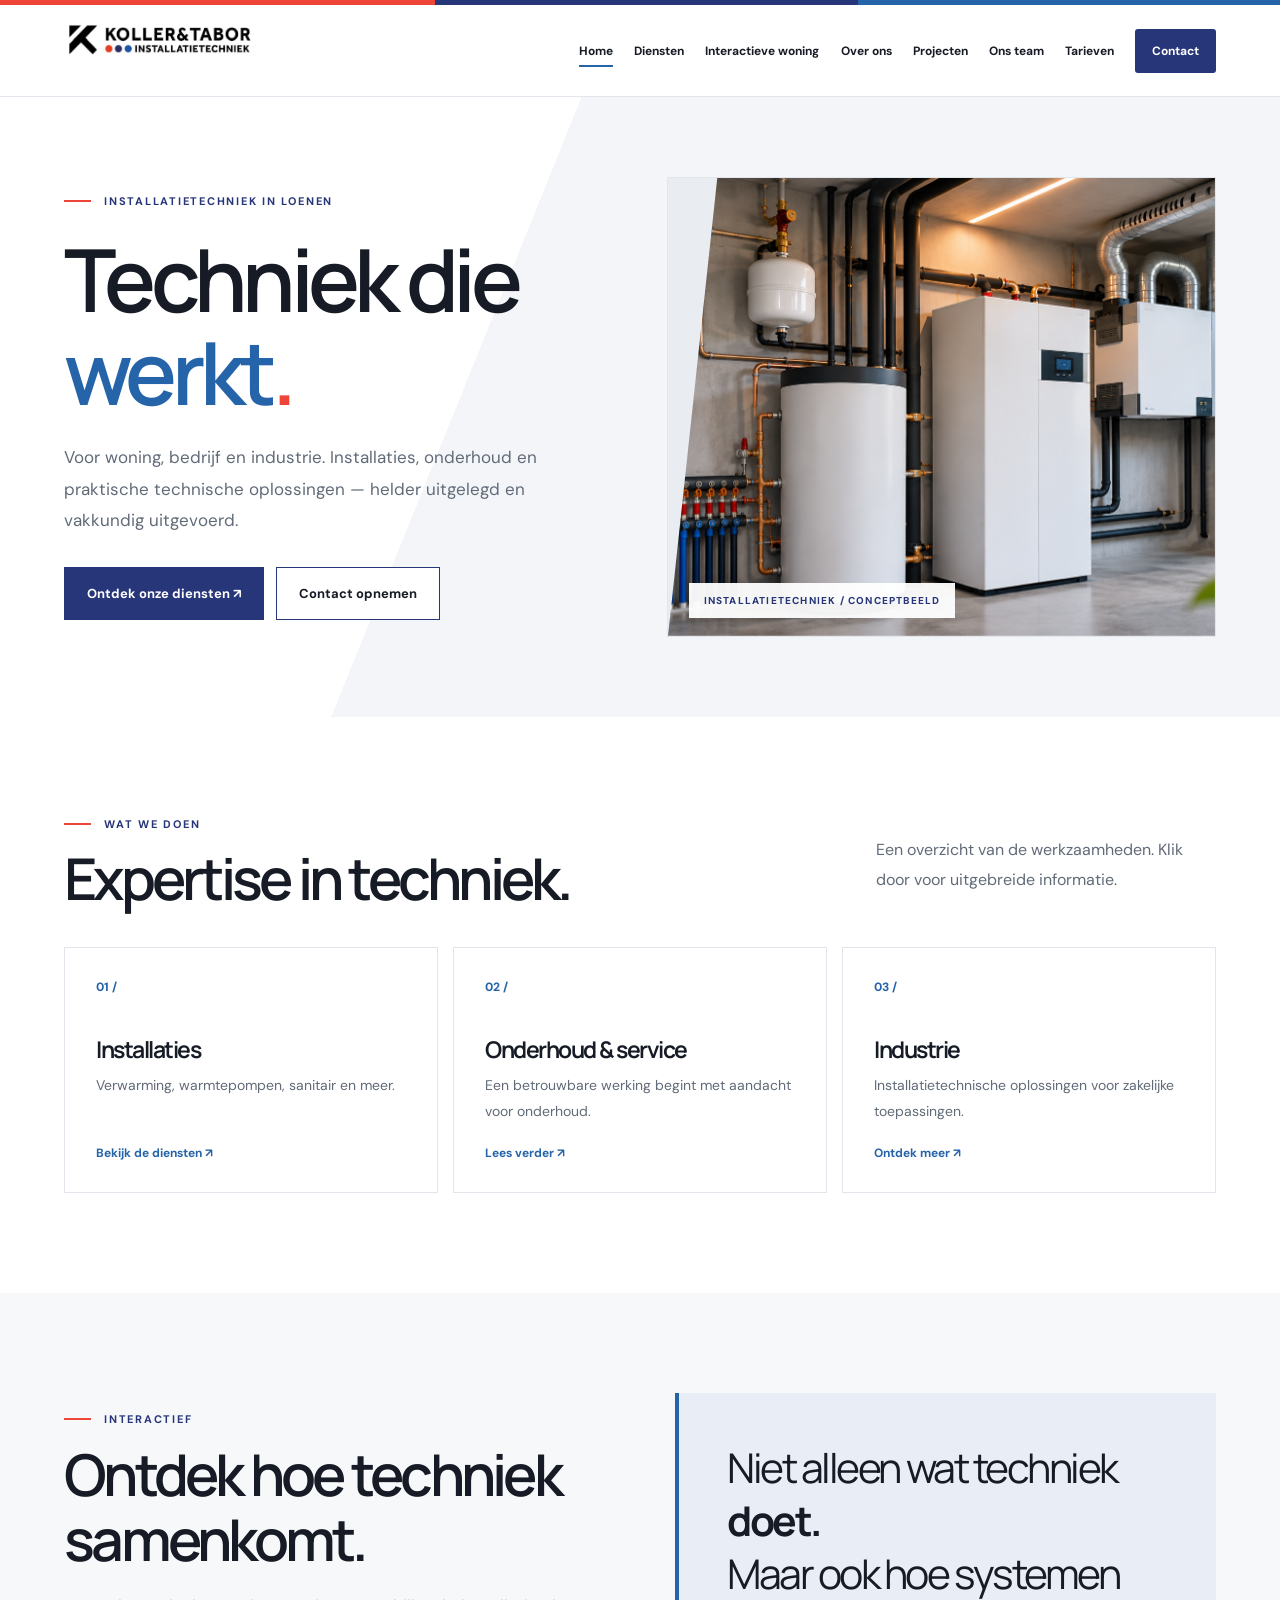
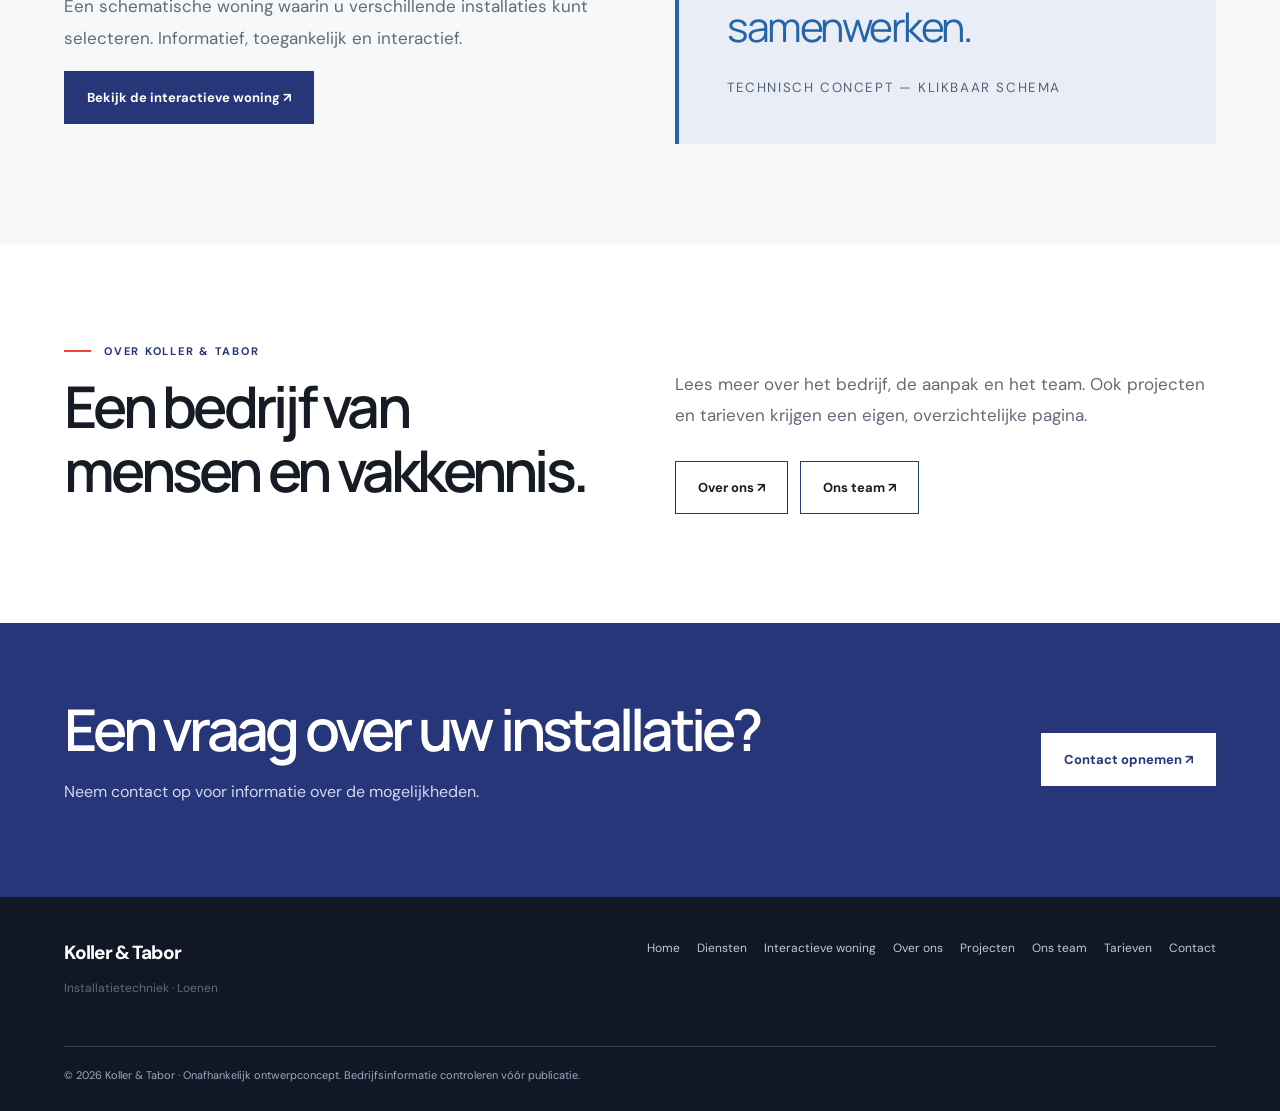
==== index.html @ 2bbe774c "Replace hero image with new PNG format Updated homepage with new PNG photo and adjusted styles." ====
<!doctype html>
<html lang="nl">

<head>

  <meta charset="utf-8">

  <meta
    name="viewport"
    content="width=device-width, initial-scale=1"
  >

  <meta
    name="theme-color"
    content="#ffffff"
  >

  <meta
    name="description"
    content="Installatietechniek en onderhoud bij Koller & Tabor in Loenen."
  >

  <title>Home | Koller &amp; Tabor</title>

  <link
    rel="stylesheet"
    href="style.css"
  >

  <script
    src="script.js"
    defer
  ></script>

  <!-- ======================================
       HOMEPAGE V3

       Nieuwe PNG-foto rechtsboven.
       De overige onderdelen blijven gelijk.
  ====================================== -->

  <style>

    /* ======================================
       HOMEPAGE FOTO
    ====================================== */

    .hero-visual {

      position: relative;

      overflow: hidden;

      background: #e9edf2;

    }

    .hero-tech-photo {

      position: absolute;

      inset: 0;

      display: block;

      width: 100%;

      height: 100%;

      object-fit: cover;

      object-position: 50% center;

      /*
        Subtiele schuine overgang
        aan de linkerkant.
      */

      clip-path: polygon(
        9% 0,
        100% 0,
        100% 100%,
        0 100%
      );

      animation: photoReveal 1s ease-out both;

    }

    .hero-visual .visual-label {

      position: absolute;

      z-index: 2;

    }

    /* ======================================
       FOTO-ANIMATIE
    ====================================== */

    @keyframes photoReveal {

      from {

        opacity: 0;

        transform: scale(1.035);

      }

      to {

        opacity: 1;

        transform: scale(1);

      }

    }

    /* ======================================
       MOBIEL
    ====================================== */

    @media (max-width: 760px) {

      .hero-tech-photo {

        clip-path: none;

      }

    }

    /* ======================================
       MINDER BEWEGING
    ====================================== */

    @media (prefers-reduced-motion: reduce) {

      .hero-tech-photo {

        animation: none;

      }

    }

  </style>

</head>

<body>

  <!-- ======================================
       NAVIGATIE

       Wordt automatisch geladen
       via script.js.
  ====================================== -->

  <div id="site-header"></div>

  <main id="main">

    <!-- ======================================
         HOMEPAGE HERO
    ====================================== -->

    <section class="hero">

      <div class="container hero-grid">

        <!-- ==================================
             LINKERKANT: TITEL EN KNOPPEN
        ================================== -->

        <div class="hero-copy reveal">

          <span class="eyebrow">

            Installatietechniek in Loenen

          </span>

          <h1>

            Techniek die
            <span class="accent">werkt</span><span class="red-dot">.</span>

          </h1>

          <p class="lead">

            Voor woning, bedrijf en industrie.
            Installaties, onderhoud en praktische
            technische oplossingen — helder uitgelegd
            en vakkundig uitgevoerd.

          </p>

          <div class="btn-row">

            <a
              class="btn btn-primary"
              href="diensten.html"
            >

              Ontdek onze diensten ↗

            </a>

            <a
              class="btn btn-outline"
              href="contact.html"
            >

              Contact opnemen

            </a>

          </div>

        </div>

        <!-- ==================================
             RECHTERKANT: NIEUWE PNG-FOTO
        ================================== -->

        <div class="hero-visual">

          <img
            class="hero-tech-photo"
            src="images/hero-installatie.png"
            alt="Conceptbeeld van een moderne technische ruimte met verwarmingsinstallaties"
            fetchpriority="high"
          >

          <span class="visual-label">

            INSTALLATIETECHNIEK / CONCEPTBEELD

          </span>

        </div>

      </div>

    </section>

    <!-- ======================================
         DIENSTEN
    ====================================== -->

    <section class="section">

      <div class="container">

        <div class="section-head reveal">

          <div>

            <span class="eyebrow">

              Wat we doen

            </span>

            <h2>

              Expertise in techniek.

            </h2>

          </div>

          <p>

            Een overzicht van de werkzaamheden.
            Klik door voor uitgebreide informatie.

          </p>

        </div>

        <div class="cards">

          <!-- ==================================
               DIENST 1
          ================================== -->

          <article class="card reveal">

            <span class="num">

              01 /

            </span>

            <h3>

              Installaties

            </h3>

            <p>

              Verwarming, warmtepompen,
              sanitair en meer.

            </p>

            <a
              class="card-link"
              href="diensten.html"
            >

              Bekijk de diensten ↗

            </a>

          </article>

          <!-- ==================================
               DIENST 2
          ================================== -->

          <article class="card reveal">

            <span class="num">

              02 /

            </span>

            <h3>

              Onderhoud &amp; service

            </h3>

            <p>

              Een betrouwbare werking begint
              met aandacht voor onderhoud.

            </p>

            <a
              class="card-link"
              href="diensten.html"
            >

              Lees verder ↗

            </a>

          </article>

          <!-- ==================================
               DIENST 3
          ================================== -->

          <article class="card reveal">

            <span class="num">

              03 /

            </span>

            <h3>

              Industrie

            </h3>

            <p>

              Installatietechnische oplossingen
              voor zakelijke toepassingen.

            </p>

            <a
              class="card-link"
              href="diensten.html"
            >

              Ontdek meer ↗

            </a>

          </article>

        </div>

      </div>

    </section>

    <!-- ======================================
         INTERACTIEVE WONING

         De interactieve woning blijft
         bereikbaar via woning.html.
    ====================================== -->

    <section class="section section-soft">

      <div class="container split">

        <div class="reveal">

          <span class="eyebrow">

            Interactief

          </span>

          <h2>

            Ontdek hoe techniek samenkomt.

          </h2>

          <p class="lead">

            Een schematische woning waarin u
            verschillende installaties kunt selecteren.
            Informatief, toegankelijk en interactief.

          </p>

          <a
            class="btn btn-primary"
            href="woning.html"
          >

            Bekijk de interactieve woning ↗

          </a>

        </div>

        <div class="feature-block reveal">

          <div class="big">

            Niet alleen wat techniek
            <strong>doet.</strong>

            <br>

            Maar ook hoe systemen
            <span class="accent">

              samenwerken.

            </span>

          </div>

          <small>

            Technisch concept — klikbaar schema

          </small>

        </div>

      </div>

    </section>

    <!-- ======================================
         OVER ONS
    ====================================== -->

    <section class="section">

      <div class="container split">

        <div class="reveal">

          <span class="eyebrow">

            Over Koller &amp; Tabor

          </span>

          <h2>

            Een bedrijf van mensen en vakkennis.

          </h2>

        </div>

        <div class="reveal">

          <p class="lead">

            Lees meer over het bedrijf,
            de aanpak en het team.
            Ook projecten en tarieven krijgen
            een eigen, overzichtelijke pagina.

          </p>

          <div class="btn-row">

            <a
              class="btn btn-outline"
              href="waarom.html"
            >

              Over ons ↗

            </a>

            <a
              class="btn btn-outline"
              href="team.html"
            >

              Ons team ↗

            </a>

          </div>

        </div>

      </div>

    </section>

    <!-- ======================================
         CONTACT
    ====================================== -->

    <section class="cta">

      <div class="container">

        <div>

          <h2>

            Een vraag over uw installatie?

          </h2>

          <p>

            Neem contact op voor informatie
            over de mogelijkheden.

          </p>

        </div>

        <a
          class="btn btn-light"
          href="contact.html"
        >

          Contact opnemen ↗

        </a>

      </div>

    </section>

  </main>

  <!-- ======================================
       FOOTER

       Wordt automatisch geladen
       via script.js.
  ====================================== -->

  <div id="site-footer"></div>

</body>

</html>
---- style.css ----
/* ==========================================
   KOLLER & TABOR V2
   GEDEELDE STYLESHEET
========================================== */

@import url('https://fonts.googleapis.com/css2?family=DM+Sans:wght@400;500;600;700&family=Manrope:wght@400;500;600;700;800&display=swap');

/* ==========================================
   HUISSTIJL
========================================== */

:root {
  --ink: #161b25;
  --navy: #273579;
  --blue: #2664a9;
  --red: #ef4438;
  --paper: #f7f8fa;
  --line: #e2e5eb;
  --muted: #616b78;
  --white: #fff;
  --font: Manrope, Arial, sans-serif;
}

/* ==========================================
   BASISINSTELLINGEN
========================================== */

* {
  box-sizing: border-box;
}

html {
  scroll-behavior: smooth;
}

body {
  margin: 0;
  background: white;
  color: var(--ink);
  font-family: 'DM Sans', Arial, sans-serif;
}

a {
  color: inherit;
  text-decoration: none;
}

button {
  font: inherit;
  cursor: pointer;
}

a:focus-visible,
button:focus-visible {
  outline: 3px solid var(--blue);
  outline-offset: 4px;
}

.container {
  width: min(1220px, 90%);
  margin: auto;
}

/* ==========================================
   HEADER
========================================== */

.site-header {
  position: sticky;
  top: 0;
  z-index: 30;

  background: #fffffff5;
  border-bottom: 1px solid var(--line);
  backdrop-filter: blur(14px);
}

.nav {
  display: flex;
  align-items: center;
  gap: 28px;
  justify-content: space-between;
  min-height: 91px;
}

.brand img {
  width: 240px;
  max-width: 100%;
  height: auto;
  display: block;
}

.menu {
  display: flex;
  align-items: center;
  gap: clamp(10px, 1.65vw, 25px);
}

.menu a {
  font-size: 12px;
  font-weight: 700;
  padding: 13px 0;
  white-space: nowrap;
  position: relative;
}

.menu a:not(.nav-cta):after {
  content: '';
  position: absolute;
  left: 0;
  right: 100%;
  bottom: 5px;
  height: 2px;
  background: var(--blue);
  transition: right .25s;
}

.menu a:not(.nav-cta):hover:after,
.menu a.current:not(.nav-cta):after {
  right: 0;
}

.nav-cta {
  background: var(--navy);
  color: white;
  padding: 14px 17px !important;
  border-radius: 3px;
}

.nav-cta:hover {
  background: var(--blue);
}

.menu-toggle {
  display: none;
  border: 1px solid var(--line);
  background: white;
  width: 44px;
  height: 44px;
  font-size: 22px;
}

/* ==========================================
   KLEINE TITELS
========================================== */

.eyebrow {
  display: flex;
  align-items: center;
  gap: 13px;
  text-transform: uppercase;
  letter-spacing: .16em;
  font-weight: 700;
  font-size: 11px;
  color: var(--navy);
}

.eyebrow:before {
  content: '';
  height: 2px;
  width: 27px;
  background: var(--red);
}

/* ==========================================
   TYPOGRAFIE
========================================== */

h1,
h2,
h3 {
  font-family: var(--font);
  margin: 0;
  letter-spacing: -.065em;
}

h1 {
  font-weight: 600;
  font-size: clamp(52px, 6.8vw, 100px);
  line-height: 1.07;
}

h2 {
  font-size: clamp(36px, 4.5vw, 67px);
  font-weight: 600;
  line-height: 1.12;
}

h3 {
  font-weight: 650;
  font-size: 23px;
  line-height: 1.23;
}

p {
  line-height: 1.85;
  color: var(--muted);
}

.lead {
  font-size: 17px;
  max-width: 650px;
}

.accent {
  color: var(--blue);
}

.red-dot {
  color: var(--red);
}

/* ==========================================
   KNOPPEN
========================================== */

.btn {
  display: inline-flex;
  align-items: center;
  justify-content: center;
  gap: 21px;

  min-height: 53px;
  padding: 14px 22px;

  border: 1px solid var(--navy);

  font-size: 13px;
  font-weight: 700;

  transition:
    transform .2s,
    background .2s,
    color .2s;
}

.btn:hover {
  transform: translateY(-2px);
}

.btn-primary {
  background: var(--navy);
  color: white;
}

.btn-primary:hover {
  background: var(--blue);
}

.btn-outline {
  background: white;
}

.btn-outline:hover {
  background: #f1f5fb;
}

.btn-light {
  background: white;
  border-color: white;
  color: var(--navy);
}

.btn-light:hover {
  background: #e8f0fa;
}

.btn-row {
  display: flex;
  gap: 12px;
  flex-wrap: wrap;
  margin-top: 30px;
}

/* ==========================================
   HOMEPAGE HERO
========================================== */

.hero {
  background: linear-gradient(
    112deg,
    #fff 38%,
    #f3f5f9 38%
  );
  overflow: hidden;
}

.hero-grid {
  display: grid;
  grid-template-columns: 1fr 1.02fr;
  gap: clamp(30px, 5vw, 75px);
  align-items: center;
  min-height: 620px;
  padding: 70px 0;
}

.hero-copy h1 {
  margin: 24px 0;
}

.hero-copy p {
  max-width: 490px;
}

/* ==========================================
   ARCHITECTUURILLUSTRATIE
========================================== */

.hero-visual {
  min-height: 460px;
  position: relative;
  overflow: hidden;
  background: #edf0f5;
  border: 1px solid #e1e6ed;
}

.hero-visual svg {
  width: 100%;
  height: 100%;
  position: absolute;
  inset: 0;
}

.hero-visual .visual-label {
  position: absolute;
  bottom: 18px;
  left: 21px;

  background: #fffffff2;
  padding: 11px 15px;

  font-size: 10px;
  letter-spacing: .12em;
  font-weight: 800;
  color: var(--navy);
}

.arch-line {
  stroke: #94a6bd;
  stroke-width: 2;
  fill: none;
}

/* ==========================================
   BEWEGENDE TECHNISCHE LIJNEN
========================================== */

.tech-flow {
  stroke: var(--blue);
  stroke-width: 3;
  stroke-dasharray: 9 13;
  animation: flow 13s linear infinite;
  fill: none;
}

.warm-flow {
  stroke: var(--red);
  stroke-width: 3;
  stroke-dasharray: 9 13;
  animation: flow 11s linear infinite;
  fill: none;
}

@keyframes flow {
  to {
    stroke-dashoffset: -220;
  }
}

/* ==========================================
   ALGEMENE SECTIES
========================================== */

.section {
  padding: 100px 0;
}

.section-soft {
  background: var(--paper);
}

.section-dark {
  background: var(--ink);
  color: white;
}

.section-dark p {
  color: #c5cbd5;
}

.section-head {
  display: flex;
  align-items: end;
  justify-content: space-between;
  gap: 35px;
  margin-bottom: 36px;
}

.section-head h2 {
  margin-top: 15px;
}

.section-head p {
  max-width: 340px;
}

/* ==========================================
   DIENSTENKAARTEN
========================================== */

.cards {
  display: grid;
  grid-template-columns: repeat(3, 1fr);
  gap: 15px;
}

.card {
  padding: 31px;
  min-height: 245px;
  border: 1px solid var(--line);
  background: #fff;

  display: flex;
  flex-direction: column;
  align-items: flex-start;
}

.card .num {
  color: var(--blue);
  font-size: 12px;
  font-weight: 800;
  margin-bottom: 40px;
}

.card h3 {
  margin-bottom: 10px;
}

.card p {
  font-size: 14px;
  margin: 0;
}

.card-link {
  margin-top: auto;
  padding-top: 20px;
  font-weight: 700;
  font-size: 12px;
  color: var(--blue);
}

/* ==========================================
   TWEE KOLOMMEN
========================================== */

.split {
  display: grid;
  grid-template-columns: 1fr 1fr;
  gap: 70px;
  align-items: center;
}

.split h2 {
  margin: 16px 0 20px;
}

/* ==========================================
   FEATUREBLOK
========================================== */

.feature-block {
  padding: 48px;
  background: #e9eef6;
  border-left: 4px solid var(--blue);
}

.feature-block .big {
  font-family: var(--font);
  font-size: clamp(27px, 3.2vw, 45px);
  letter-spacing: -.06em;
  line-height: 1.3;
}

.feature-block small {
  display: block;
  margin-top: 25px;
  letter-spacing: .12em;
  text-transform: uppercase;
  color: #53627a;
}

/* ==========================================
   LOGOKLEUREN BOVENAAN
========================================== */

.strip {
  height: 5px;
  background: linear-gradient(
    to right,
    var(--red) 0 34%,
    var(--navy) 34% 67%,
    var(--blue) 67% 100%
  );
}

/* ==========================================
   PAGINA-OPENING
========================================== */

.page-hero {
  padding: 90px 0 72px;
  background: var(--paper);
  border-bottom: 1px solid var(--line);
}

.page-hero h1 {
  margin: 22px 0;
  max-width: 950px;
  font-size: clamp(51px, 6vw, 85px);
}

.page-hero p {
  max-width: 720px;
}

/* ==========================================
   INFORMATIERIJEN
========================================== */

.divider-list {
  border-top: 1px solid var(--line);
}

.divider-row {
  display: grid;
  grid-template-columns: 70px 1fr 1.4fr;
  gap: 20px;

  padding: 32px 0;
  border-bottom: 1px solid var(--line);
  align-items: start;
}

.divider-row .number {
  font-weight: 700;
  color: var(--blue);
}

.divider-row h3 {
  font-size: 24px;
}

.divider-row p {
  margin: 0;
}

/* ==========================================
   INFORMATIEKADERS
========================================== */

.callout {
  background: #ecf0f7;
  border-left: 4px solid var(--blue);
  padding: 30px 34px;
  margin-top: 45px;
}

.callout p:last-child {
  margin-bottom: 0;
}

.notice {
  font-size: 13px;
  background: #f4f5f6;
  border: 1px solid var(--line);
  padding: 16px 20px;
}

.notice strong {
  color: var(--ink);
}

/* ==========================================
   INTERACTIEVE WONING
========================================== */

.house-layout {
  display: grid;
  grid-template-columns:
    minmax(0, 1.5fr)
    minmax(300px, .7fr);

  gap: 25px;
  align-items: stretch;
  margin-top: 43px;
}

.diagram {
  border: 1px solid #d9e0e9;
  background: linear-gradient(
    160deg,
    #f5f8fb,
    #edf1f7
  );
  padding: 24px;
  position: relative;
}

.diagram svg {
  width: 100%;
  display: block;
}

.diagram-label {
  position: absolute;
  top: 15px;
  left: 18px;

  font-size: 10px;
  text-transform: uppercase;
  letter-spacing: .1em;
  color: #637287;
}

.house-structure {
  stroke: #8294aa;
  stroke-width: 3;
  fill: #ffffffb5;
  stroke-linejoin: round;
}

.detail {
  stroke: #a5b2c2;
  stroke-width: 2;
  fill: none;
}

/* ==========================================
   KLIKBARE WONINGONDERDELEN
========================================== */

.part {
  cursor: pointer;
  opacity: .19;
  transition: opacity .2s;
}

.part.active,
.part:hover,
.part:focus {
  opacity: 1;
}

.part path,
.part circle,
.part rect {
  pointer-events: all;
  cursor: pointer;
}

.part path,
.part rect {
  stroke: var(--blue);
  stroke-width: 6;
  fill: none;
  stroke-linecap: round;
  stroke-linejoin: round;
}

.part circle {
  fill: var(--red);
  stroke: #fff;
  stroke-width: 3;
}

.part.active path {
  stroke-dasharray: 900;
  animation: draw .8s ease-out;
}

@keyframes draw {
  from {
    stroke-dashoffset: 900;
  }

  to {
    stroke-dashoffset: 0;
  }
}

/* ==========================================
   WONINGBEDIENING
========================================== */

.house-panel {
  padding: 31px;
  border: 1px solid var(--line);
  background: white;
}

.house-panel h3 {
  margin-bottom: 19px;
}

.system-btn {
  width: 100%;

  display: flex;
  justify-content: space-between;

  text-align: left;
  background: white;
  border: 0;
  border-top: 1px solid var(--line);

  padding: 19px 3px;

  font-weight: 650;
  font-size: 15px;
  color: #6e7787;
}

.system-btn.active {
  color: var(--navy);
}

.system-btn.active span:last-child {
  color: var(--red);
}

.system-info {
  margin-top: 20px;
  padding: 21px;
  background: var(--paper);
  min-height: 150px;
}

.system-info h4 {
  font-family: var(--font);
  font-size: 20px;
  margin: 0;
}

.system-info p {
  font-size: 13px;
  margin: 9px 0 0;
}

/* ==========================================
   PROJECTEN
========================================== */

.placeholder-grid {
  display: grid;
  grid-template-columns: repeat(3, 1fr);
  gap: 18px;
}

.placeholder {
  border: 1px solid var(--line);
  background: white;
}

.placeholder-art {
  position: relative;
  height: 230px;

  background: linear-gradient(
    142deg,
    #e5eaf1,
    #f8f9fa
  );

  display: grid;
  place-items: center;

  color: #8291a5;
  font-size: 12px;
  text-align: center;
  letter-spacing: .1em;
  text-transform: uppercase;
}

.placeholder-art:before {
  content: '';
  display: block;

  width: 58px;
  height: 58px;

  border: 1px solid #a9b6c9;
  position: absolute;

  transform: rotate(45deg);
  opacity: .5;
}

.placeholder-info {
  padding: 22px;
}

.placeholder-info p {
  font-size: 13px;
}

/* ==========================================
   TEAM
========================================== */

.people-grid {
  display: grid;
  grid-template-columns: repeat(3, 1fr);
  gap: 18px;
}

.person {
  border: 1px solid var(--line);
  padding: 25px;
  background: var(--paper);
}

.person-photo {
  height: 255px;
  background: #e4e7ed;

  display: grid;
  place-items: center;

  color: #8695a7;
  font-size: 12px;
  letter-spacing: .1em;
}

.person h3 {
  margin-top: 18px;
}

.person p {
  font-size: 13px;
}

/* ==========================================
   CONTACTBALK
========================================== */

.cta {
  background: var(--navy);
  color: white;
  padding: 74px 0;
}

.cta .container {
  display: flex;
  justify-content: space-between;
  align-items: center;
  gap: 35px;
}

.cta h2 {
  font-size: clamp(32px, 4.5vw, 58px);
}

.cta p {
  color: #d0d9ef;
}

/* ==========================================
   FOOTER
========================================== */

.footer {
  background: #121726;
  color: #c0c8d8;
  padding: 43px 0 29px;
}

.footer-grid {
  display: flex;
  justify-content: space-between;
  gap: 35px;
  flex-wrap: wrap;
}

.footer-logo {
  font-size: 19px;
  font-weight: 800;
  color: white;
  letter-spacing: -.05em;
}

.footer a:hover {
  color: white;
}

.footer p,
.footer a {
  font-size: 12px;
}

.footer-nav {
  display: flex;
  flex-wrap: wrap;
  gap: 17px;
}

.footnote {
  border-top: 1px solid #3b4454;
  margin-top: 35px;
  padding-top: 21px;

  font-size: 11px;
  color: #9ca9c0;
}

/* ==========================================
   SCROLLANIMATIES
========================================== */

.reveal {
  opacity: 0;
  transform: translateY(19px);

  transition:
    opacity .65s ease,
    transform .65s ease;
}

.reveal.visible {
  opacity: 1;
  transform: none;
}

/* ==========================================
   TABLET
========================================== */

@media (max-width: 1040px) {

  .nav {
    min-height: 75px;
  }

  .menu-toggle {
    display: block;
  }

  .menu {
    display: none;

    position: absolute;
    top: 75px;
    left: 0;
    right: 0;

    flex-direction: column;
    align-items: stretch;
    gap: 0;

    padding: 14px 5% 23px;
    background: white;

    border-bottom: 1px solid var(--line);
  }

  .menu.open {
    display: flex;
  }

  .menu a {
    padding: 12px 0;
  }

  .nav-cta {
    align-self: flex-start;
    padding: 12px 19px !important;
    margin-top: 8px;
  }

  .hero-grid {
    min-height: 0;
    padding: 55px 0;
  }

  .hero-visual {
    min-height: 390px;
  }

  .house-layout {
    grid-template-columns: 1fr;
  }

}

/* ==========================================
   MOBIEL
========================================== */

@media (max-width: 760px) {

  .brand img {
    width: 205px;
  }

  .hero {
    background: white;
  }

  .hero-grid,
  .split {
    grid-template-columns: 1fr;
    gap: 34px;
  }

  .hero-visual {
    min-height: 350px;
  }

  .section,
  .page-hero {
    padding: 65px 0;
  }

  .section-head {
    display: block;
  }

  .cards,
  .placeholder-grid,
  .people-grid {
    grid-template-columns: 1fr;
  }

  .section-head p {
    max-width: 600px;
  }

  .divider-row {
    grid-template-columns: 40px 1fr;
    gap: 15px;
  }

  .divider-row p {
    grid-column: 2;
  }

  .cta .container {
    display: block;
  }

  .cta .btn {
    margin-top: 18px;
  }

  .btn-row {
    align-items: stretch;
  }

  .diagram {
    padding: 10px;
  }

  .house-panel {
    padding: 20px;
  }

  .footer-grid {
    display: block;
  }

  .footer-nav {
    margin-top: 20px;
  }

}

/* ==========================================
   MINDER ANIMATIE INDIEN GEWENST
========================================== */

@media (prefers-reduced-motion: reduce) {

  html {
    scroll-behavior: auto;
  }

  *,
  *:before,
  *:after {
    animation: none !important;
    transition: none !important;
  }

  .reveal {
    opacity: 1;
    transform: none;
  }

}
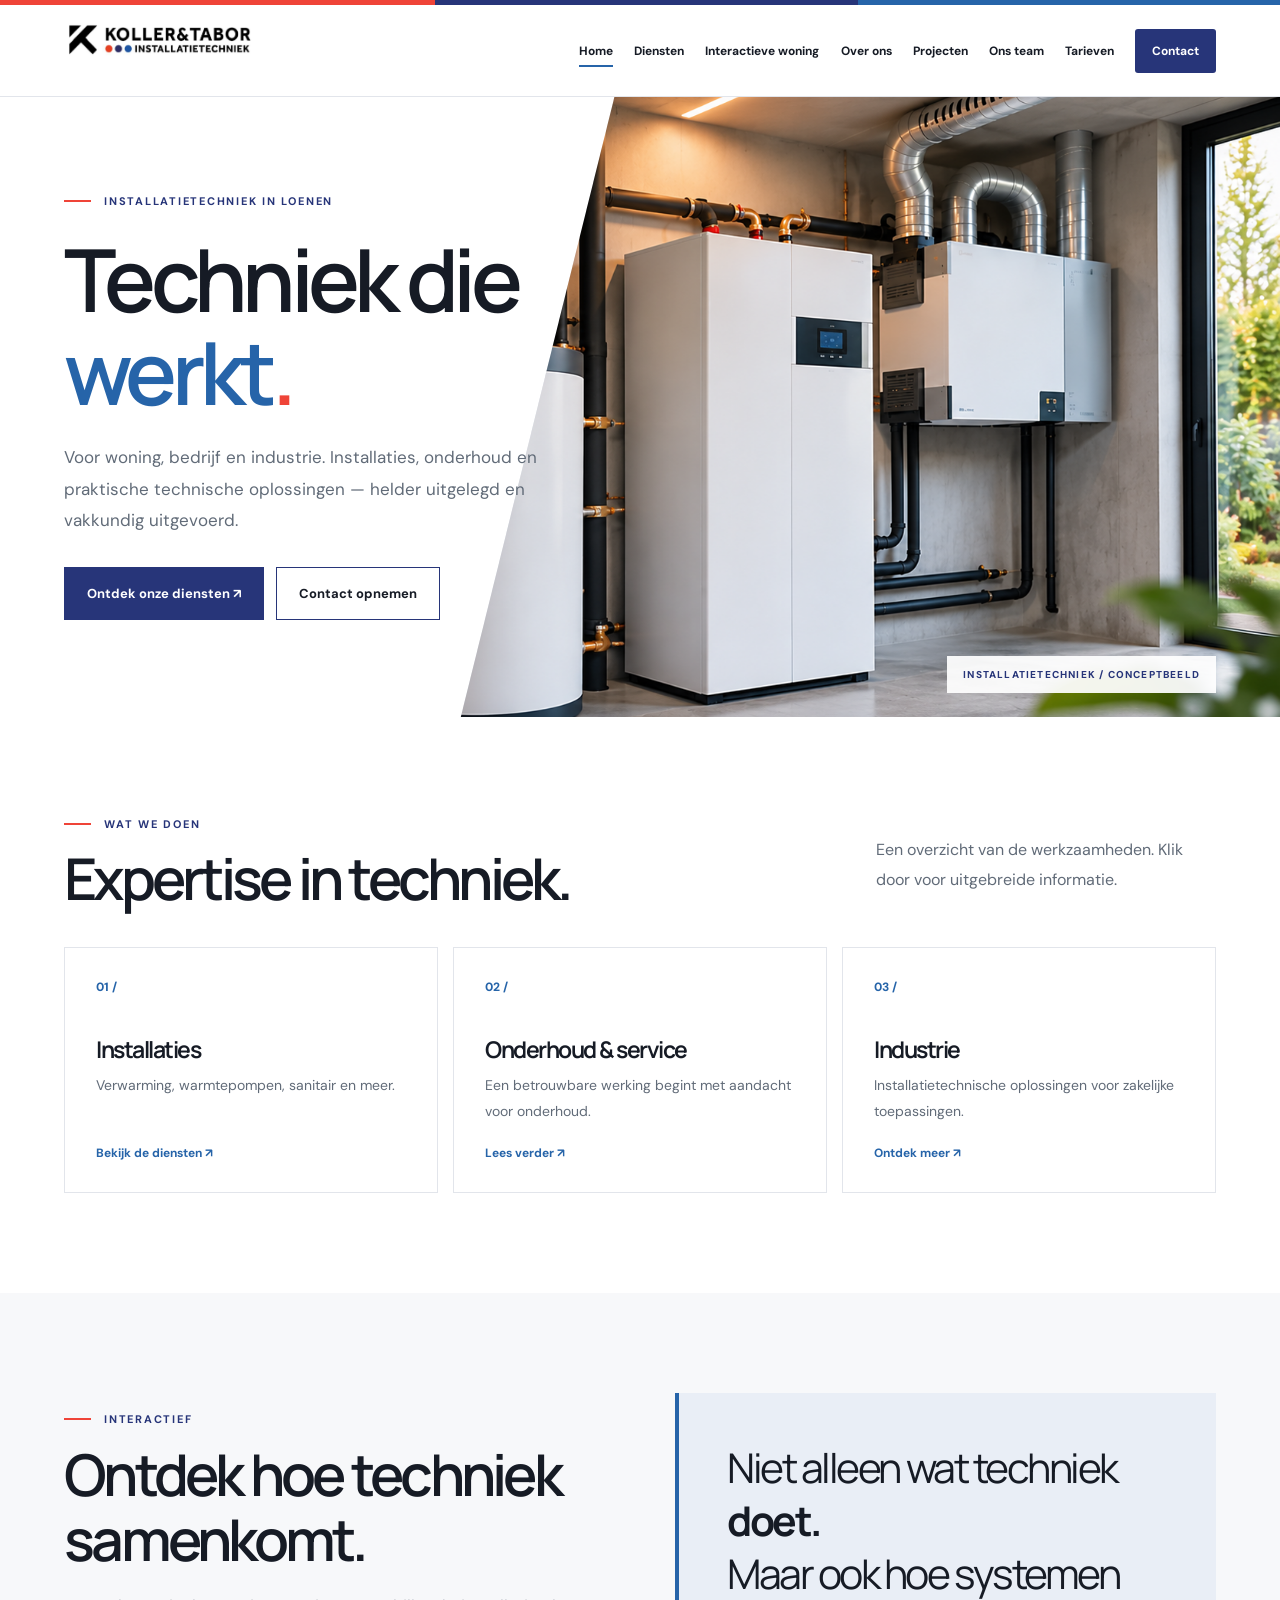
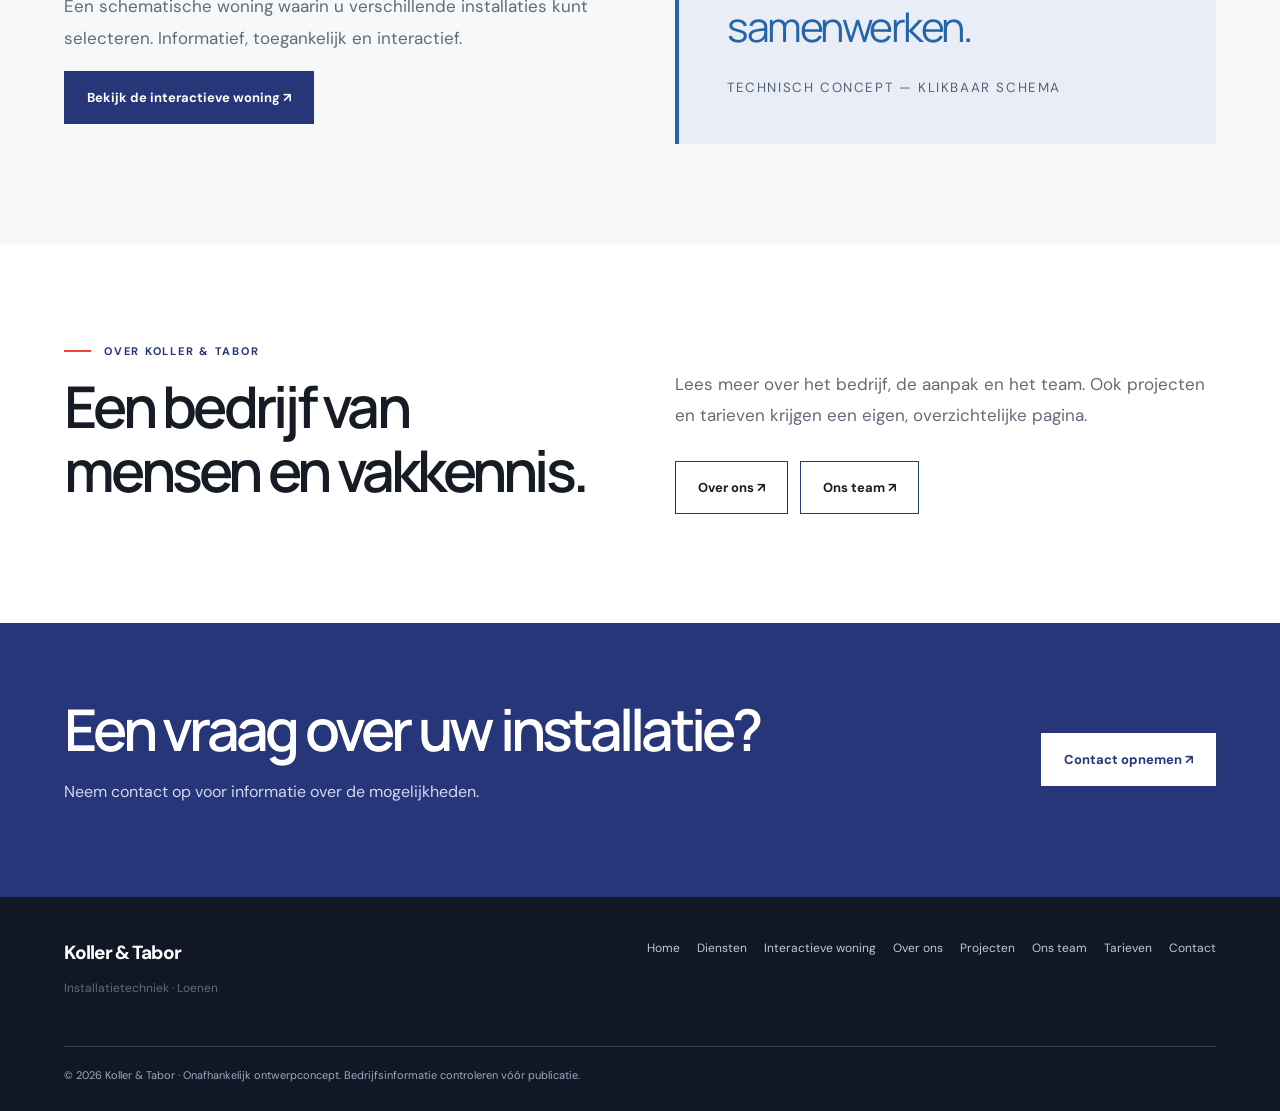
==== commit 5ccd7dc6: "Update index.html" ====
--- a/index.html
+++ b/index.html
@@ -33,70 +33,186 @@
   ></script>
 
   <!-- ======================================
-       HOMEPAGE V3
-
-       Nieuwe PNG-foto rechtsboven.
-       De overige onderdelen blijven gelijk.
+       HOMEPAGE V3.2
+
+       De foto vult nu de volledige
+       rechterkant van de hero.
+
+       Alle overige onderdelen blijven gelijk.
   ====================================== -->
 
   <style>
 
     /* ======================================
-       HOMEPAGE FOTO
+       HERO — VOLLEDIGE BREEDTE
+    ====================================== */
+
+    .hero {
+
+      position: relative;
+
+      overflow: hidden;
+
+      background: #ffffff;
+
+      isolation: isolate;
+
+    }
+
+    /* ======================================
+       HERO GRID
+
+       De tekst blijft op zijn plek.
+       De afbeelding wordt daarachter
+       onafhankelijk gepositioneerd.
+    ====================================== */
+
+    .hero-grid {
+
+      position: relative;
+
+      z-index: 2;
+
+      display: grid;
+
+      grid-template-columns: 1fr 1.02fr;
+
+      align-items: center;
+
+      min-height: 620px;
+
+      padding: 70px 0;
+
+    }
+
+    /* ======================================
+       LINKERKANT — TEKST
+    ====================================== */
+
+    .hero-copy {
+
+      position: relative;
+
+      z-index: 3;
+
+      grid-column: 1;
+
+    }
+
+    /* ======================================
+       RECHTERKANT — VOLLEDIGE FOTO
+
+       Dit is de belangrijkste wijziging.
+
+       De foto is niet meer beperkt tot
+       de container van de website.
+
+       Hij vult de hele hero en wordt
+       links schuin afgesneden.
     ====================================== */
 
     .hero-visual {
 
-      position: relative;
+      position: absolute;
+
+      top: 0;
+      right: 0;
+      bottom: 0;
+      left: 0;
+
+      width: 100%;
+      height: 100%;
+
+      min-height: 0;
+
+      margin: 0;
+      padding: 0;
+
+      border: none;
+
+      background: #e8edf5;
 
       overflow: hidden;
 
-      background: #e9edf2;
-
-    }
-
-    .hero-tech-photo {
-
-      position: absolute;
-
-      inset: 0;
-
-      display: block;
-
-      width: 100%;
-
-      height: 100%;
-
-      object-fit: cover;
-
-      object-position: 50% center;
+      z-index: 1;
 
       /*
-        Subtiele schuine overgang
-        aan de linkerkant.
+        Schuine overgang.
+
+        Links boven begint de foto op 48%.
+        Links onder begint hij op 36%.
+
+        Zo blijft voldoende ruimte voor
+        de titel en knoppen.
       */
 
       clip-path: polygon(
-        9% 0,
+        48% 0,
         100% 0,
         100% 100%,
-        0 100%
+        36% 100%
       );
 
       animation: photoReveal 1s ease-out both;
 
     }
 
+    /* ======================================
+       DE FOTO ZELF
+    ====================================== */
+
+    .hero-tech-photo {
+
+      position: absolute;
+
+      inset: 0;
+
+      display: block;
+
+      width: 100%;
+      height: 100%;
+
+      object-fit: cover;
+
+      /*
+        Zorgt dat de installaties rechts
+        duidelijk zichtbaar blijven.
+      */
+
+      object-position: 70% center;
+
+    }
+
+    /* ======================================
+       LABEL RECHTSONDER
+    ====================================== */
+
     .hero-visual .visual-label {
 
       position: absolute;
 
+      bottom: 24px;
+      right: 5%;
+      left: auto;
+
       z-index: 2;
 
-    }
-
-    /* ======================================
-       FOTO-ANIMATIE
+      background: #ffffffed;
+
+      color: #273579;
+
+      padding: 12px 16px;
+
+      font-size: 10px;
+
+      font-weight: 800;
+
+      letter-spacing: .12em;
+
+    }
+
+    /* ======================================
+       SUBTIELE FOTO-ANIMATIE
     ====================================== */
 
     @keyframes photoReveal {
@@ -105,7 +221,7 @@
 
         opacity: 0;
 
-        transform: scale(1.035);
+        transform: scale(1.025);
 
       }
 
@@ -120,26 +236,138 @@
     }
 
     /* ======================================
+       TABLET
+
+       Iets minder schuine uitsnede.
+    ====================================== */
+
+    @media (max-width: 1050px) {
+
+      .hero-visual {
+
+        clip-path: polygon(
+          51% 0,
+          100% 0,
+          100% 100%,
+          43% 100%
+        );
+
+      }
+
+      .hero-tech-photo {
+
+        object-position: 72% center;
+
+      }
+
+    }
+
+    /* ======================================
        MOBIEL
+
+       Op een telefoon komt de foto
+       gewoon onder de tekst.
+
+       Anders zou de tekst te weinig
+       ruimte krijgen.
     ====================================== */
 
     @media (max-width: 760px) {
 
+      .hero-grid {
+
+        display: flex;
+
+        flex-direction: column;
+
+        align-items: stretch;
+
+        gap: 35px;
+
+        min-height: 0;
+
+        padding: 55px 0 0;
+
+      }
+
+      .hero-copy {
+
+        width: 100%;
+
+      }
+
+      .hero-visual {
+
+        position: relative;
+
+        top: auto;
+        right: auto;
+        bottom: auto;
+        left: auto;
+
+        width: 100%;
+
+        height: 350px;
+
+        min-height: 350px;
+
+        /*
+          Foto loopt op mobiel ook
+          over de volledige schermbreedte.
+        */
+
+        width: 100vw;
+
+        margin-left: calc(
+          -1 * (100vw - 100%) / 2
+        );
+
+        clip-path: none;
+
+        animation: none;
+
+      }
+
       .hero-tech-photo {
 
-        clip-path: none;
-
-      }
-
-    }
-
-    /* ======================================
-       MINDER BEWEGING
+        object-position: center;
+
+      }
+
+      .hero-visual .visual-label {
+
+        right: 15px;
+        bottom: 15px;
+
+        font-size: 9px;
+
+      }
+
+    }
+
+    /* ======================================
+       EXTRA KLEINE SCHERMEN
+    ====================================== */
+
+    @media (max-width: 480px) {
+
+      .hero-visual {
+
+        height: 290px;
+
+        min-height: 290px;
+
+      }
+
+    }
+
+    /* ======================================
+       TOEGANKELIJKHEID
     ====================================== */
 
     @media (prefers-reduced-motion: reduce) {
 
-      .hero-tech-photo {
+      .hero-visual {
 
         animation: none;
 
@@ -156,8 +384,7 @@
   <!-- ======================================
        NAVIGATIE
 
-       Wordt automatisch geladen
-       via script.js.
+       Wordt geladen door script.js.
   ====================================== -->
 
   <div id="site-header"></div>
@@ -165,16 +392,37 @@
   <main id="main">
 
     <!-- ======================================
-         HOMEPAGE HERO
+         HERO
     ====================================== -->
 
     <section class="hero">
 
+      <!-- ==================================
+           FOTO OVER VOLLEDIGE RECHTERKANT
+      ================================== -->
+
+      <div class="hero-visual">
+
+        <img
+          class="hero-tech-photo"
+          src="images/hero-installatie.png"
+          alt="Conceptbeeld van een moderne technische ruimte met verwarmingsinstallaties"
+          fetchpriority="high"
+        >
+
+        <span class="visual-label">
+
+          INSTALLATIETECHNIEK / CONCEPTBEELD
+
+        </span>
+
+      </div>
+
+      <!-- ==================================
+           TEKST LINKS
+      ================================== -->
+
       <div class="container hero-grid">
-
-        <!-- ==================================
-             LINKERKANT: TITEL EN KNOPPEN
-        ================================== -->
 
         <div class="hero-copy reveal">
 
@@ -224,33 +472,14 @@
 
         </div>
 
-        <!-- ==================================
-             RECHTERKANT: NIEUWE PNG-FOTO
-        ================================== -->
-
-        <div class="hero-visual">
-
-          <img
-            class="hero-tech-photo"
-            src="images/hero-installatie.png"
-            alt="Conceptbeeld van een moderne technische ruimte met verwarmingsinstallaties"
-            fetchpriority="high"
-          >
-
-          <span class="visual-label">
-
-            INSTALLATIETECHNIEK / CONCEPTBEELD
-
-          </span>
-
-        </div>
-
       </div>
 
     </section>
 
     <!-- ======================================
          DIENSTEN
+
+         ONGEWIJZIGD
     ====================================== -->
 
     <section class="section">
@@ -403,6 +632,8 @@
     <!-- ======================================
          INTERACTIEVE WONING
 
+         ONGEWIJZIGD
+
          De interactieve woning blijft
          bereikbaar via woning.html.
     ====================================== -->
@@ -476,6 +707,8 @@
 
     <!-- ======================================
          OVER ONS
+
+         ONGEWIJZIGD
     ====================================== -->
 
     <section class="section">
@@ -538,7 +771,9 @@
     </section>
 
     <!-- ======================================
-         CONTACT
+         CONTACTBALK
+
+         ONGEWIJZIGD
     ====================================== -->
 
     <section class="cta">
@@ -579,10 +814,7 @@
 
   <!-- ======================================
        FOOTER
-
-       Wordt automatisch geladen
-       via script.js.
-  ====================================== -->
+    ====================================== -->
 
   <div id="site-footer"></div>
 
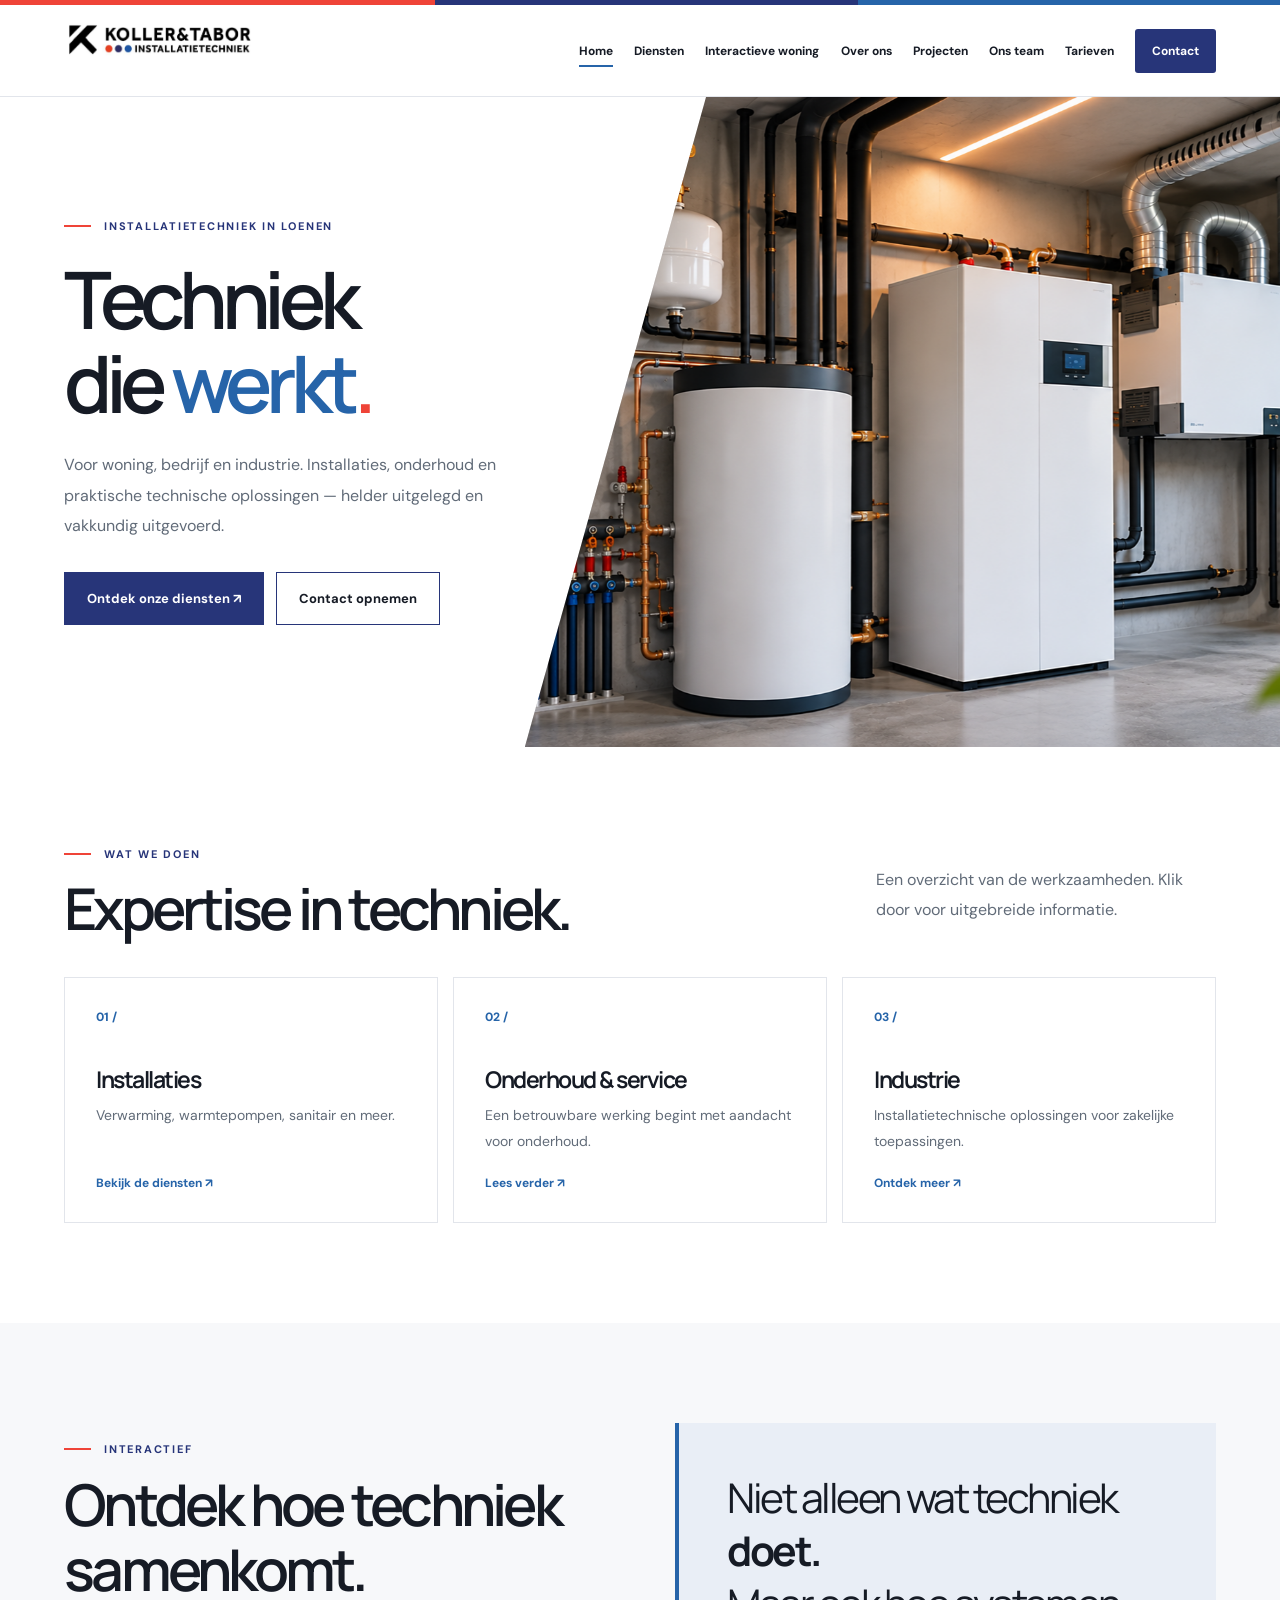
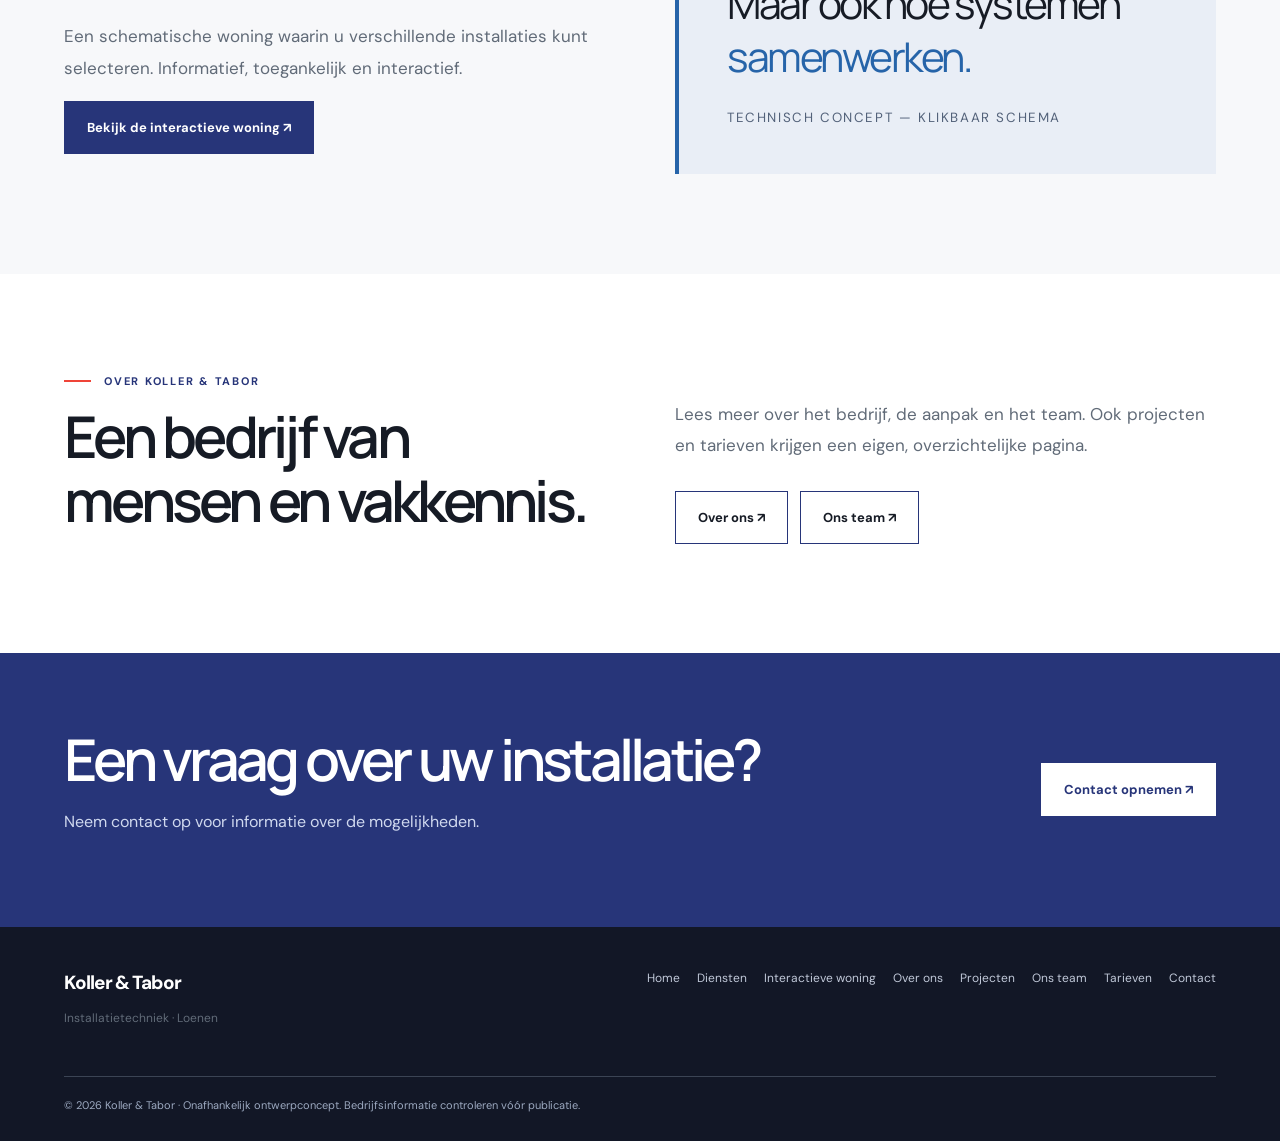
==== commit 6c3bef22: "Update index.html" ====
--- a/index.html
+++ b/index.html
@@ -1,13 +1,13 @@
-<!doctype html>
+<!DOCTYPE html>
 <html lang="nl">
 
 <head>
 
-  <meta charset="utf-8">
+  <meta charset="UTF-8">
 
   <meta
     name="viewport"
-    content="width=device-width, initial-scale=1"
+    content="width=device-width, initial-scale=1.0"
   >
 
   <meta
@@ -17,40 +17,49 @@
 
   <meta
     name="description"
-    content="Installatietechniek en onderhoud bij Koller & Tabor in Loenen."
+    content="Koller & Tabor Installatietechniek in Loenen. Techniek die werkt."
   >
 
   <title>Home | Koller &amp; Tabor</title>
+
+  <!-- BESTAANDE STYLESHEET -->
 
   <link
     rel="stylesheet"
     href="style.css"
   >
 
+  <!-- BESTAANDE JAVASCRIPT -->
+
   <script
     src="script.js"
     defer
   ></script>
 
   <!-- ======================================
-       HOMEPAGE V3.2
-
-       De foto vult nu de volledige
-       rechterkant van de hero.
-
-       Alle overige onderdelen blijven gelijk.
+       HOMEPAGE V3.3
+
+       Alleen de eerste sectie krijgt
+       een nieuwe indeling.
+
+       De bestaande style.css en script.js
+       blijven ongewijzigd.
   ====================================== -->
 
   <style>
 
     /* ======================================
-       HERO — VOLLEDIGE BREEDTE
+       HERO BASIS
     ====================================== */
 
     .hero {
 
       position: relative;
 
+      width: 100%;
+
+      min-height: 650px;
+
       overflow: hidden;
 
       background: #ffffff;
@@ -60,314 +69,461 @@
     }
 
     /* ======================================
-       HERO GRID
-
-       De tekst blijft op zijn plek.
-       De afbeelding wordt daarachter
-       onafhankelijk gepositioneerd.
-    ====================================== */
-
-    .hero-grid {
-
-      position: relative;
-
-      z-index: 2;
-
-      display: grid;
-
-      grid-template-columns: 1fr 1.02fr;
-
-      align-items: center;
-
-      min-height: 620px;
-
-      padding: 70px 0;
-
-    }
-
-    /* ======================================
-       LINKERKANT — TEKST
-    ====================================== */
-
-    .hero-copy {
-
-      position: relative;
-
-      z-index: 3;
-
-      grid-column: 1;
-
-    }
-
-    /* ======================================
-       RECHTERKANT — VOLLEDIGE FOTO
-
-       Dit is de belangrijkste wijziging.
-
-       De foto is niet meer beperkt tot
-       de container van de website.
-
-       Hij vult de hele hero en wordt
-       links schuin afgesneden.
-    ====================================== */
-
-    .hero-visual {
+       FOTO ACHTERGROND
+
+       De foto staat in een eigen vlak
+       aan de rechterkant.
+
+       Hierdoor wordt hij niet meer
+       onnodig ingezoomd.
+    ====================================== */
+
+    .hero-photo-area {
 
       position: absolute;
 
       top: 0;
+      bottom: 0;
       right: 0;
-      bottom: 0;
-      left: 0;
+
+      width: 59%;
+
+      z-index: 1;
+
+      overflow: hidden;
+
+      /*
+        De schuine overgang.
+
+        De bovenkant begint verder rechts.
+
+        De onderkant loopt naar links,
+        zonder de tekst te bedekken.
+      */
+
+      clip-path: polygon(
+        24% 0,
+        100% 0,
+        100% 100%,
+        0 100%
+      );
+
+      background: #e8e9eb;
+
+    }
+
+    /* ======================================
+       DE INSTALLATIEFOTO
+    ====================================== */
+
+    .hero-photo {
+
+      display: block;
 
       width: 100%;
       height: 100%;
 
-      min-height: 0;
-
-      margin: 0;
-      padding: 0;
-
-      border: none;
-
-      background: #e8edf5;
-
-      overflow: hidden;
-
-      z-index: 1;
+      object-fit: cover;
 
       /*
-        Schuine overgang.
-
-        Links boven begint de foto op 48%.
-        Links onder begint hij op 36%.
-
-        Zo blijft voldoende ruimte voor
-        de titel en knoppen.
+        Meer van de technische ruimte
+        blijft zichtbaar.
       */
 
-      clip-path: polygon(
-        48% 0,
-        100% 0,
-        100% 100%,
-        36% 100%
+      object-position: center center;
+
+      animation: heroPhotoAppear 1.2s ease-out both;
+
+    }
+
+    /* ======================================
+       SUBTIELE FOTOANIMATIE
+    ====================================== */
+
+    @keyframes heroPhotoAppear {
+
+      from {
+
+        opacity: 0;
+
+        transform: scale(1.04);
+
+      }
+
+      to {
+
+        opacity: 1;
+
+        transform: scale(1);
+
+      }
+
+    }
+
+    /* ======================================
+       TEKSTCONTAINER
+    ====================================== */
+
+    .hero-content {
+
+      position: relative;
+
+      z-index: 3;
+
+      display: flex;
+
+      align-items: center;
+
+      min-height: 650px;
+
+      padding-top: 75px;
+      padding-bottom: 75px;
+
+    }
+
+    /* ======================================
+       LINKER TEKSTGEDEELTE
+    ====================================== */
+
+    .hero-content .hero-copy {
+
+      width: 49%;
+
+      max-width: 540px;
+
+      min-width: 0;
+
+      position: relative;
+
+      z-index: 4;
+
+    }
+
+    /* ======================================
+       TITEL
+
+       Techniek
+       die werkt.
+
+       Precies zoals in het voorbeeld.
+    ====================================== */
+
+    .hero-heading {
+
+      margin-top: 30px;
+      margin-bottom: 30px;
+
+      font-family: Manrope, Arial, sans-serif;
+
+      font-size: clamp(
+        56px,
+        6.2vw,
+        98px
       );
 
-      animation: photoReveal 1s ease-out both;
-
-    }
-
-    /* ======================================
-       DE FOTO ZELF
-    ====================================== */
-
-    .hero-tech-photo {
-
-      position: absolute;
-
-      inset: 0;
+      font-weight: 600;
+
+      line-height: 1.07;
+
+      letter-spacing: -.08em;
+
+      color: #161b25;
+
+    }
+
+    .hero-heading .line {
 
       display: block;
 
-      width: 100%;
-      height: 100%;
-
-      object-fit: cover;
-
-      /*
-        Zorgt dat de installaties rechts
-        duidelijk zichtbaar blijven.
-      */
-
-      object-position: 70% center;
-
-    }
-
-    /* ======================================
-       LABEL RECHTSONDER
-    ====================================== */
-
-    .hero-visual .visual-label {
-
-      position: absolute;
-
-      bottom: 24px;
-      right: 5%;
-      left: auto;
-
-      z-index: 2;
-
-      background: #ffffffed;
-
-      color: #273579;
-
-      padding: 12px 16px;
-
-      font-size: 10px;
-
-      font-weight: 800;
-
-      letter-spacing: .12em;
-
-    }
-
-    /* ======================================
-       SUBTIELE FOTO-ANIMATIE
-    ====================================== */
-
-    @keyframes photoReveal {
-
-      from {
-
-        opacity: 0;
-
-        transform: scale(1.025);
-
-      }
-
-      to {
-
-        opacity: 1;
-
-        transform: scale(1);
-
-      }
-
-    }
-
-    /* ======================================
-       TABLET
-
-       Iets minder schuine uitsnede.
-    ====================================== */
-
-    @media (max-width: 1050px) {
-
-      .hero-visual {
+      white-space: nowrap;
+
+    }
+
+    .hero-heading .accent {
+
+      color: #2664a9;
+
+    }
+
+    .hero-heading .red-dot {
+
+      color: #ef4438;
+
+    }
+
+    /* ======================================
+       ONDERTITEL
+    ====================================== */
+
+    .hero-description {
+
+      max-width: 460px;
+
+      margin-bottom: 0;
+
+      font-size: 16px;
+
+      line-height: 1.9;
+
+      color: #616b78;
+
+    }
+
+    /* ======================================
+       KNOPPEN
+    ====================================== */
+
+    .hero-content .btn-row {
+
+      margin-top: 31px;
+
+    }
+
+    /* ======================================
+       GROTERE SCHERMEN
+
+       Op brede schermen houden we
+       de compositie mooi in balans.
+    ====================================== */
+
+    @media (min-width: 1500px) {
+
+      .hero-photo-area {
+
+        width: 59%;
+
+      }
+
+      .hero-heading {
+
+        font-size: 98px;
+
+      }
+
+    }
+
+    /* ======================================
+       KLEINERE LAPTOPS
+    ====================================== */
+
+    @media (max-width: 1200px) {
+
+      .hero-photo-area {
+
+        width: 57%;
 
         clip-path: polygon(
-          51% 0,
+          29% 0,
           100% 0,
           100% 100%,
-          43% 100%
+          9% 100%
         );
 
       }
 
-      .hero-tech-photo {
-
-        object-position: 72% center;
-
-      }
-
-    }
-
-    /* ======================================
-       MOBIEL
-
-       Op een telefoon komt de foto
-       gewoon onder de tekst.
-
-       Anders zou de tekst te weinig
-       ruimte krijgen.
+      .hero-heading {
+
+        font-size: clamp(
+          51px,
+          6vw,
+          76px
+        );
+
+      }
+
+      .hero-content .hero-copy {
+
+        max-width: 480px;
+
+      }
+
+    }
+
+    /* ======================================
+       TABLETS
+
+       We houden een duidelijke scheiding
+       tussen tekst en foto.
+    ====================================== */
+
+    @media (max-width: 900px) {
+
+      .hero {
+
+        min-height: 570px;
+
+      }
+
+      .hero-content {
+
+        min-height: 570px;
+
+      }
+
+      .hero-photo-area {
+
+        width: 55%;
+
+        clip-path: polygon(
+          34% 0,
+          100% 0,
+          100% 100%,
+          15% 100%
+        );
+
+      }
+
+      .hero-content .hero-copy {
+
+        width: 53%;
+
+      }
+
+      .hero-heading {
+
+        font-size: clamp(
+          46px,
+          5.6vw,
+          65px
+        );
+
+      }
+
+      .hero-description {
+
+        font-size: 14px;
+
+      }
+
+    }
+
+    /* ======================================
+       MOBIELE SCHERMEN
+
+       Tekst bovenaan.
+       Foto daaronder over de volle breedte.
+
+       Geen overlappende elementen.
     ====================================== */
 
     @media (max-width: 760px) {
 
-      .hero-grid {
+      .hero {
+
+        min-height: 0;
 
         display: flex;
 
         flex-direction: column;
 
-        align-items: stretch;
-
-        gap: 35px;
+      }
+
+      .hero-content {
+
+        order: 1;
 
         min-height: 0;
 
-        padding: 55px 0 0;
-
-      }
-
-      .hero-copy {
+        width: 90%;
+
+        padding-top: 65px;
+        padding-bottom: 55px;
+
+      }
+
+      .hero-content .hero-copy {
 
         width: 100%;
 
-      }
-
-      .hero-visual {
+        max-width: 100%;
+
+      }
+
+      .hero-heading {
+
+        font-size: clamp(
+          48px,
+          10vw,
+          76px
+        );
+
+      }
+
+      .hero-description {
+
+        max-width: 540px;
+
+        font-size: 15px;
+
+      }
+
+      .hero-photo-area {
 
         position: relative;
 
         top: auto;
         right: auto;
         bottom: auto;
-        left: auto;
+
+        order: 2;
 
         width: 100%;
 
-        height: 350px;
-
-        min-height: 350px;
-
-        /*
-          Foto loopt op mobiel ook
-          over de volledige schermbreedte.
-        */
-
-        width: 100vw;
-
-        margin-left: calc(
-          -1 * (100vw - 100%) / 2
+        height: 380px;
+
+        clip-path: none;
+
+      }
+
+      .hero-photo {
+
+        object-position: center;
+
+      }
+
+    }
+
+    /* ======================================
+       KLEINE MOBIELE SCHERMEN
+    ====================================== */
+
+    @media (max-width: 450px) {
+
+      .hero-heading {
+
+        font-size: clamp(
+          41px,
+          10.4vw,
+          52px
         );
 
-        clip-path: none;
-
-        animation: none;
-
-      }
-
-      .hero-tech-photo {
-
-        object-position: center;
-
-      }
-
-      .hero-visual .visual-label {
-
-        right: 15px;
-        bottom: 15px;
-
-        font-size: 9px;
-
-      }
-
-    }
-
-    /* ======================================
-       EXTRA KLEINE SCHERMEN
-    ====================================== */
-
-    @media (max-width: 480px) {
-
-      .hero-visual {
+      }
+
+      .hero-photo-area {
 
         height: 290px;
 
-        min-height: 290px;
-
-      }
-
-    }
-
-    /* ======================================
-       TOEGANKELIJKHEID
+      }
+
+      .hero-content .btn-row {
+
+        display: flex;
+
+        flex-direction: column;
+
+        align-items: stretch;
+
+      }
+
+    }
+
+    /* ======================================
+       MINDER BEWEGING
     ====================================== */
 
     @media (prefers-reduced-motion: reduce) {
 
-      .hero-visual {
+      .hero-photo {
 
         animation: none;
 
@@ -384,7 +540,8 @@
   <!-- ======================================
        NAVIGATIE
 
-       Wordt geladen door script.js.
+       Wordt automatisch aangemaakt
+       door script.js.
   ====================================== -->
 
   <div id="site-header"></div>
@@ -392,29 +549,27 @@
   <main id="main">
 
     <!-- ======================================
-         HERO
+         HOMEPAGE OPENING
     ====================================== -->
 
     <section class="hero">
 
       <!-- ==================================
-           FOTO OVER VOLLEDIGE RECHTERKANT
+           FOTO RECHTS
+
+           Deze staat nu los van de
+           tekstcontainer en vult het
+           rechtergedeelte volledig op.
       ================================== -->
 
-      <div class="hero-visual">
+      <div class="hero-photo-area">
 
         <img
-          class="hero-tech-photo"
+          class="hero-photo"
           src="images/hero-installatie.png"
-          alt="Conceptbeeld van een moderne technische ruimte met verwarmingsinstallaties"
+          alt="Conceptafbeelding van een moderne technische ruimte met verwarmingsinstallaties"
           fetchpriority="high"
         >
-
-        <span class="visual-label">
-
-          INSTALLATIETECHNIEK / CONCEPTBEELD
-
-        </span>
 
       </div>
 
@@ -422,7 +577,7 @@
            TEKST LINKS
       ================================== -->
 
-      <div class="container hero-grid">
+      <div class="container hero-content">
 
         <div class="hero-copy reveal">
 
@@ -432,14 +587,27 @@
 
           </span>
 
-          <h1>
-
-            Techniek die
-            <span class="accent">werkt</span><span class="red-dot">.</span>
+          <!-- TITEL -->
+
+          <h1 class="hero-heading">
+
+            <span class="line">
+
+              Techniek
+
+            </span>
+
+            <span class="line">
+
+              die <span class="accent">werkt</span><span class="red-dot">.</span>
+
+            </span>
 
           </h1>
 
-          <p class="lead">
+          <!-- BESCHRIJVING -->
+
+          <p class="hero-description">
 
             Voor woning, bedrijf en industrie.
             Installaties, onderhoud en praktische
@@ -448,6 +616,8 @@
 
           </p>
 
+          <!-- KNOPPEN -->
+
           <div class="btn-row">
 
             <a
@@ -515,9 +685,7 @@
 
         <div class="cards">
 
-          <!-- ==================================
-               DIENST 1
-          ================================== -->
+          <!-- DIENST 1 -->
 
           <article class="card reveal">
 
@@ -551,9 +719,7 @@
 
           </article>
 
-          <!-- ==================================
-               DIENST 2
-          ================================== -->
+          <!-- DIENST 2 -->
 
           <article class="card reveal">
 
@@ -587,9 +753,7 @@
 
           </article>
 
-          <!-- ==================================
-               DIENST 3
-          ================================== -->
+          <!-- DIENST 3 -->
 
           <article class="card reveal">
 
@@ -633,9 +797,6 @@
          INTERACTIEVE WONING
 
          ONGEWIJZIGD
-
-         De interactieve woning blijft
-         bereikbaar via woning.html.
     ====================================== -->
 
     <section class="section section-soft">
@@ -819,5 +980,4 @@
   <div id="site-footer"></div>
 
 </body>
-
 </html>
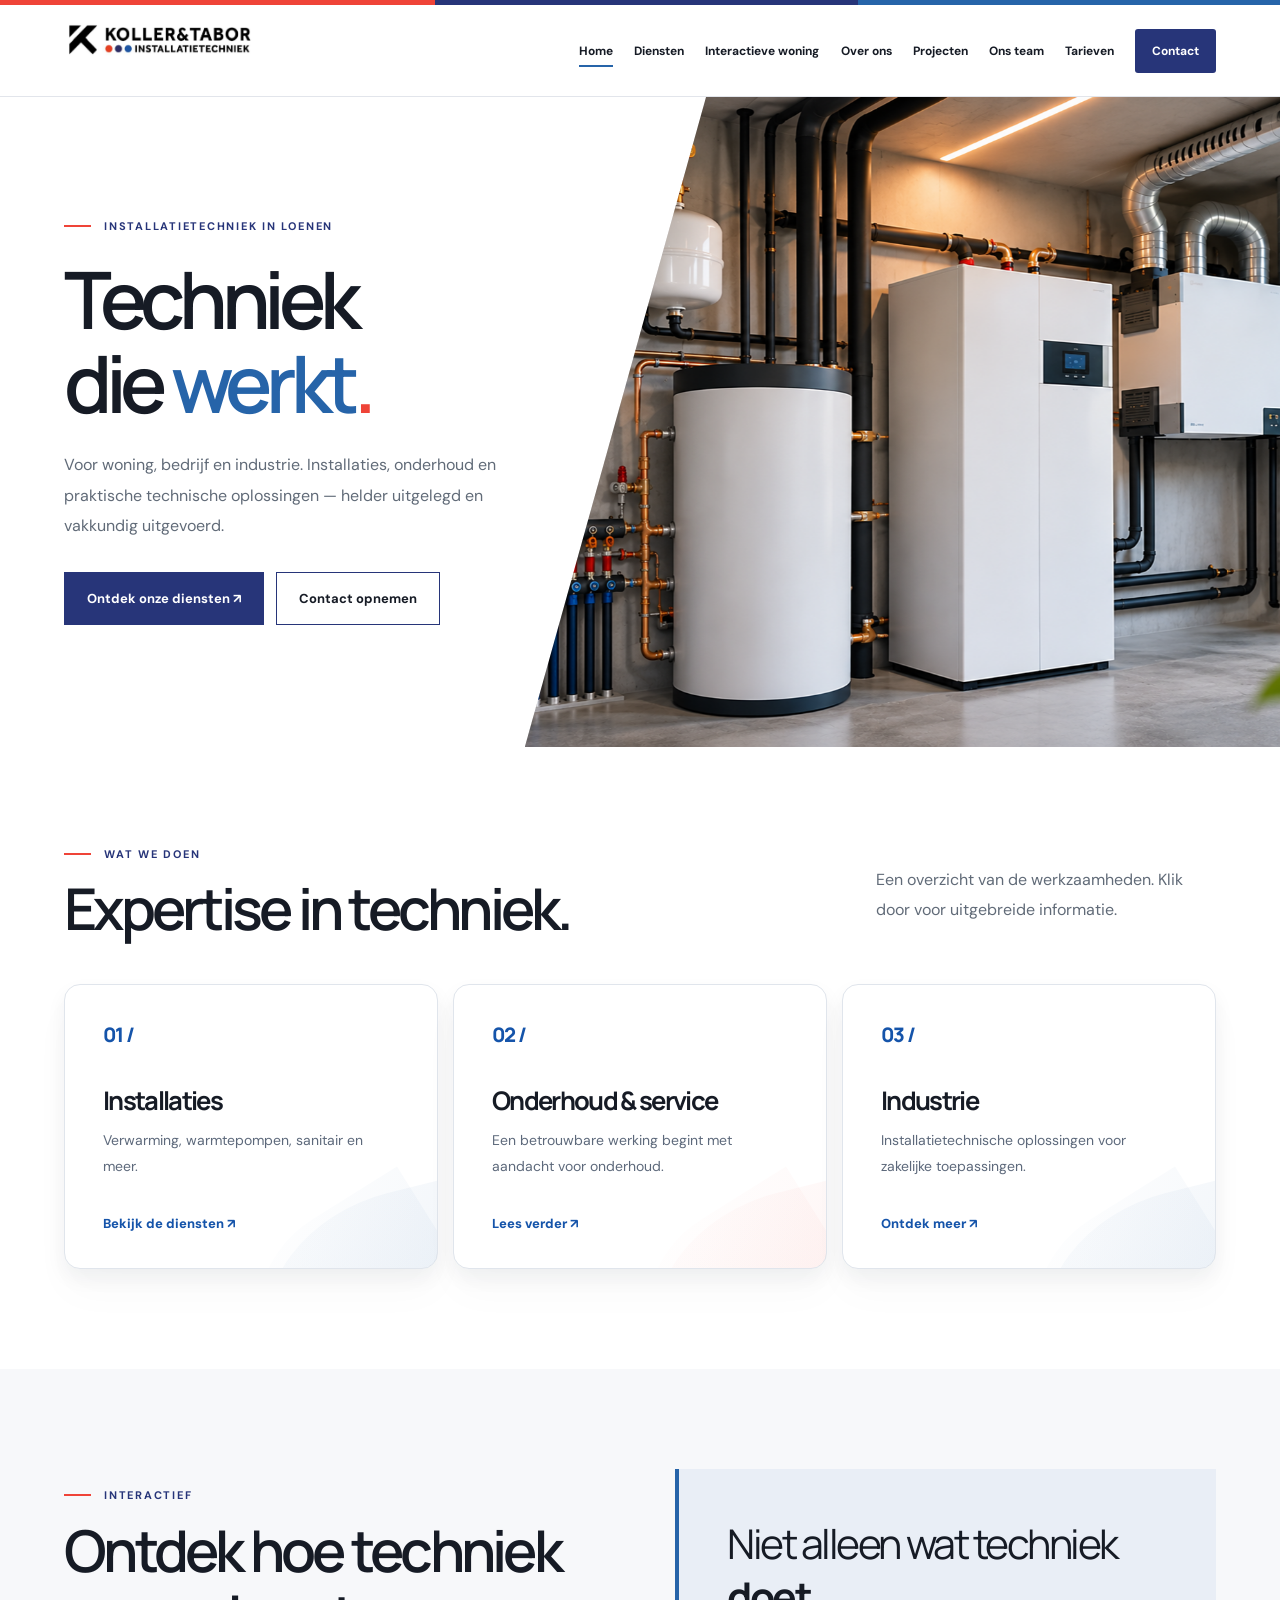
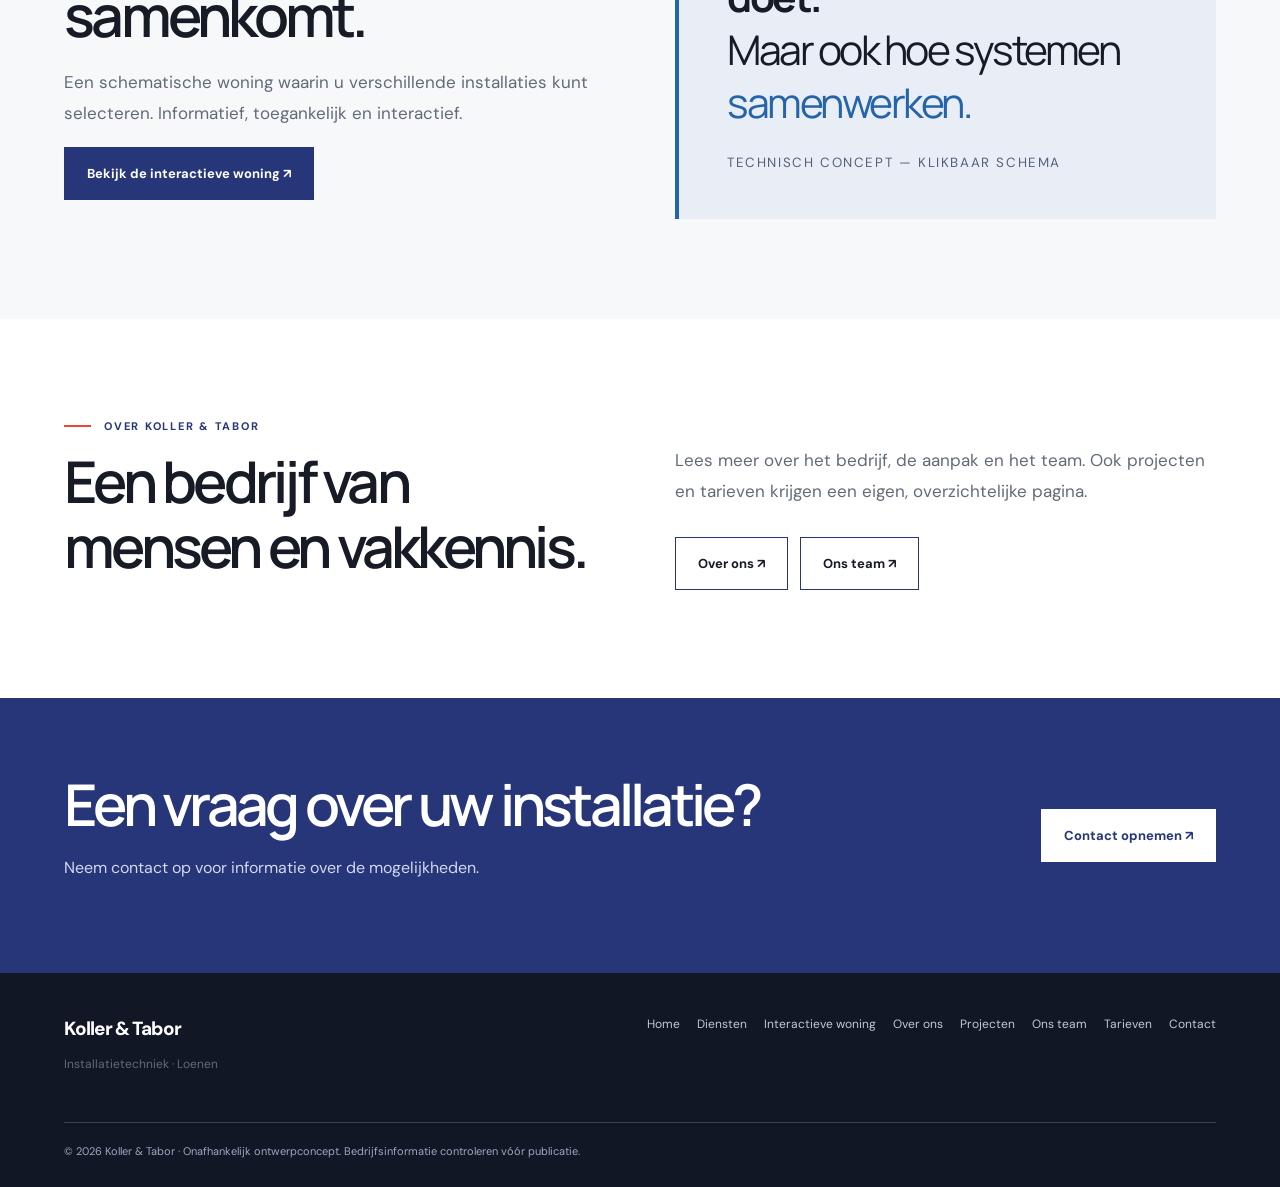
==== commit a9f91828: "Update index.html" ====
--- a/index.html
+++ b/index.html
@@ -22,33 +22,26 @@
 
   <title>Home | Koller &amp; Tabor</title>
 
-  <!-- BESTAANDE STYLESHEET -->
-
   <link
     rel="stylesheet"
     href="style.css"
   >
 
-  <!-- BESTAANDE JAVASCRIPT -->
-
   <script
     src="script.js"
     defer
   ></script>
 
-  <!-- ======================================
-       HOMEPAGE V3.3
-
-       Alleen de eerste sectie krijgt
-       een nieuwe indeling.
-
-       De bestaande style.css en script.js
-       blijven ongewijzigd.
-  ====================================== -->
-
   <style>
 
     /* ======================================
+       HOMEPAGE V3.5
+
+       Bestaande hero blijft ongewijzigd.
+       Alleen de dienstenkaarten zijn nieuw.
+    ====================================== */
+
+    /* ======================================
        HERO BASIS
     ====================================== */
 
@@ -69,13 +62,7 @@
     }
 
     /* ======================================
-       FOTO ACHTERGROND
-
-       De foto staat in een eigen vlak
-       aan de rechterkant.
-
-       Hierdoor wordt hij niet meer
-       onnodig ingezoomd.
+       FOTO RECHTS
     ====================================== */
 
     .hero-photo-area {
@@ -91,15 +78,6 @@
       z-index: 1;
 
       overflow: hidden;
-
-      /*
-        De schuine overgang.
-
-        De bovenkant begint verder rechts.
-
-        De onderkant loopt naar links,
-        zonder de tekst te bedekken.
-      */
 
       clip-path: polygon(
         24% 0,
@@ -112,10 +90,6 @@
 
     }
 
-    /* ======================================
-       DE INSTALLATIEFOTO
-    ====================================== */
-
     .hero-photo {
 
       display: block;
@@ -124,44 +98,28 @@
       height: 100%;
 
       object-fit: cover;
-
-      /*
-        Meer van de technische ruimte
-        blijft zichtbaar.
-      */
-
       object-position: center center;
 
       animation: heroPhotoAppear 1.2s ease-out both;
 
     }
 
-    /* ======================================
-       SUBTIELE FOTOANIMATIE
-    ====================================== */
-
     @keyframes heroPhotoAppear {
 
       from {
-
         opacity: 0;
-
         transform: scale(1.04);
-
       }
 
       to {
-
         opacity: 1;
-
         transform: scale(1);
-
-      }
-
-    }
-
-    /* ======================================
-       TEKSTCONTAINER
+      }
+
+    }
+
+    /* ======================================
+       HERO TEKST
     ====================================== */
 
     .hero-content {
@@ -171,7 +129,6 @@
       z-index: 3;
 
       display: flex;
-
       align-items: center;
 
       min-height: 650px;
@@ -181,31 +138,19 @@
 
     }
 
-    /* ======================================
-       LINKER TEKSTGEDEELTE
-    ====================================== */
-
     .hero-content .hero-copy {
 
       width: 49%;
-
       max-width: 540px;
-
       min-width: 0;
 
       position: relative;
-
       z-index: 4;
 
     }
 
     /* ======================================
-       TITEL
-
-       Techniek
-       die werkt.
-
-       Precies zoals in het voorbeeld.
+       HERO TITEL
     ====================================== */
 
     .hero-heading {
@@ -215,16 +160,11 @@
 
       font-family: Manrope, Arial, sans-serif;
 
-      font-size: clamp(
-        56px,
-        6.2vw,
-        98px
-      );
+      font-size: clamp(56px, 6.2vw, 98px);
 
       font-weight: 600;
 
       line-height: 1.07;
-
       letter-spacing: -.08em;
 
       color: #161b25;
@@ -234,25 +174,20 @@
     .hero-heading .line {
 
       display: block;
-
       white-space: nowrap;
 
     }
 
     .hero-heading .accent {
-
       color: #2664a9;
-
     }
 
     .hero-heading .red-dot {
-
       color: #ef4438;
-
-    }
-
-    /* ======================================
-       ONDERTITEL
+    }
+
+    /* ======================================
+       BESCHRIJVING EN KNOPPEN
     ====================================== */
 
     .hero-description {
@@ -262,42 +197,28 @@
       margin-bottom: 0;
 
       font-size: 16px;
-
       line-height: 1.9;
 
       color: #616b78;
 
     }
 
-    /* ======================================
-       KNOPPEN
-    ====================================== */
-
     .hero-content .btn-row {
-
       margin-top: 31px;
-
-    }
-
-    /* ======================================
-       GROTERE SCHERMEN
-
-       Op brede schermen houden we
-       de compositie mooi in balans.
+    }
+
+    /* ======================================
+       GROTE SCHERMEN
     ====================================== */
 
     @media (min-width: 1500px) {
 
       .hero-photo-area {
-
         width: 59%;
-
       }
 
       .hero-heading {
-
         font-size: 98px;
-
       }
 
     }
@@ -322,42 +243,27 @@
       }
 
       .hero-heading {
-
-        font-size: clamp(
-          51px,
-          6vw,
-          76px
-        );
-
+        font-size: clamp(51px, 6vw, 76px);
       }
 
       .hero-content .hero-copy {
-
         max-width: 480px;
-
-      }
-
-    }
-
-    /* ======================================
-       TABLETS
-
-       We houden een duidelijke scheiding
-       tussen tekst en foto.
+      }
+
+    }
+
+    /* ======================================
+       TABLET
     ====================================== */
 
     @media (max-width: 900px) {
 
       .hero {
-
         min-height: 570px;
-
       }
 
       .hero-content {
-
         min-height: 570px;
-
       }
 
       .hero-photo-area {
@@ -374,36 +280,21 @@
       }
 
       .hero-content .hero-copy {
-
         width: 53%;
-
       }
 
       .hero-heading {
-
-        font-size: clamp(
-          46px,
-          5.6vw,
-          65px
-        );
-
+        font-size: clamp(46px, 5.6vw, 65px);
       }
 
       .hero-description {
-
         font-size: 14px;
-
-      }
-
-    }
-
-    /* ======================================
-       MOBIELE SCHERMEN
-
-       Tekst bovenaan.
-       Foto daaronder over de volle breedte.
-
-       Geen overlappende elementen.
+      }
+
+    }
+
+    /* ======================================
+       MOBIEL
     ====================================== */
 
     @media (max-width: 760px) {
@@ -413,7 +304,6 @@
         min-height: 0;
 
         display: flex;
-
         flex-direction: column;
 
       }
@@ -423,7 +313,6 @@
         order: 1;
 
         min-height: 0;
-
         width: 90%;
 
         padding-top: 65px;
@@ -434,25 +323,17 @@
       .hero-content .hero-copy {
 
         width: 100%;
-
         max-width: 100%;
 
       }
 
       .hero-heading {
-
-        font-size: clamp(
-          48px,
-          10vw,
-          76px
-        );
-
+        font-size: clamp(48px, 10vw, 76px);
       }
 
       .hero-description {
 
         max-width: 540px;
-
         font-size: 15px;
 
       }
@@ -468,7 +349,6 @@
         order: 2;
 
         width: 100%;
-
         height: 380px;
 
         clip-path: none;
@@ -476,41 +356,29 @@
       }
 
       .hero-photo {
-
         object-position: center;
-
-      }
-
-    }
-
-    /* ======================================
-       KLEINE MOBIELE SCHERMEN
+      }
+
+    }
+
+    /* ======================================
+       KLEINE TELEFOONS
     ====================================== */
 
     @media (max-width: 450px) {
 
       .hero-heading {
-
-        font-size: clamp(
-          41px,
-          10.4vw,
-          52px
-        );
-
+        font-size: clamp(41px, 10.4vw, 52px);
       }
 
       .hero-photo-area {
-
         height: 290px;
-
       }
 
       .hero-content .btn-row {
 
         display: flex;
-
         flex-direction: column;
-
         align-items: stretch;
 
       }
@@ -524,9 +392,7 @@
     @media (prefers-reduced-motion: reduce) {
 
       .hero-photo {
-
         animation: none;
-
       }
 
     }
@@ -537,12 +403,7 @@
 
 <body>
 
-  <!-- ======================================
-       NAVIGATIE
-
-       Wordt automatisch aangemaakt
-       door script.js.
-  ====================================== -->
+  <!-- NAVIGATIE UIT SCRIPT.JS -->
 
   <div id="site-header"></div>
 
@@ -553,14 +414,6 @@
     ====================================== -->
 
     <section class="hero">
-
-      <!-- ==================================
-           FOTO RECHTS
-
-           Deze staat nu los van de
-           tekstcontainer en vult het
-           rechtergedeelte volledig op.
-      ================================== -->
 
       <div class="hero-photo-area">
 
@@ -573,39 +426,28 @@
 
       </div>
 
-      <!-- ==================================
-           TEKST LINKS
-      ================================== -->
-
       <div class="container hero-content">
 
         <div class="hero-copy reveal">
 
           <span class="eyebrow">
-
             Installatietechniek in Loenen
-
           </span>
 
-          <!-- TITEL -->
-
           <h1 class="hero-heading">
 
             <span class="line">
-
               Techniek
-
             </span>
 
             <span class="line">
 
-              die <span class="accent">werkt</span><span class="red-dot">.</span>
+              die
+              <span class="accent">werkt</span><span class="red-dot">.</span>
 
             </span>
 
           </h1>
-
-          <!-- BESCHRIJVING -->
 
           <p class="hero-description">
 
@@ -616,26 +458,20 @@
 
           </p>
 
-          <!-- KNOPPEN -->
-
           <div class="btn-row">
 
             <a
               class="btn btn-primary"
               href="diensten.html"
             >
-
               Ontdek onze diensten ↗
-
             </a>
 
             <a
               class="btn btn-outline"
               href="contact.html"
             >
-
               Contact opnemen
-
             </a>
 
           </div>
@@ -649,156 +485,150 @@
     <!-- ======================================
          DIENSTEN
 
+         NIEUW:
+         DE DRIE HELE KAARTEN ZIJN LINKS.
+    ====================================== -->
+
+    <section class="section">
+
+      <div class="container">
+
+        <div class="section-head reveal">
+
+          <div>
+
+            <span class="eyebrow">
+              Wat we doen
+            </span>
+
+            <h2>
+              Expertise in techniek.
+            </h2>
+
+          </div>
+
+          <p>
+
+            Een overzicht van de werkzaamheden.
+            Klik door voor uitgebreide informatie.
+
+          </p>
+
+        </div>
+
+        <div class="cards">
+
+          <!-- ==================================
+               KAART 1 — INSTALLATIES
+
+               DE HELE KAART IS KLIKBAAR.
+          ================================== -->
+
+          <a
+            class="card reveal"
+            href="diensten.html"
+            aria-label="Bekijk onze diensten: installaties"
+          >
+
+            <span class="num">
+              01 /
+            </span>
+
+            <h3>
+              Installaties
+            </h3>
+
+            <p>
+
+              Verwarming, warmtepompen,
+              sanitair en meer.
+
+            </p>
+
+            <span class="card-link">
+              Bekijk de diensten ↗
+            </span>
+
+          </a>
+
+          <!-- ==================================
+               KAART 2 — ONDERHOUD
+
+               DE HELE KAART IS KLIKBAAR.
+          ================================== -->
+
+          <a
+            class="card reveal"
+            href="diensten.html"
+            aria-label="Lees meer over onderhoud en service"
+          >
+
+            <span class="num">
+              02 /
+            </span>
+
+            <h3>
+              Onderhoud &amp; service
+            </h3>
+
+            <p>
+
+              Een betrouwbare werking begint
+              met aandacht voor onderhoud.
+
+            </p>
+
+            <span class="card-link">
+              Lees verder ↗
+            </span>
+
+          </a>
+
+          <!-- ==================================
+               KAART 3 — INDUSTRIE
+
+               DE HELE KAART IS KLIKBAAR.
+          ================================== -->
+
+          <a
+            class="card reveal"
+            href="diensten.html"
+            aria-label="Ontdek meer over onze industriële installaties"
+          >
+
+            <span class="num">
+              03 /
+            </span>
+
+            <h3>
+              Industrie
+            </h3>
+
+            <p>
+
+              Installatietechnische oplossingen
+              voor zakelijke toepassingen.
+
+            </p>
+
+            <span class="card-link">
+              Ontdek meer ↗
+            </span>
+
+          </a>
+
+        </div>
+
+      </div>
+
+    </section>
+
+    <!-- ======================================
+         INTERACTIEVE WONING
+
          ONGEWIJZIGD
     ====================================== -->
 
-    <section class="section">
-
-      <div class="container">
-
-        <div class="section-head reveal">
-
-          <div>
-
-            <span class="eyebrow">
-
-              Wat we doen
-
-            </span>
-
-            <h2>
-
-              Expertise in techniek.
-
-            </h2>
-
-          </div>
-
-          <p>
-
-            Een overzicht van de werkzaamheden.
-            Klik door voor uitgebreide informatie.
-
-          </p>
-
-        </div>
-
-        <div class="cards">
-
-          <!-- DIENST 1 -->
-
-          <article class="card reveal">
-
-            <span class="num">
-
-              01 /
-
-            </span>
-
-            <h3>
-
-              Installaties
-
-            </h3>
-
-            <p>
-
-              Verwarming, warmtepompen,
-              sanitair en meer.
-
-            </p>
-
-            <a
-              class="card-link"
-              href="diensten.html"
-            >
-
-              Bekijk de diensten ↗
-
-            </a>
-
-          </article>
-
-          <!-- DIENST 2 -->
-
-          <article class="card reveal">
-
-            <span class="num">
-
-              02 /
-
-            </span>
-
-            <h3>
-
-              Onderhoud &amp; service
-
-            </h3>
-
-            <p>
-
-              Een betrouwbare werking begint
-              met aandacht voor onderhoud.
-
-            </p>
-
-            <a
-              class="card-link"
-              href="diensten.html"
-            >
-
-              Lees verder ↗
-
-            </a>
-
-          </article>
-
-          <!-- DIENST 3 -->
-
-          <article class="card reveal">
-
-            <span class="num">
-
-              03 /
-
-            </span>
-
-            <h3>
-
-              Industrie
-
-            </h3>
-
-            <p>
-
-              Installatietechnische oplossingen
-              voor zakelijke toepassingen.
-
-            </p>
-
-            <a
-              class="card-link"
-              href="diensten.html"
-            >
-
-              Ontdek meer ↗
-
-            </a>
-
-          </article>
-
-        </div>
-
-      </div>
-
-    </section>
-
-    <!-- ======================================
-         INTERACTIEVE WONING
-
-         ONGEWIJZIGD
-    ====================================== -->
-
     <section class="section section-soft">
 
       <div class="container split">
@@ -806,15 +636,11 @@
         <div class="reveal">
 
           <span class="eyebrow">
-
             Interactief
-
           </span>
 
           <h2>
-
             Ontdek hoe techniek samenkomt.
-
           </h2>
 
           <p class="lead">
@@ -829,9 +655,7 @@
             class="btn btn-primary"
             href="woning.html"
           >
-
             Bekijk de interactieve woning ↗
-
           </a>
 
         </div>
@@ -847,17 +671,13 @@
 
             Maar ook hoe systemen
             <span class="accent">
-
               samenwerken.
-
             </span>
 
           </div>
 
           <small>
-
             Technisch concept — klikbaar schema
-
           </small>
 
         </div>
@@ -879,9 +699,7 @@
         <div class="reveal">
 
           <span class="eyebrow">
-
             Over Koller &amp; Tabor
-
           </span>
 
           <h2>
@@ -909,18 +727,14 @@
               class="btn btn-outline"
               href="waarom.html"
             >
-
               Over ons ↗
-
             </a>
 
             <a
               class="btn btn-outline"
               href="team.html"
             >
-
               Ons team ↗
-
             </a>
 
           </div>
@@ -944,9 +758,7 @@
         <div>
 
           <h2>
-
             Een vraag over uw installatie?
-
           </h2>
 
           <p>
@@ -962,9 +774,7 @@
           class="btn btn-light"
           href="contact.html"
         >
-
           Contact opnemen ↗
-
         </a>
 
       </div>
@@ -973,9 +783,7 @@
 
   </main>
 
-  <!-- ======================================
-       FOOTER
-    ====================================== -->
+  <!-- FOOTER UIT SCRIPT.JS -->
 
   <div id="site-footer"></div>
 
--- a/style.css
+++ b/style.css
@@ -1,166 +1,284 @@
 /* ==========================================
-   KOLLER & TABOR V2
-   GEDEELDE STYLESHEET
+   KOLLER & TABOR
+   WEBSITE V3.4
+
+   MODERN ARCHITECTURAL DESIGN
+   RED / NAVY / BLUE / WHITE
+========================================== */
+
+
+/* ==========================================
+   LETTERTYPES
 ========================================== */
 
 @import url('https://fonts.googleapis.com/css2?family=DM+Sans:wght@400;500;600;700&family=Manrope:wght@400;500;600;700;800&display=swap');
 
-/* ==========================================
-   HUISSTIJL
+
+/* ==========================================
+   KLEUREN
 ========================================== */
 
 :root {
+
   --ink: #161b25;
+
   --navy: #273579;
+
   --blue: #2664a9;
+
   --red: #ef4438;
+
   --paper: #f7f8fa;
+
   --line: #e2e5eb;
+
   --muted: #616b78;
-  --white: #fff;
+
+  --white: #ffffff;
+
   --font: Manrope, Arial, sans-serif;
-}
-
-/* ==========================================
-   BASISINSTELLINGEN
+
+}
+
+
+/* ==========================================
+   BASIS
 ========================================== */
 
 * {
+
   box-sizing: border-box;
+
 }
 
 html {
+
   scroll-behavior: smooth;
+
 }
 
 body {
+
   margin: 0;
+
   background: white;
+
   color: var(--ink);
+
   font-family: 'DM Sans', Arial, sans-serif;
+
+  overflow-x: hidden;
+
 }
 
 a {
+
   color: inherit;
+
   text-decoration: none;
+
 }
 
 button {
+
   font: inherit;
+
   cursor: pointer;
+
 }
 
 a:focus-visible,
 button:focus-visible {
+
   outline: 3px solid var(--blue);
+
   outline-offset: 4px;
+
 }
 
 .container {
+
   width: min(1220px, 90%);
+
   margin: auto;
-}
+
+}
+
 
 /* ==========================================
    HEADER
 ========================================== */
 
 .site-header {
+
   position: sticky;
+
   top: 0;
+
   z-index: 30;
 
   background: #fffffff5;
+
   border-bottom: 1px solid var(--line);
+
   backdrop-filter: blur(14px);
+
 }
 
 .nav {
+
   display: flex;
+
   align-items: center;
+
+  justify-content: space-between;
+
   gap: 28px;
-  justify-content: space-between;
+
   min-height: 91px;
+
 }
 
 .brand img {
+
+  display: block;
+
   width: 240px;
+
   max-width: 100%;
+
   height: auto;
+
+}
+
+.menu {
+
+  display: flex;
+
+  align-items: center;
+
+  gap: clamp(10px, 1.65vw, 25px);
+
+}
+
+.menu a {
+
+  position: relative;
+
+  padding: 13px 0;
+
+  font-size: 12px;
+
+  font-weight: 700;
+
+  white-space: nowrap;
+
+}
+
+.menu a:not(.nav-cta)::after {
+
+  content: '';
+
+  position: absolute;
+
+  left: 0;
+
+  right: 100%;
+
+  bottom: 5px;
+
+  height: 2px;
+
+  background: var(--blue);
+
+  transition: right .25s ease;
+
+}
+
+.menu a:not(.nav-cta):hover::after,
+.menu a.current:not(.nav-cta)::after {
+
+  right: 0;
+
+}
+
+.nav-cta {
+
+  padding: 14px 17px !important;
+
+  background: var(--navy);
+
+  color: white;
+
+  border-radius: 3px;
+
+  transition: background .2s ease;
+
+}
+
+.nav-cta:hover {
+
+  background: var(--blue);
+
+}
+
+.menu-toggle {
+
+  display: none;
+
+  width: 44px;
+
+  height: 44px;
+
+  border: 1px solid var(--line);
+
+  background: white;
+
+  font-size: 22px;
+
+}
+
+
+/* ==========================================
+   LABELS
+========================================== */
+
+.eyebrow {
+
+  display: flex;
+
+  align-items: center;
+
+  gap: 13px;
+
+  color: var(--navy);
+
+  font-size: 11px;
+
+  font-weight: 700;
+
+  letter-spacing: .16em;
+
+  text-transform: uppercase;
+
+}
+
+.eyebrow::before {
+
+  content: '';
+
   display: block;
-}
-
-.menu {
-  display: flex;
-  align-items: center;
-  gap: clamp(10px, 1.65vw, 25px);
-}
-
-.menu a {
-  font-size: 12px;
-  font-weight: 700;
-  padding: 13px 0;
-  white-space: nowrap;
-  position: relative;
-}
-
-.menu a:not(.nav-cta):after {
-  content: '';
-  position: absolute;
-  left: 0;
-  right: 100%;
-  bottom: 5px;
+
+  flex-shrink: 0;
+
+  width: 27px;
+
   height: 2px;
-  background: var(--blue);
-  transition: right .25s;
-}
-
-.menu a:not(.nav-cta):hover:after,
-.menu a.current:not(.nav-cta):after {
-  right: 0;
-}
-
-.nav-cta {
-  background: var(--navy);
-  color: white;
-  padding: 14px 17px !important;
-  border-radius: 3px;
-}
-
-.nav-cta:hover {
-  background: var(--blue);
-}
-
-.menu-toggle {
-  display: none;
-  border: 1px solid var(--line);
-  background: white;
-  width: 44px;
-  height: 44px;
-  font-size: 22px;
-}
-
-/* ==========================================
-   KLEINE TITELS
-========================================== */
-
-.eyebrow {
-  display: flex;
-  align-items: center;
-  gap: 13px;
-  text-transform: uppercase;
-  letter-spacing: .16em;
-  font-weight: 700;
-  font-size: 11px;
-  color: var(--navy);
-}
-
-.eyebrow:before {
-  content: '';
-  height: 2px;
-  width: 27px;
+
   background: var(--red);
-}
+
+}
+
 
 /* ==========================================
    TYPOGRAFIE
@@ -169,600 +287,1159 @@
 h1,
 h2,
 h3 {
+
+  margin: 0;
+
   font-family: var(--font);
-  margin: 0;
+
   letter-spacing: -.065em;
+
 }
 
 h1 {
+
+  font-size: clamp(52px, 6.8vw, 100px);
+
   font-weight: 600;
-  font-size: clamp(52px, 6.8vw, 100px);
+
   line-height: 1.07;
+
 }
 
 h2 {
+
   font-size: clamp(36px, 4.5vw, 67px);
+
   font-weight: 600;
+
   line-height: 1.12;
+
 }
 
 h3 {
+
+  font-size: 23px;
+
   font-weight: 650;
-  font-size: 23px;
+
   line-height: 1.23;
+
 }
 
 p {
+
+  color: var(--muted);
+
   line-height: 1.85;
-  color: var(--muted);
+
 }
 
 .lead {
+
+  max-width: 650px;
+
   font-size: 17px;
-  max-width: 650px;
+
 }
 
 .accent {
+
   color: var(--blue);
+
 }
 
 .red-dot {
+
   color: var(--red);
-}
+
+}
+
 
 /* ==========================================
    KNOPPEN
 ========================================== */
 
 .btn {
+
   display: inline-flex;
+
   align-items: center;
+
   justify-content: center;
+
   gap: 21px;
 
   min-height: 53px;
+
   padding: 14px 22px;
 
   border: 1px solid var(--navy);
 
   font-size: 13px;
+
   font-weight: 700;
 
   transition:
-    transform .2s,
-    background .2s,
-    color .2s;
+    transform .2s ease,
+    background .2s ease,
+    color .2s ease;
+
 }
 
 .btn:hover {
+
   transform: translateY(-2px);
+
 }
 
 .btn-primary {
+
   background: var(--navy);
+
   color: white;
+
 }
 
 .btn-primary:hover {
+
   background: var(--blue);
+
 }
 
 .btn-outline {
+
   background: white;
+
+  color: var(--ink);
+
 }
 
 .btn-outline:hover {
+
   background: #f1f5fb;
+
 }
 
 .btn-light {
+
   background: white;
+
   border-color: white;
+
   color: var(--navy);
+
 }
 
 .btn-light:hover {
+
   background: #e8f0fa;
+
 }
 
 .btn-row {
+
   display: flex;
+
+  flex-wrap: wrap;
+
   gap: 12px;
-  flex-wrap: wrap;
+
   margin-top: 30px;
-}
+
+}
+
 
 /* ==========================================
    HOMEPAGE HERO
+
+   De huidige homepage heeft extra CSS
+   binnen index.html.
+
+   Die blijft gewoon werken.
 ========================================== */
 
 .hero {
+
   background: linear-gradient(
     112deg,
-    #fff 38%,
+    #ffffff 38%,
     #f3f5f9 38%
   );
+
   overflow: hidden;
+
 }
 
 .hero-grid {
+
   display: grid;
+
   grid-template-columns: 1fr 1.02fr;
+
+  align-items: center;
+
   gap: clamp(30px, 5vw, 75px);
+
+  min-height: 620px;
+
+  padding: 70px 0;
+
+}
+
+.hero-copy h1 {
+
+  margin: 24px 0;
+
+}
+
+.hero-copy p {
+
+  max-width: 490px;
+
+}
+
+.hero-visual {
+
+  position: relative;
+
+  min-height: 460px;
+
+  overflow: hidden;
+
+  background: #edf0f5;
+
+  border: 1px solid #e1e6ed;
+
+}
+
+.hero-visual svg {
+
+  position: absolute;
+
+  inset: 0;
+
+  width: 100%;
+
+  height: 100%;
+
+}
+
+.hero-visual .visual-label {
+
+  position: absolute;
+
+  bottom: 18px;
+
+  left: 21px;
+
+  padding: 11px 15px;
+
+  background: #fffffff2;
+
+  color: var(--navy);
+
+  font-size: 10px;
+
+  font-weight: 800;
+
+  letter-spacing: .12em;
+
+}
+
+.arch-line {
+
+  fill: none;
+
+  stroke: #94a6bd;
+
+  stroke-width: 2;
+
+}
+
+
+/* ==========================================
+   BEWEGENDE LIJNEN
+========================================== */
+
+.tech-flow {
+
+  fill: none;
+
+  stroke: var(--blue);
+
+  stroke-width: 3;
+
+  stroke-dasharray: 9 13;
+
+  animation: flow 13s linear infinite;
+
+}
+
+.warm-flow {
+
+  fill: none;
+
+  stroke: var(--red);
+
+  stroke-width: 3;
+
+  stroke-dasharray: 9 13;
+
+  animation: flow 11s linear infinite;
+
+}
+
+@keyframes flow {
+
+  to {
+
+    stroke-dashoffset: -220;
+
+  }
+
+}
+
+
+/* ==========================================
+   ALGEMENE SECTIES
+========================================== */
+
+.section {
+
+  padding: 100px 0;
+
+}
+
+.section-soft {
+
+  background: var(--paper);
+
+}
+
+.section-dark {
+
+  background: var(--ink);
+
+  color: white;
+
+}
+
+.section-dark p {
+
+  color: #c5cbd5;
+
+}
+
+.section-head {
+
+  display: flex;
+
+  align-items: end;
+
+  justify-content: space-between;
+
+  gap: 35px;
+
+  margin-bottom: 43px;
+
+}
+
+.section-head h2 {
+
+  margin-top: 15px;
+
+}
+
+.section-head p {
+
+  max-width: 340px;
+
+}
+
+
+/* ==========================================
+   NIEUWE DIENSTENKAARTEN V3.4
+
+   Inspiratie: jouw screenshot.
+
+   - Afgeronde hoeken
+   - Subtiele schaduw
+   - Blauwe nummering
+   - Decoratieve lijnen
+   - Vloeiende hoveranimatie
+========================================== */
+
+.cards {
+
+  display: grid;
+
+  grid-template-columns: repeat(3, minmax(0, 1fr));
+
+  gap: 15px;
+
+}
+
+
+/* ==========================================
+   KAART
+========================================== */
+
+.card {
+
+  position: relative;
+
+  display: flex;
+
+  flex-direction: column;
+
+  align-items: flex-start;
+
+  min-height: 285px;
+
+  padding: 36px 38px;
+
+  overflow: hidden;
+
+  background: #ffffff;
+
+  border: 1px solid #e0e5ec;
+
+  border-radius: 16px;
+
+  box-shadow:
+    0 9px 20px rgba(16, 30, 50, .055),
+    0 24px 42px rgba(16, 30, 50, .025);
+
+  transition:
+    transform .35s ease,
+    box-shadow .35s ease,
+    border-color .35s ease;
+
+}
+
+
+/* ==========================================
+   LICHTE ACHTERGRONDVORMEN
+
+   Deze maken de kaarten net iets
+   interessanter zonder druk te worden.
+========================================== */
+
+.card::before {
+
+  content: '';
+
+  position: absolute;
+
+  right: -105px;
+
+  bottom: -155px;
+
+  width: 280px;
+
+  height: 230px;
+
+  border-radius: 55% 0 0 0;
+
+  background: linear-gradient(
+    135deg,
+    rgba(38, 100, 169, .015),
+    rgba(38, 100, 169, .09)
+  );
+
+  transform: rotate(-14deg);
+
+  pointer-events: none;
+
+}
+
+
+/* ==========================================
+   TWEEDE SUBTIELE VORM
+========================================== */
+
+.card::after {
+
+  content: '';
+
+  position: absolute;
+
+  right: -35px;
+
+  bottom: -160px;
+
+  width: 220px;
+
+  height: 220px;
+
+  border-radius: 55% 0 0 0;
+
+  background: linear-gradient(
+    135deg,
+    transparent,
+    rgba(38, 100, 169, .055)
+  );
+
+  transform: rotate(-32deg);
+
+  pointer-events: none;
+
+}
+
+
+/* ==========================================
+   MIDDELSTE KAART
+
+   Daar gebruiken we de subtiele
+   rode accentkleur.
+========================================== */
+
+.card:nth-child(2)::before {
+
+  background: linear-gradient(
+    135deg,
+    rgba(239, 68, 56, .005),
+    rgba(239, 68, 56, .085)
+  );
+
+}
+
+.card:nth-child(2)::after {
+
+  background: linear-gradient(
+    135deg,
+    transparent,
+    rgba(239, 68, 56, .045)
+  );
+
+}
+
+
+/* ==========================================
+   INHOUD BOVEN DE ACHTERGRONDVORMEN
+========================================== */
+
+.card > * {
+
+  position: relative;
+
+  z-index: 2;
+
+}
+
+
+/* ==========================================
+   BLAUW NUMMER
+========================================== */
+
+.card .num {
+
+  display: block;
+
+  margin-bottom: 37px;
+
+  color: #1554aa;
+
+  font-family: var(--font);
+
+  font-size: 20px;
+
+  font-weight: 800;
+
+  letter-spacing: -.045em;
+
+}
+
+
+/* ==========================================
+   KAARTTITEL
+========================================== */
+
+.card h3 {
+
+  margin-bottom: 12px;
+
+  color: #161b25;
+
+  font-family: var(--font);
+
+  font-size: clamp(21px, 2vw, 28px);
+
+  font-weight: 700;
+
+  letter-spacing: -.065em;
+
+  line-height: 1.23;
+
+}
+
+
+/* ==========================================
+   BESCHRIJVING
+========================================== */
+
+.card p {
+
+  margin: 0;
+
+  color: #5d697b;
+
+  font-size: 14px;
+
+  line-height: 1.85;
+
+}
+
+
+/* ==========================================
+   LINK ONDERAAN
+========================================== */
+
+.card-link {
+
+  display: inline-flex;
+
   align-items: center;
-  min-height: 620px;
-  padding: 70px 0;
-}
-
-.hero-copy h1 {
-  margin: 24px 0;
-}
-
-.hero-copy p {
-  max-width: 490px;
-}
-
-/* ==========================================
-   ARCHITECTUURILLUSTRATIE
-========================================== */
-
-.hero-visual {
-  min-height: 460px;
-  position: relative;
-  overflow: hidden;
-  background: #edf0f5;
-  border: 1px solid #e1e6ed;
-}
-
-.hero-visual svg {
-  width: 100%;
-  height: 100%;
-  position: absolute;
-  inset: 0;
-}
-
-.hero-visual .visual-label {
-  position: absolute;
-  bottom: 18px;
-  left: 21px;
-
-  background: #fffffff2;
-  padding: 11px 15px;
-
-  font-size: 10px;
+
+  gap: 8px;
+
+  margin-top: auto;
+
+  padding-top: 27px;
+
+  color: #1554aa;
+
+  font-size: 13px;
+
+  font-weight: 800;
+
+  transition:
+    gap .25s ease,
+    color .25s ease;
+
+}
+
+.card-link:hover {
+
+  gap: 14px;
+
+  color: var(--navy);
+
+}
+
+
+/* ==========================================
+   HOVERANIMATIE
+
+   Alleen op apparaten met een muis.
+========================================== */
+
+@media (hover: hover) and (pointer: fine) {
+
+  .card:hover {
+
+    transform: translateY(-7px);
+
+    border-color: #c9d6e8;
+
+    box-shadow:
+      0 17px 30px rgba(16, 30, 50, .085),
+      0 32px 55px rgba(16, 30, 50, .045);
+
+  }
+
+}
+
+
+/* ==========================================
+   TWEE KOLOMMEN
+========================================== */
+
+.split {
+
+  display: grid;
+
+  grid-template-columns: 1fr 1fr;
+
+  align-items: center;
+
+  gap: 70px;
+
+}
+
+.split h2 {
+
+  margin: 16px 0 20px;
+
+}
+
+
+/* ==========================================
+   FEATUREBLOK
+========================================== */
+
+.feature-block {
+
+  padding: 48px;
+
+  background: #e9eef6;
+
+  border-left: 4px solid var(--blue);
+
+}
+
+.feature-block .big {
+
+  font-family: var(--font);
+
+  font-size: clamp(27px, 3.2vw, 45px);
+
+  letter-spacing: -.06em;
+
+  line-height: 1.3;
+
+}
+
+.feature-block small {
+
+  display: block;
+
+  margin-top: 25px;
+
+  color: #53627a;
+
   letter-spacing: .12em;
-  font-weight: 800;
-  color: var(--navy);
-}
-
-.arch-line {
-  stroke: #94a6bd;
-  stroke-width: 2;
-  fill: none;
-}
-
-/* ==========================================
-   BEWEGENDE TECHNISCHE LIJNEN
-========================================== */
-
-.tech-flow {
-  stroke: var(--blue);
-  stroke-width: 3;
-  stroke-dasharray: 9 13;
-  animation: flow 13s linear infinite;
-  fill: none;
-}
-
-.warm-flow {
-  stroke: var(--red);
-  stroke-width: 3;
-  stroke-dasharray: 9 13;
-  animation: flow 11s linear infinite;
-  fill: none;
-}
-
-@keyframes flow {
-  to {
-    stroke-dashoffset: -220;
-  }
-}
-
-/* ==========================================
-   ALGEMENE SECTIES
-========================================== */
-
-.section {
-  padding: 100px 0;
-}
-
-.section-soft {
-  background: var(--paper);
-}
-
-.section-dark {
-  background: var(--ink);
-  color: white;
-}
-
-.section-dark p {
-  color: #c5cbd5;
-}
-
-.section-head {
-  display: flex;
-  align-items: end;
-  justify-content: space-between;
-  gap: 35px;
-  margin-bottom: 36px;
-}
-
-.section-head h2 {
-  margin-top: 15px;
-}
-
-.section-head p {
-  max-width: 340px;
-}
-
-/* ==========================================
-   DIENSTENKAARTEN
-========================================== */
-
-.cards {
-  display: grid;
-  grid-template-columns: repeat(3, 1fr);
-  gap: 15px;
-}
-
-.card {
-  padding: 31px;
-  min-height: 245px;
-  border: 1px solid var(--line);
-  background: #fff;
-
-  display: flex;
-  flex-direction: column;
-  align-items: flex-start;
-}
-
-.card .num {
-  color: var(--blue);
-  font-size: 12px;
-  font-weight: 800;
-  margin-bottom: 40px;
-}
-
-.card h3 {
-  margin-bottom: 10px;
-}
-
-.card p {
-  font-size: 14px;
-  margin: 0;
-}
-
-.card-link {
-  margin-top: auto;
-  padding-top: 20px;
-  font-weight: 700;
-  font-size: 12px;
-  color: var(--blue);
-}
-
-/* ==========================================
-   TWEE KOLOMMEN
-========================================== */
-
-.split {
-  display: grid;
-  grid-template-columns: 1fr 1fr;
-  gap: 70px;
-  align-items: center;
-}
-
-.split h2 {
-  margin: 16px 0 20px;
-}
-
-/* ==========================================
-   FEATUREBLOK
-========================================== */
-
-.feature-block {
-  padding: 48px;
-  background: #e9eef6;
-  border-left: 4px solid var(--blue);
-}
-
-.feature-block .big {
-  font-family: var(--font);
-  font-size: clamp(27px, 3.2vw, 45px);
-  letter-spacing: -.06em;
-  line-height: 1.3;
-}
-
-.feature-block small {
-  display: block;
-  margin-top: 25px;
-  letter-spacing: .12em;
+
   text-transform: uppercase;
-  color: #53627a;
-}
-
-/* ==========================================
-   LOGOKLEUREN BOVENAAN
+
+}
+
+
+/* ==========================================
+   DRI EKLEURIGE LIJN
 ========================================== */
 
 .strip {
+
   height: 5px;
+
   background: linear-gradient(
     to right,
     var(--red) 0 34%,
     var(--navy) 34% 67%,
     var(--blue) 67% 100%
   );
-}
-
-/* ==========================================
-   PAGINA-OPENING
+
+}
+
+
+/* ==========================================
+   PAGINA-OPENINGEN
 ========================================== */
 
 .page-hero {
+
   padding: 90px 0 72px;
+
   background: var(--paper);
+
   border-bottom: 1px solid var(--line);
+
 }
 
 .page-hero h1 {
+
+  max-width: 950px;
+
   margin: 22px 0;
-  max-width: 950px;
+
   font-size: clamp(51px, 6vw, 85px);
+
 }
 
 .page-hero p {
+
   max-width: 720px;
-}
+
+}
+
 
 /* ==========================================
    INFORMATIERIJEN
 ========================================== */
 
 .divider-list {
+
   border-top: 1px solid var(--line);
+
 }
 
 .divider-row {
+
   display: grid;
+
   grid-template-columns: 70px 1fr 1.4fr;
+
+  align-items: start;
+
   gap: 20px;
 
   padding: 32px 0;
+
   border-bottom: 1px solid var(--line);
-  align-items: start;
+
 }
 
 .divider-row .number {
+
+  color: var(--blue);
+
   font-weight: 700;
-  color: var(--blue);
+
 }
 
 .divider-row h3 {
+
   font-size: 24px;
+
 }
 
 .divider-row p {
+
   margin: 0;
-}
+
+}
+
 
 /* ==========================================
    INFORMATIEKADERS
 ========================================== */
 
 .callout {
+
+  margin-top: 45px;
+
+  padding: 30px 34px;
+
   background: #ecf0f7;
+
   border-left: 4px solid var(--blue);
-  padding: 30px 34px;
-  margin-top: 45px;
+
 }
 
 .callout p:last-child {
+
   margin-bottom: 0;
+
 }
 
 .notice {
+
+  padding: 16px 20px;
+
+  background: #f4f5f6;
+
+  border: 1px solid var(--line);
+
   font-size: 13px;
-  background: #f4f5f6;
-  border: 1px solid var(--line);
-  padding: 16px 20px;
+
 }
 
 .notice strong {
+
   color: var(--ink);
-}
+
+}
+
 
 /* ==========================================
    INTERACTIEVE WONING
 ========================================== */
 
 .house-layout {
+
   display: grid;
+
   grid-template-columns:
     minmax(0, 1.5fr)
     minmax(300px, .7fr);
 
+  align-items: stretch;
+
   gap: 25px;
-  align-items: stretch;
+
   margin-top: 43px;
+
 }
 
 .diagram {
-  border: 1px solid #d9e0e9;
+
+  position: relative;
+
+  padding: 24px;
+
   background: linear-gradient(
     160deg,
     #f5f8fb,
     #edf1f7
   );
-  padding: 24px;
-  position: relative;
+
+  border: 1px solid #d9e0e9;
+
 }
 
 .diagram svg {
+
+  display: block;
+
   width: 100%;
-  display: block;
+
 }
 
 .diagram-label {
+
   position: absolute;
+
   top: 15px;
+
   left: 18px;
 
+  color: #637287;
+
   font-size: 10px;
+
+  letter-spacing: .1em;
+
   text-transform: uppercase;
-  letter-spacing: .1em;
-  color: #637287;
+
 }
 
 .house-structure {
+
+  fill: #ffffffb5;
+
   stroke: #8294aa;
+
   stroke-width: 3;
-  fill: #ffffffb5;
+
   stroke-linejoin: round;
+
 }
 
 .detail {
+
+  fill: none;
+
   stroke: #a5b2c2;
+
   stroke-width: 2;
-  fill: none;
-}
-
-/* ==========================================
-   KLIKBARE WONINGONDERDELEN
+
+}
+
+
+/* ==========================================
+   INTERACTIEVE ONDERDELEN
 ========================================== */
 
 .part {
+
   cursor: pointer;
+
   opacity: .19;
-  transition: opacity .2s;
+
+  transition: opacity .2s ease;
+
 }
 
 .part.active,
 .part:hover,
 .part:focus {
+
   opacity: 1;
+
 }
 
 .part path,
 .part circle,
 .part rect {
+
+  cursor: pointer;
+
   pointer-events: all;
-  cursor: pointer;
+
 }
 
 .part path,
 .part rect {
+
+  fill: none;
+
   stroke: var(--blue);
+
   stroke-width: 6;
-  fill: none;
+
   stroke-linecap: round;
+
   stroke-linejoin: round;
+
 }
 
 .part circle {
+
   fill: var(--red);
-  stroke: #fff;
+
+  stroke: white;
+
   stroke-width: 3;
+
 }
 
 .part.active path {
+
   stroke-dasharray: 900;
+
   animation: draw .8s ease-out;
+
 }
 
 @keyframes draw {
+
   from {
+
     stroke-dashoffset: 900;
+
   }
 
   to {
+
     stroke-dashoffset: 0;
-  }
-}
-
-/* ==========================================
-   WONINGBEDIENING
+
+  }
+
+}
+
+
+/* ==========================================
+   BEDIENING INTERACTIEVE WONING
 ========================================== */
 
 .house-panel {
+
   padding: 31px;
+
+  background: white;
+
   border: 1px solid var(--line);
+
+}
+
+.house-panel h3 {
+
+  margin-bottom: 19px;
+
+}
+
+.system-btn {
+
+  display: flex;
+
+  align-items: center;
+
+  justify-content: space-between;
+
+  width: 100%;
+
+  padding: 19px 3px;
+
   background: white;
-}
-
-.house-panel h3 {
-  margin-bottom: 19px;
-}
-
-.system-btn {
-  width: 100%;
-
-  display: flex;
-  justify-content: space-between;
+
+  border: none;
+
+  border-top: 1px solid var(--line);
+
+  color: #6e7787;
+
+  font-size: 15px;
+
+  font-weight: 650;
 
   text-align: left;
+
+}
+
+.system-btn.active {
+
+  color: var(--navy);
+
+}
+
+.system-btn.active span:last-child {
+
+  color: var(--red);
+
+}
+
+.system-info {
+
+  min-height: 150px;
+
+  margin-top: 20px;
+
+  padding: 21px;
+
+  background: var(--paper);
+
+}
+
+.system-info h4 {
+
+  margin: 0;
+
+  font-family: var(--font);
+
+  font-size: 20px;
+
+}
+
+.system-info p {
+
+  margin: 9px 0 0;
+
+  font-size: 13px;
+
+}
+
+
+/* ==========================================
+   PROJECTEN
+========================================== */
+
+.placeholder-grid {
+
+  display: grid;
+
+  grid-template-columns: repeat(3, 1fr);
+
+  gap: 18px;
+
+}
+
+.placeholder {
+
   background: white;
-  border: 0;
-  border-top: 1px solid var(--line);
-
-  padding: 19px 3px;
-
-  font-weight: 650;
-  font-size: 15px;
-  color: #6e7787;
-}
-
-.system-btn.active {
-  color: var(--navy);
-}
-
-.system-btn.active span:last-child {
-  color: var(--red);
-}
-
-.system-info {
-  margin-top: 20px;
-  padding: 21px;
-  background: var(--paper);
-  min-height: 150px;
-}
-
-.system-info h4 {
-  font-family: var(--font);
-  font-size: 20px;
-  margin: 0;
-}
-
-.system-info p {
-  font-size: 13px;
-  margin: 9px 0 0;
-}
-
-/* ==========================================
-   PROJECTEN
-========================================== */
-
-.placeholder-grid {
+
+  border: 1px solid var(--line);
+
+}
+
+.placeholder-art {
+
+  position: relative;
+
   display: grid;
-  grid-template-columns: repeat(3, 1fr);
-  gap: 18px;
-}
-
-.placeholder {
-  border: 1px solid var(--line);
-  background: white;
-}
-
-.placeholder-art {
-  position: relative;
+
+  place-items: center;
+
   height: 230px;
 
   background: linear-gradient(
@@ -771,164 +1448,243 @@
     #f8f9fa
   );
 
+  color: #8291a5;
+
+  font-size: 12px;
+
+  letter-spacing: .1em;
+
+  text-align: center;
+
+  text-transform: uppercase;
+
+}
+
+.placeholder-art::before {
+
+  content: '';
+
+  position: absolute;
+
+  width: 58px;
+
+  height: 58px;
+
+  border: 1px solid #a9b6c9;
+
+  opacity: .5;
+
+  transform: rotate(45deg);
+
+}
+
+.placeholder-info {
+
+  padding: 22px;
+
+}
+
+.placeholder-info p {
+
+  font-size: 13px;
+
+}
+
+
+/* ==========================================
+   TEAM
+========================================== */
+
+.people-grid {
+
   display: grid;
+
+  grid-template-columns: repeat(3, 1fr);
+
+  gap: 18px;
+
+}
+
+.person {
+
+  padding: 25px;
+
+  background: var(--paper);
+
+  border: 1px solid var(--line);
+
+}
+
+.person-photo {
+
+  display: grid;
+
   place-items: center;
 
-  color: #8291a5;
+  height: 255px;
+
+  background: #e4e7ed;
+
+  color: #8695a7;
+
   font-size: 12px;
-  text-align: center;
+
   letter-spacing: .1em;
-  text-transform: uppercase;
-}
-
-.placeholder-art:before {
-  content: '';
-  display: block;
-
-  width: 58px;
-  height: 58px;
-
-  border: 1px solid #a9b6c9;
-  position: absolute;
-
-  transform: rotate(45deg);
-  opacity: .5;
-}
-
-.placeholder-info {
-  padding: 22px;
-}
-
-.placeholder-info p {
+
+}
+
+.person h3 {
+
+  margin-top: 18px;
+
+}
+
+.person p {
+
   font-size: 13px;
-}
-
-/* ==========================================
-   TEAM
-========================================== */
-
-.people-grid {
-  display: grid;
-  grid-template-columns: repeat(3, 1fr);
-  gap: 18px;
-}
-
-.person {
-  border: 1px solid var(--line);
-  padding: 25px;
-  background: var(--paper);
-}
-
-.person-photo {
-  height: 255px;
-  background: #e4e7ed;
-
-  display: grid;
-  place-items: center;
-
-  color: #8695a7;
-  font-size: 12px;
-  letter-spacing: .1em;
-}
-
-.person h3 {
-  margin-top: 18px;
-}
-
-.person p {
-  font-size: 13px;
-}
+
+}
+
 
 /* ==========================================
    CONTACTBALK
 ========================================== */
 
 .cta {
+
+  padding: 74px 0;
+
   background: var(--navy);
+
   color: white;
-  padding: 74px 0;
+
 }
 
 .cta .container {
+
   display: flex;
+
+  align-items: center;
+
   justify-content: space-between;
-  align-items: center;
+
   gap: 35px;
+
 }
 
 .cta h2 {
+
   font-size: clamp(32px, 4.5vw, 58px);
+
 }
 
 .cta p {
+
   color: #d0d9ef;
-}
+
+}
+
 
 /* ==========================================
    FOOTER
 ========================================== */
 
 .footer {
+
+  padding: 43px 0 29px;
+
   background: #121726;
+
   color: #c0c8d8;
-  padding: 43px 0 29px;
+
 }
 
 .footer-grid {
+
   display: flex;
+
   justify-content: space-between;
+
+  flex-wrap: wrap;
+
   gap: 35px;
-  flex-wrap: wrap;
+
 }
 
 .footer-logo {
+
+  color: white;
+
   font-size: 19px;
+
   font-weight: 800;
+
+  letter-spacing: -.05em;
+
+}
+
+.footer a:hover {
+
   color: white;
-  letter-spacing: -.05em;
-}
-
-.footer a:hover {
-  color: white;
+
 }
 
 .footer p,
 .footer a {
+
   font-size: 12px;
+
 }
 
 .footer-nav {
+
   display: flex;
+
   flex-wrap: wrap;
+
   gap: 17px;
+
 }
 
 .footnote {
+
+  margin-top: 35px;
+
+  padding-top: 21px;
+
   border-top: 1px solid #3b4454;
-  margin-top: 35px;
-  padding-top: 21px;
+
+  color: #9ca9c0;
 
   font-size: 11px;
-  color: #9ca9c0;
-}
+
+}
+
 
 /* ==========================================
    SCROLLANIMATIES
 ========================================== */
 
 .reveal {
+
   opacity: 0;
+
   transform: translateY(19px);
 
   transition:
     opacity .65s ease,
     transform .65s ease;
+
 }
 
 .reveal.visible {
+
   opacity: 1;
+
   transform: none;
-}
+
+}
+
 
 /* ==========================================
    TABLET
@@ -937,59 +1693,87 @@
 @media (max-width: 1040px) {
 
   .nav {
+
     min-height: 75px;
+
   }
 
   .menu-toggle {
+
     display: block;
+
   }
 
   .menu {
+
+    position: absolute;
+
+    top: 75px;
+
+    left: 0;
+
+    right: 0;
+
     display: none;
 
-    position: absolute;
-    top: 75px;
-    left: 0;
-    right: 0;
-
     flex-direction: column;
+
     align-items: stretch;
+
     gap: 0;
 
     padding: 14px 5% 23px;
+
     background: white;
 
     border-bottom: 1px solid var(--line);
+
   }
 
   .menu.open {
+
     display: flex;
+
   }
 
   .menu a {
+
     padding: 12px 0;
+
   }
 
   .nav-cta {
+
     align-self: flex-start;
+
+    margin-top: 8px;
+
     padding: 12px 19px !important;
-    margin-top: 8px;
+
   }
 
   .hero-grid {
+
     min-height: 0;
+
     padding: 55px 0;
+
   }
 
   .hero-visual {
+
     min-height: 390px;
+
   }
 
   .house-layout {
+
     grid-template-columns: 1fr;
-  }
-
-}
+
+  }
+
+}
+
 
 /* ==========================================
    MOBIEL
@@ -998,101 +1782,201 @@
 @media (max-width: 760px) {
 
   .brand img {
+
     width: 205px;
+
   }
 
   .hero {
+
     background: white;
+
   }
 
   .hero-grid,
   .split {
+
     grid-template-columns: 1fr;
+
     gap: 34px;
+
   }
 
   .hero-visual {
+
     min-height: 350px;
+
   }
 
   .section,
   .page-hero {
+
     padding: 65px 0;
+
   }
 
   .section-head {
+
     display: block;
+
+  }
+
+  .section-head p {
+
+    max-width: 600px;
+
   }
 
   .cards,
   .placeholder-grid,
   .people-grid {
+
     grid-template-columns: 1fr;
-  }
-
-  .section-head p {
-    max-width: 600px;
+
+  }
+
+  /* ======================================
+     DIENSTENKAARTEN OP MOBIEL
+  ====================================== */
+
+  .card {
+
+    min-height: 255px;
+
+    padding: 30px;
+
+  }
+
+  .card .num {
+
+    margin-bottom: 26px;
+
+  }
+
+  .card h3 {
+
+    font-size: 25px;
+
   }
 
   .divider-row {
+
     grid-template-columns: 40px 1fr;
+
     gap: 15px;
+
   }
 
   .divider-row p {
+
     grid-column: 2;
+
   }
 
   .cta .container {
+
     display: block;
+
   }
 
   .cta .btn {
+
     margin-top: 18px;
+
+  }
+
+  .diagram {
+
+    padding: 10px;
+
+  }
+
+  .house-panel {
+
+    padding: 20px;
+
+  }
+
+  .footer-grid {
+
+    display: block;
+
+  }
+
+  .footer-nav {
+
+    margin-top: 20px;
+
+  }
+
+}
+
+
+/* ==========================================
+   KLEINE TELEFOONS
+========================================== */
+
+@media (max-width: 450px) {
+
+  .card {
+
+    padding: 25px;
+
+    border-radius: 13px;
+
+  }
+
+  .card h3 {
+
+    font-size: 23px;
+
+  }
+
+  .feature-block {
+
+    padding: 30px;
+
   }
 
   .btn-row {
+
+    flex-direction: column;
+
     align-items: stretch;
-  }
-
-  .diagram {
-    padding: 10px;
-  }
-
-  .house-panel {
-    padding: 20px;
-  }
-
-  .footer-grid {
-    display: block;
-  }
-
-  .footer-nav {
-    margin-top: 20px;
-  }
-
-}
-
-/* ==========================================
-   MINDER ANIMATIE INDIEN GEWENST
+
+  }
+
+}
+
+
+/* ==========================================
+   MINDER ANIMATIES
 ========================================== */
 
 @media (prefers-reduced-motion: reduce) {
 
   html {
+
     scroll-behavior: auto;
+
   }
 
   *,
-  *:before,
-  *:after {
+  *::before,
+  *::after {
+
     animation: none !important;
+
     transition: none !important;
+
   }
 
   .reveal {
+
     opacity: 1;
+
     transform: none;
-  }
-
-}
+
+  }
+
+}
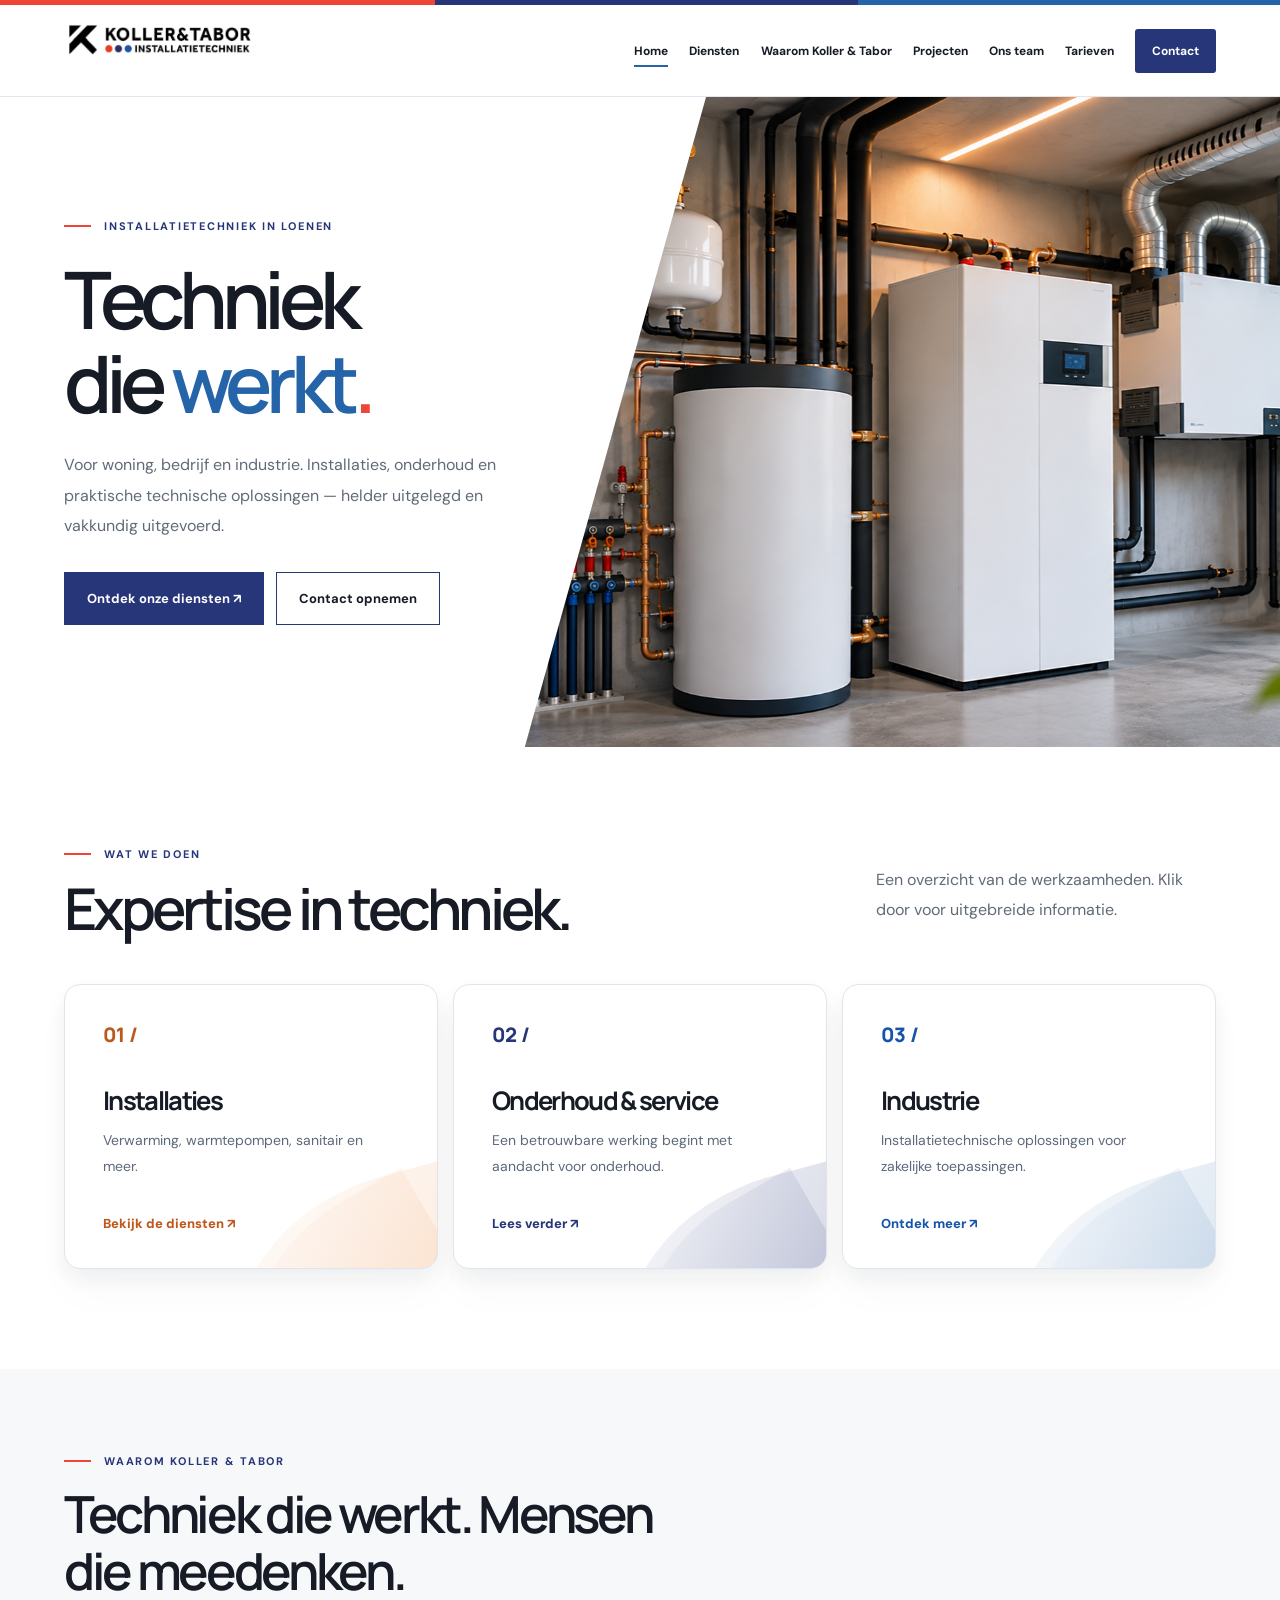
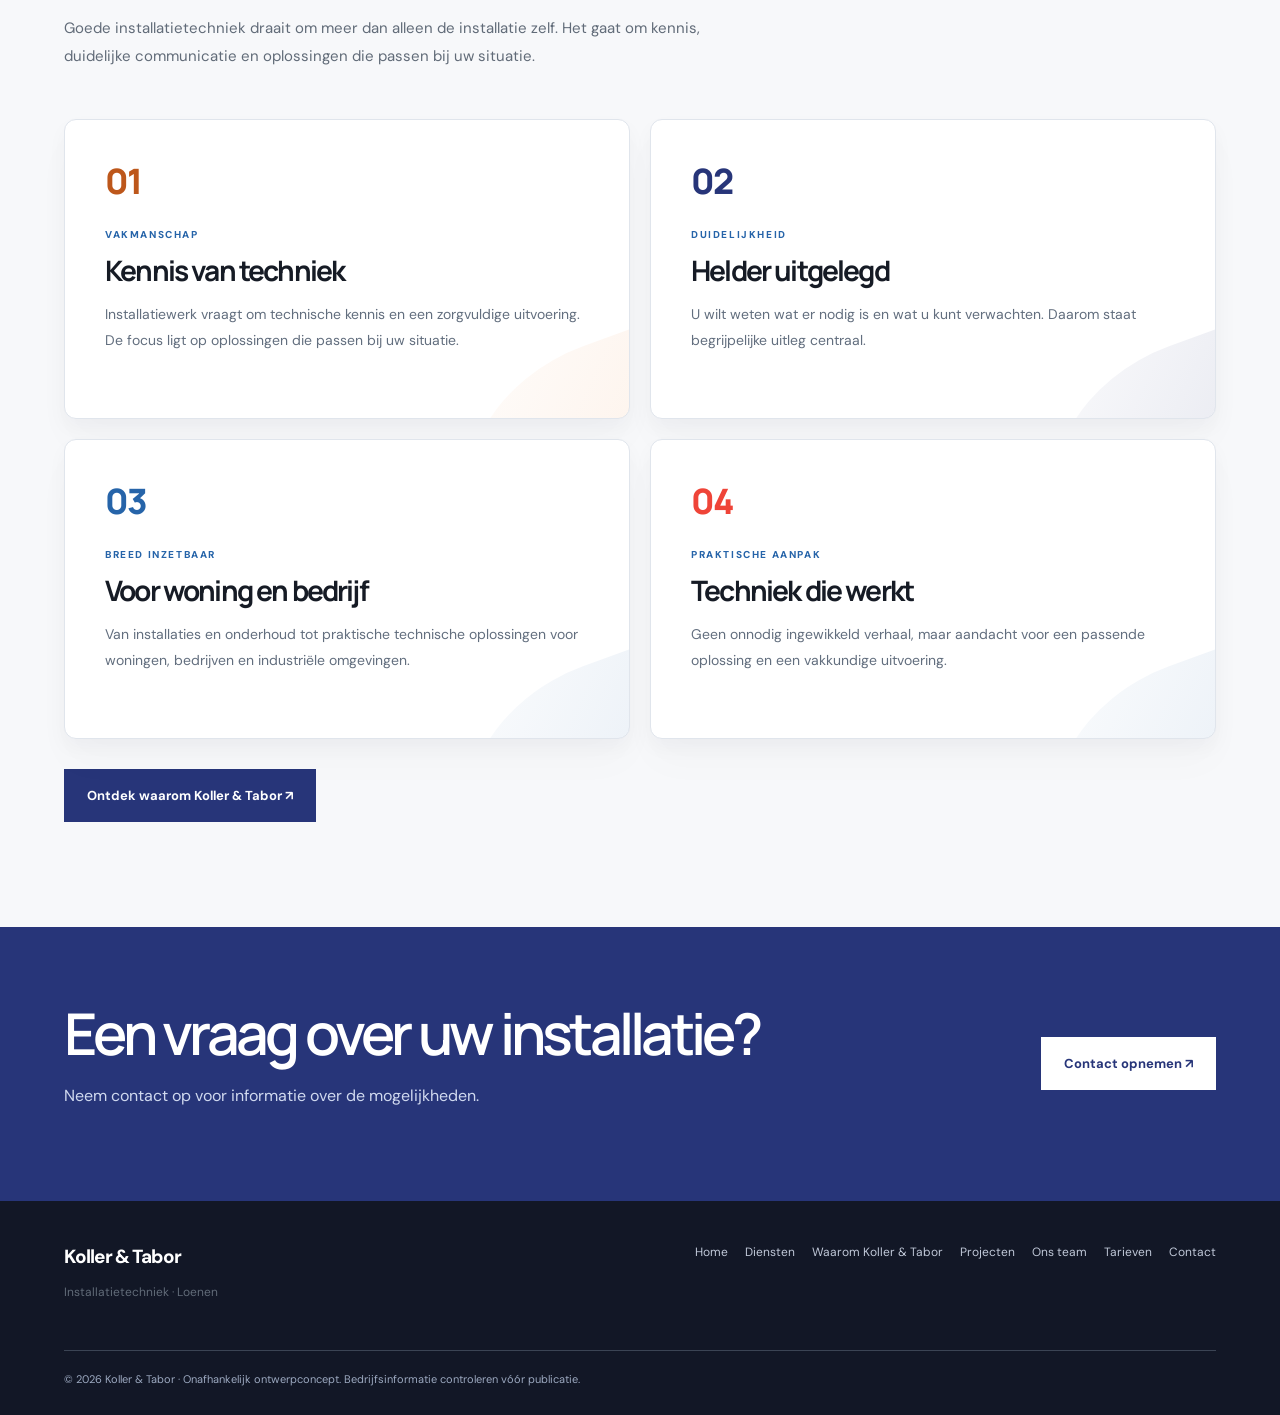
==== commit 283174fa: "Update index.html" ====
--- a/index.html
+++ b/index.html
@@ -35,11 +35,13 @@
   <style>
 
     /* ======================================
-       HOMEPAGE V3.5
-
-       Bestaande hero blijft ongewijzigd.
-       Alleen de dienstenkaarten zijn nieuw.
-    ====================================== */
+       HOMEPAGE V3.6
+
+       Bestaande hero behouden.
+       Diensten behouden.
+       Waarom Koller & Tabor toegevoegd.
+    ====================================== */
+
 
     /* ======================================
        HERO BASIS
@@ -60,6 +62,7 @@
       isolation: isolate;
 
     }
+
 
     /* ======================================
        FOTO RECHTS
@@ -118,6 +121,7 @@
 
     }
 
+
     /* ======================================
        HERO TEKST
     ====================================== */
@@ -149,6 +153,7 @@
 
     }
 
+
     /* ======================================
        HERO TITEL
     ====================================== */
@@ -186,6 +191,7 @@
       color: #ef4438;
     }
 
+
     /* ======================================
        BESCHRIJVING EN KNOPPEN
     ====================================== */
@@ -207,6 +213,7 @@
       margin-top: 31px;
     }
 
+
     /* ======================================
        GROTE SCHERMEN
     ====================================== */
@@ -222,6 +229,7 @@
       }
 
     }
+
 
     /* ======================================
        KLEINERE LAPTOPS
@@ -252,6 +260,7 @@
 
     }
 
+
     /* ======================================
        TABLET
     ====================================== */
@@ -293,6 +302,7 @@
 
     }
 
+
     /* ======================================
        MOBIEL
     ====================================== */
@@ -361,6 +371,7 @@
 
     }
 
+
     /* ======================================
        KLEINE TELEFOONS
     ====================================== */
@@ -385,6 +396,7 @@
 
     }
 
+
     /* ======================================
        MINDER BEWEGING
     ====================================== */
@@ -401,13 +413,17 @@
 
 </head>
 
+
 <body>
 
+
   <!-- NAVIGATIE UIT SCRIPT.JS -->
 
   <div id="site-header"></div>
 
+
   <main id="main">
+
 
     <!-- ======================================
          HOMEPAGE OPENING
@@ -426,6 +442,7 @@
 
       </div>
 
+
       <div class="container hero-content">
 
         <div class="hero-copy reveal">
@@ -434,6 +451,7 @@
             Installatietechniek in Loenen
           </span>
 
+
           <h1 class="hero-heading">
 
             <span class="line">
@@ -448,6 +466,7 @@
             </span>
 
           </h1>
+
 
           <p class="hero-description">
 
@@ -457,6 +476,7 @@
             en vakkundig uitgevoerd.
 
           </p>
+
 
           <div class="btn-row">
 
@@ -482,16 +502,18 @@
 
     </section>
 
+
+
     <!-- ======================================
          DIENSTEN
 
-         NIEUW:
-         DE DRIE HELE KAARTEN ZIJN LINKS.
+         BESTAANDE KAARTEN BEHOUDEN
     ====================================== -->
 
     <section class="section">
 
       <div class="container">
+
 
         <div class="section-head reveal">
 
@@ -507,6 +529,7 @@
 
           </div>
 
+
           <p>
 
             Een overzicht van de werkzaamheden.
@@ -516,13 +539,12 @@
 
         </div>
 
+
+
         <div class="cards">
 
-          <!-- ==================================
-               KAART 1 — INSTALLATIES
-
-               DE HELE KAART IS KLIKBAAR.
-          ================================== -->
+
+          <!-- KAART 1 — INSTALLATIES -->
 
           <a
             class="card reveal"
@@ -551,11 +573,9 @@
 
           </a>
 
-          <!-- ==================================
-               KAART 2 — ONDERHOUD
-
-               DE HELE KAART IS KLIKBAAR.
-          ================================== -->
+
+
+          <!-- KAART 2 — ONDERHOUD -->
 
           <a
             class="card reveal"
@@ -584,11 +604,9 @@
 
           </a>
 
-          <!-- ==================================
-               KAART 3 — INDUSTRIE
-
-               DE HELE KAART IS KLIKBAAR.
-          ================================== -->
+
+
+          <!-- KAART 3 — INDUSTRIE -->
 
           <a
             class="card reveal"
@@ -617,143 +635,216 @@
 
           </a>
 
+
         </div>
 
       </div>
 
     </section>
 
+
+
     <!-- ======================================
-         INTERACTIEVE WONING
-
-         ONGEWIJZIGD
+         WAAROM KOLLER & TABOR
+
+         VERVANGT:
+         - INTERACTIEVE WONING
+         - OUDE OVER ONS SECTIE
     ====================================== -->
 
-    <section class="section section-soft">
-
-      <div class="container split">
-
-        <div class="reveal">
+    <section class="section section-soft why-section">
+
+      <div class="container">
+
+
+        <!-- INTRODUCTIE -->
+
+        <div class="why-heading reveal">
 
           <span class="eyebrow">
-            Interactief
+            Waarom Koller &amp; Tabor
           </span>
 
+
           <h2>
-            Ontdek hoe techniek samenkomt.
+            Techniek die werkt.
+            Mensen die meedenken.
           </h2>
 
-          <p class="lead">
-
-            Een schematische woning waarin u
-            verschillende installaties kunt selecteren.
-            Informatief, toegankelijk en interactief.
+
+          <p>
+
+            Goede installatietechniek draait om meer
+            dan alleen de installatie zelf. Het gaat
+            om kennis, duidelijke communicatie en
+            oplossingen die passen bij uw situatie.
 
           </p>
+
+        </div>
+
+
+
+        <!-- VIER REDENEN -->
+
+        <div class="why-grid">
+
+
+          <!-- ==================================
+               01 — VAKMANSCHAP
+          ================================== -->
+
+          <article class="why-card reveal">
+
+            <span class="why-number">
+              01
+            </span>
+
+            <span class="why-tag">
+              VAKMANSCHAP
+            </span>
+
+            <h3>
+              Kennis van techniek
+            </h3>
+
+            <p>
+
+              Installatiewerk vraagt om technische
+              kennis en een zorgvuldige uitvoering.
+              De focus ligt op oplossingen die
+              passen bij uw situatie.
+
+            </p>
+
+          </article>
+
+
+
+          <!-- ==================================
+               02 — DUIDELIJKHEID
+          ================================== -->
+
+          <article class="why-card reveal">
+
+            <span class="why-number">
+              02
+            </span>
+
+            <span class="why-tag">
+              DUIDELIJKHEID
+            </span>
+
+            <h3>
+              Helder uitgelegd
+            </h3>
+
+            <p>
+
+              U wilt weten wat er nodig is en wat
+              u kunt verwachten. Daarom staat
+              begrijpelijke uitleg centraal.
+
+            </p>
+
+          </article>
+
+
+
+          <!-- ==================================
+               03 — BREED INZETBAAR
+          ================================== -->
+
+          <article class="why-card reveal">
+
+            <span class="why-number">
+              03
+            </span>
+
+            <span class="why-tag">
+              BREED INZETBAAR
+            </span>
+
+            <h3>
+              Voor woning en bedrijf
+            </h3>
+
+            <p>
+
+              Van installaties en onderhoud tot
+              praktische technische oplossingen
+              voor woningen, bedrijven en
+              industriële omgevingen.
+
+            </p>
+
+          </article>
+
+
+
+          <!-- ==================================
+               04 — PRAKTISCHE AANPAK
+          ================================== -->
+
+          <article class="why-card reveal">
+
+            <span class="why-number">
+              04
+            </span>
+
+            <span class="why-tag">
+              PRAKTISCHE AANPAK
+            </span>
+
+            <h3>
+              Techniek die werkt
+            </h3>
+
+            <p>
+
+              Geen onnodig ingewikkeld verhaal,
+              maar aandacht voor een passende
+              oplossing en een vakkundige uitvoering.
+
+            </p>
+
+          </article>
+
+
+        </div>
+
+
+
+        <!-- LINK NAAR WAAROM PAGINA -->
+
+        <div class="btn-row">
 
           <a
             class="btn btn-primary"
-            href="woning.html"
+            href="waarom.html"
           >
-            Bekijk de interactieve woning ↗
+            Ontdek waarom Koller &amp; Tabor ↗
           </a>
 
         </div>
 
-        <div class="feature-block reveal">
-
-          <div class="big">
-
-            Niet alleen wat techniek
-            <strong>doet.</strong>
-
-            <br>
-
-            Maar ook hoe systemen
-            <span class="accent">
-              samenwerken.
-            </span>
-
-          </div>
-
-          <small>
-            Technisch concept — klikbaar schema
-          </small>
-
-        </div>
 
       </div>
 
     </section>
 
-    <!-- ======================================
-         OVER ONS
-
-         ONGEWIJZIGD
-    ====================================== -->
-
-    <section class="section">
-
-      <div class="container split">
-
-        <div class="reveal">
-
-          <span class="eyebrow">
-            Over Koller &amp; Tabor
-          </span>
-
-          <h2>
-
-            Een bedrijf van mensen en vakkennis.
-
-          </h2>
-
-        </div>
-
-        <div class="reveal">
-
-          <p class="lead">
-
-            Lees meer over het bedrijf,
-            de aanpak en het team.
-            Ook projecten en tarieven krijgen
-            een eigen, overzichtelijke pagina.
-
-          </p>
-
-          <div class="btn-row">
-
-            <a
-              class="btn btn-outline"
-              href="waarom.html"
-            >
-              Over ons ↗
-            </a>
-
-            <a
-              class="btn btn-outline"
-              href="team.html"
-            >
-              Ons team ↗
-            </a>
-
-          </div>
-
-        </div>
-
-      </div>
-
-    </section>
+
 
     <!-- ======================================
          CONTACTBALK
 
-         ONGEWIJZIGD
+         BESTAANDE SECTIE BEHOUDEN
     ====================================== -->
 
     <section class="cta">
 
       <div class="container">
+
 
         <div>
 
@@ -769,6 +860,7 @@
           </p>
 
         </div>
+
 
         <a
           class="btn btn-light"
@@ -777,15 +869,20 @@
           Contact opnemen ↗
         </a>
 
+
       </div>
 
     </section>
 
+
   </main>
 
+
+
   <!-- FOOTER UIT SCRIPT.JS -->
 
   <div id="site-footer"></div>
+
 
 </body>
 </html>
--- a/style.css
+++ b/style.css
@@ -1,43 +1,26 @@
 /* ==========================================
    KOLLER & TABOR
-   WEBSITE V3.4
-
-   MODERN ARCHITECTURAL DESIGN
-   RED / NAVY / BLUE / WHITE
-========================================== */
-
-
-/* ==========================================
-   LETTERTYPES
+   INSTALLATIETECHNIEK
+   WEBSITE V4.0
 ========================================== */
 
 @import url('https://fonts.googleapis.com/css2?family=DM+Sans:wght@400;500;600;700&family=Manrope:wght@400;500;600;700;800&display=swap');
 
 
 /* ==========================================
-   KLEUREN
+   HUISSTIJL
 ========================================== */
 
 :root {
-
   --ink: #161b25;
-
   --navy: #273579;
-
   --blue: #2664a9;
-
   --red: #ef4438;
-
   --paper: #f7f8fa;
-
   --line: #e2e5eb;
-
   --muted: #616b78;
-
   --white: #ffffff;
-
   --font: Manrope, Arial, sans-serif;
-
 }
 
 
@@ -46,62 +29,41 @@
 ========================================== */
 
 * {
-
   box-sizing: border-box;
-
 }
 
 html {
-
   scroll-behavior: smooth;
-
 }
 
 body {
-
   margin: 0;
-
   background: white;
-
   color: var(--ink);
-
   font-family: 'DM Sans', Arial, sans-serif;
-
   overflow-x: hidden;
-
 }
 
 a {
-
   color: inherit;
-
   text-decoration: none;
-
 }
 
 button {
-
   font: inherit;
-
   cursor: pointer;
-
 }
 
 a:focus-visible,
-button:focus-visible {
-
+button:focus-visible,
+summary:focus-visible {
   outline: 3px solid var(--blue);
-
   outline-offset: 4px;
-
 }
 
 .container {
-
   width: min(1220px, 90%);
-
   margin: auto;
-
 }
 
 
@@ -110,132 +72,78 @@
 ========================================== */
 
 .site-header {
-
   position: sticky;
-
   top: 0;
-
   z-index: 30;
-
   background: #fffffff5;
-
   border-bottom: 1px solid var(--line);
-
   backdrop-filter: blur(14px);
-
 }
 
 .nav {
-
   display: flex;
-
   align-items: center;
-
   justify-content: space-between;
-
   gap: 28px;
-
   min-height: 91px;
-
 }
 
 .brand img {
-
   display: block;
-
   width: 240px;
-
   max-width: 100%;
-
   height: auto;
-
 }
 
 .menu {
-
   display: flex;
-
   align-items: center;
-
   gap: clamp(10px, 1.65vw, 25px);
-
 }
 
 .menu a {
-
   position: relative;
-
   padding: 13px 0;
-
   font-size: 12px;
-
   font-weight: 700;
-
   white-space: nowrap;
-
 }
 
 .menu a:not(.nav-cta)::after {
-
   content: '';
-
   position: absolute;
-
   left: 0;
-
   right: 100%;
-
   bottom: 5px;
-
   height: 2px;
-
   background: var(--blue);
-
   transition: right .25s ease;
-
 }
 
 .menu a:not(.nav-cta):hover::after,
 .menu a.current:not(.nav-cta)::after {
-
   right: 0;
-
 }
 
 .nav-cta {
-
   padding: 14px 17px !important;
-
   background: var(--navy);
-
   color: white;
-
   border-radius: 3px;
-
   transition: background .2s ease;
-
 }
 
 .nav-cta:hover {
-
   background: var(--blue);
-
 }
 
 .menu-toggle {
-
   display: none;
-
   width: 44px;
-
   height: 44px;
-
   border: 1px solid var(--line);
-
   background: white;
-
   font-size: 22px;
-
 }
 
 
@@ -244,39 +152,23 @@
 ========================================== */
 
 .eyebrow {
-
   display: flex;
-
   align-items: center;
-
   gap: 13px;
-
   color: var(--navy);
-
   font-size: 11px;
-
   font-weight: 700;
-
   letter-spacing: .16em;
-
   text-transform: uppercase;
-
 }
 
 .eyebrow::before {
-
   content: '';
-
   display: block;
-
   flex-shrink: 0;
-
   width: 27px;
-
   height: 2px;
-
   background: var(--red);
-
 }
 
 
@@ -287,71 +179,45 @@
 h1,
 h2,
 h3 {
-
   margin: 0;
-
   font-family: var(--font);
-
   letter-spacing: -.065em;
-
 }
 
 h1 {
-
   font-size: clamp(52px, 6.8vw, 100px);
-
   font-weight: 600;
-
   line-height: 1.07;
-
 }
 
 h2 {
-
   font-size: clamp(36px, 4.5vw, 67px);
-
   font-weight: 600;
-
   line-height: 1.12;
-
 }
 
 h3 {
-
   font-size: 23px;
-
   font-weight: 650;
-
   line-height: 1.23;
-
 }
 
 p {
-
   color: var(--muted);
-
   line-height: 1.85;
-
 }
 
 .lead {
-
   max-width: 650px;
-
   font-size: 17px;
-
 }
 
 .accent {
-
   color: var(--blue);
-
 }
 
 .red-dot {
-
   color: var(--red);
-
 }
 
 
@@ -360,200 +226,122 @@
 ========================================== */
 
 .btn {
-
   display: inline-flex;
-
   align-items: center;
-
   justify-content: center;
-
   gap: 21px;
-
   min-height: 53px;
-
   padding: 14px 22px;
-
   border: 1px solid var(--navy);
-
   font-size: 13px;
-
   font-weight: 700;
-
   transition:
     transform .2s ease,
     background .2s ease,
     color .2s ease;
-
 }
 
 .btn:hover {
-
   transform: translateY(-2px);
-
 }
 
 .btn-primary {
-
   background: var(--navy);
-
   color: white;
-
 }
 
 .btn-primary:hover {
-
   background: var(--blue);
-
 }
 
 .btn-outline {
-
   background: white;
-
   color: var(--ink);
-
 }
 
 .btn-outline:hover {
-
   background: #f1f5fb;
-
 }
 
 .btn-light {
-
   background: white;
-
   border-color: white;
-
   color: var(--navy);
-
 }
 
 .btn-light:hover {
-
   background: #e8f0fa;
-
 }
 
 .btn-row {
-
   display: flex;
-
   flex-wrap: wrap;
-
   gap: 12px;
-
   margin-top: 30px;
-
 }
 
 
 /* ==========================================
    HOMEPAGE HERO
-
-   De huidige homepage heeft extra CSS
-   binnen index.html.
-
-   Die blijft gewoon werken.
 ========================================== */
 
 .hero {
-
   background: linear-gradient(
     112deg,
     #ffffff 38%,
     #f3f5f9 38%
   );
-
   overflow: hidden;
-
 }
 
 .hero-grid {
-
   display: grid;
-
   grid-template-columns: 1fr 1.02fr;
-
   align-items: center;
-
   gap: clamp(30px, 5vw, 75px);
-
   min-height: 620px;
-
   padding: 70px 0;
-
 }
 
 .hero-copy h1 {
-
   margin: 24px 0;
-
 }
 
 .hero-copy p {
-
   max-width: 490px;
-
 }
 
 .hero-visual {
-
   position: relative;
-
   min-height: 460px;
-
   overflow: hidden;
-
   background: #edf0f5;
-
   border: 1px solid #e1e6ed;
-
 }
 
 .hero-visual svg {
-
   position: absolute;
-
   inset: 0;
-
   width: 100%;
-
   height: 100%;
-
 }
 
 .hero-visual .visual-label {
-
   position: absolute;
-
   bottom: 18px;
-
   left: 21px;
-
   padding: 11px 15px;
-
   background: #fffffff2;
-
   color: var(--navy);
-
   font-size: 10px;
-
   font-weight: 800;
-
   letter-spacing: .12em;
-
 }
 
 .arch-line {
-
   fill: none;
-
   stroke: #94a6bd;
-
   stroke-width: 2;
-
 }
 
 
@@ -562,41 +350,25 @@
 ========================================== */
 
 .tech-flow {
-
   fill: none;
-
   stroke: var(--blue);
-
   stroke-width: 3;
-
   stroke-dasharray: 9 13;
-
   animation: flow 13s linear infinite;
-
 }
 
 .warm-flow {
-
   fill: none;
-
   stroke: var(--red);
-
   stroke-width: 3;
-
   stroke-dasharray: 9 13;
-
   animation: flow 11s linear infinite;
-
 }
 
 @keyframes flow {
-
   to {
-
     stroke-dashoffset: -220;
-
-  }
-
+  }
 }
 
 
@@ -605,349 +377,247 @@
 ========================================== */
 
 .section {
-
   padding: 100px 0;
-
 }
 
 .section-soft {
-
   background: var(--paper);
-
 }
 
 .section-dark {
-
   background: var(--ink);
-
   color: white;
-
 }
 
 .section-dark p {
-
   color: #c5cbd5;
-
 }
 
 .section-head {
-
   display: flex;
-
   align-items: end;
-
   justify-content: space-between;
-
   gap: 35px;
-
   margin-bottom: 43px;
-
 }
 
 .section-head h2 {
-
   margin-top: 15px;
-
 }
 
 .section-head p {
-
   max-width: 340px;
-
-}
-
-
-/* ==========================================
-   NIEUWE DIENSTENKAARTEN V3.4
-
-   Inspiratie: jouw screenshot.
-
-   - Afgeronde hoeken
-   - Subtiele schaduw
-   - Blauwe nummering
-   - Decoratieve lijnen
-   - Vloeiende hoveranimatie
+}
+
+
+/* ==========================================
+   HOMEPAGE DIENSTENKAARTEN
 ========================================== */
 
 .cards {
-
   display: grid;
-
   grid-template-columns: repeat(3, minmax(0, 1fr));
-
   gap: 15px;
-
-}
-
-
-/* ==========================================
-   KAART
-========================================== */
+}
 
 .card {
-
   position: relative;
-
   display: flex;
-
   flex-direction: column;
-
   align-items: flex-start;
-
+  width: 100%;
   min-height: 285px;
-
   padding: 36px 38px;
-
   overflow: hidden;
-
-  background: #ffffff;
-
+  background: white;
   border: 1px solid #e0e5ec;
-
   border-radius: 16px;
-
   box-shadow:
     0 9px 20px rgba(16, 30, 50, .055),
     0 24px 42px rgba(16, 30, 50, .025);
-
   transition:
     transform .35s ease,
     box-shadow .35s ease,
-    border-color .35s ease;
-
-}
-
-
-/* ==========================================
-   LICHTE ACHTERGRONDVORMEN
-
-   Deze maken de kaarten net iets
-   interessanter zonder druk te worden.
-========================================== */
+    border-color .35s ease,
+    background .35s ease;
+}
+
+a.card {
+  color: var(--ink);
+  text-decoration: none;
+  cursor: pointer;
+  -webkit-tap-highlight-color: rgba(38, 100, 169, .12);
+}
+
+a.card:focus-visible {
+  outline: 3px solid var(--blue);
+  outline-offset: 4px;
+}
+
+
+/* ORANJE KAART */
+
+.cards .card:nth-child(1) {
+  background: #ffffff;
+  border-color: #e0e5ec;
+}
+
+.cards .card:nth-child(1) .num,
+.cards .card:nth-child(1) .card-link {
+  color: #bd571b;
+}
+
+
+/* DONKERBLAUWE KAART */
+
+.cards .card:nth-child(2) {
+  background: #ffffff;
+  border-color: #e0e5ec;
+}
+
+.cards .card:nth-child(2) .num,
+.cards .card:nth-child(2) .card-link {
+  color: var(--navy);
+}
+
+
+/* LICHTBLAUWE KAART */
+
+.cards .card:nth-child(3) {
+  background: #ffffff;
+  border-color: #e0e5ec;
+}
+
+.cards .card:nth-child(3) .num,
+.cards .card:nth-child(3) .card-link {
+  color: #1554aa;
+}
+
+
+/* DECORATIEVE GOLVEN */
 
 .card::before {
-
   content: '';
-
   position: absolute;
-
-  right: -105px;
-
-  bottom: -155px;
-
-  width: 280px;
-
+  right: -80px;
+  bottom: -145px;
+  width: 290px;
   height: 230px;
-
-  border-radius: 55% 0 0 0;
-
+  border-radius: 65% 0 0 0;
+  transform: rotate(-15deg);
+  pointer-events: none;
+}
+
+.card::after {
+  content: '';
+  position: absolute;
+  right: -35px;
+  bottom: -165px;
+  width: 240px;
+  height: 220px;
+  border-radius: 70% 0 0 0;
+  transform: rotate(-30deg);
+  pointer-events: none;
+}
+
+.cards .card:nth-child(1)::before {
   background: linear-gradient(
     135deg,
-    rgba(38, 100, 169, .015),
-    rgba(38, 100, 169, .09)
+    rgba(239, 145, 75, .02),
+    rgba(239, 145, 75, .24)
   );
-
-  transform: rotate(-14deg);
-
-  pointer-events: none;
-
-}
-
-
-/* ==========================================
-   TWEEDE SUBTIELE VORM
-========================================== */
-
-.card::after {
-
-  content: '';
-
-  position: absolute;
-
-  right: -35px;
-
-  bottom: -160px;
-
-  width: 220px;
-
-  height: 220px;
-
-  border-radius: 55% 0 0 0;
-
+}
+
+.cards .card:nth-child(1)::after {
   background: linear-gradient(
     135deg,
     transparent,
-    rgba(38, 100, 169, .055)
+    rgba(239, 145, 75, .15)
   );
-
-  transform: rotate(-32deg);
-
-  pointer-events: none;
-
-}
-
-
-/* ==========================================
-   MIDDELSTE KAART
-
-   Daar gebruiken we de subtiele
-   rode accentkleur.
-========================================== */
-
-.card:nth-child(2)::before {
-
+}
+
+.cards .card:nth-child(2)::before {
   background: linear-gradient(
     135deg,
-    rgba(239, 68, 56, .005),
-    rgba(239, 68, 56, .085)
+    rgba(39, 53, 121, .02),
+    rgba(39, 53, 121, .28)
   );
-
-}
-
-.card:nth-child(2)::after {
-
+}
+
+.cards .card:nth-child(2)::after {
   background: linear-gradient(
     135deg,
     transparent,
-    rgba(239, 68, 56, .045)
+    rgba(39, 53, 121, .17)
   );
-
-}
-
-
-/* ==========================================
-   INHOUD BOVEN DE ACHTERGRONDVORMEN
-========================================== */
+}
+
+.cards .card:nth-child(3)::before {
+  background: linear-gradient(
+    135deg,
+    rgba(38, 100, 169, .02),
+    rgba(38, 100, 169, .23)
+  );
+}
+
+.cards .card:nth-child(3)::after {
+  background: linear-gradient(
+    135deg,
+    transparent,
+    rgba(38, 100, 169, .14)
+  );
+}
 
 .card > * {
-
   position: relative;
-
   z-index: 2;
-
-}
-
-
-/* ==========================================
-   BLAUW NUMMER
-========================================== */
+}
 
 .card .num {
-
   display: block;
-
   margin-bottom: 37px;
-
-  color: #1554aa;
-
   font-family: var(--font);
-
   font-size: 20px;
-
   font-weight: 800;
-
-  letter-spacing: -.045em;
-
-}
-
-
-/* ==========================================
-   KAARTTITEL
-========================================== */
+}
 
 .card h3 {
-
   margin-bottom: 12px;
-
-  color: #161b25;
-
   font-family: var(--font);
-
   font-size: clamp(21px, 2vw, 28px);
-
   font-weight: 700;
-
   letter-spacing: -.065em;
-
-  line-height: 1.23;
-
-}
-
-
-/* ==========================================
-   BESCHRIJVING
-========================================== */
+}
 
 .card p {
-
   margin: 0;
-
   color: #5d697b;
-
   font-size: 14px;
-
   line-height: 1.85;
-
-}
-
-
-/* ==========================================
-   LINK ONDERAAN
-========================================== */
+}
 
 .card-link {
-
   display: inline-flex;
-
   align-items: center;
-
   gap: 8px;
-
   margin-top: auto;
-
   padding-top: 27px;
-
-  color: #1554aa;
-
   font-size: 13px;
-
   font-weight: 800;
-
-  transition:
-    gap .25s ease,
-    color .25s ease;
-
-}
-
-.card-link:hover {
-
-  gap: 14px;
-
-  color: var(--navy);
-
-}
-
-
-/* ==========================================
-   HOVERANIMATIE
-
-   Alleen op apparaten met een muis.
-========================================== */
+  transition: gap .25s ease;
+}
 
 @media (hover: hover) and (pointer: fine) {
-
   .card:hover {
-
     transform: translateY(-7px);
-
-    border-color: #c9d6e8;
-
     box-shadow:
-      0 17px 30px rgba(16, 30, 50, .085),
-      0 32px 55px rgba(16, 30, 50, .045);
-
-  }
-
+      0 17px 30px rgba(16, 30, 50, .10),
+      0 32px 55px rgba(16, 30, 50, .05);
+  }
+
+  .card:hover .card-link {
+    gap: 14px;
+  }
 }
 
 
@@ -956,21 +626,14 @@
 ========================================== */
 
 .split {
-
   display: grid;
-
   grid-template-columns: 1fr 1fr;
-
   align-items: center;
-
   gap: 70px;
-
 }
 
 .split h2 {
-
   margin: 16px 0 20px;
-
 }
 
 
@@ -979,57 +642,39 @@
 ========================================== */
 
 .feature-block {
-
   padding: 48px;
-
   background: #e9eef6;
-
   border-left: 4px solid var(--blue);
-
 }
 
 .feature-block .big {
-
   font-family: var(--font);
-
   font-size: clamp(27px, 3.2vw, 45px);
-
   letter-spacing: -.06em;
-
   line-height: 1.3;
-
 }
 
 .feature-block small {
-
   display: block;
-
   margin-top: 25px;
-
   color: #53627a;
-
   letter-spacing: .12em;
-
   text-transform: uppercase;
-
-}
-
-
-/* ==========================================
-   DRI EKLEURIGE LIJN
+}
+
+
+/* ==========================================
+   LOGOKLEUREN
 ========================================== */
 
 .strip {
-
   height: 5px;
-
   background: linear-gradient(
     to right,
     var(--red) 0 34%,
     var(--navy) 34% 67%,
     var(--blue) 67% 100%
   );
-
 }
 
 
@@ -1038,29 +683,259 @@
 ========================================== */
 
 .page-hero {
-
   padding: 90px 0 72px;
-
   background: var(--paper);
-
   border-bottom: 1px solid var(--line);
-
 }
 
 .page-hero h1 {
-
   max-width: 950px;
-
   margin: 22px 0;
-
   font-size: clamp(51px, 6vw, 85px);
-
 }
 
 .page-hero p {
-
   max-width: 720px;
-
+}
+
+
+/* ==========================================
+   DIENSTENPAGINA
+   COMPACTE DIENSTBLOKKEN V4.0
+========================================== */
+
+.services-section {
+  padding: 65px 0 85px;
+}
+
+.services-list {
+  display: flex;
+  flex-direction: column;
+  gap: 22px;
+}
+
+
+/* ==========================================
+   DIENSTBLOK BASIS
+========================================== */
+
+.service-item {
+  display: grid;
+  grid-template-columns: minmax(0, 1.35fr) minmax(280px, .85fr);
+  align-items: stretch;
+  gap: 35px;
+
+  min-height: 235px;
+
+  padding: 22px;
+
+  background: white;
+
+  border: 1px solid var(--line);
+  border-radius: 5px;
+
+  box-shadow: 0 8px 24px rgba(16, 30, 50, .035);
+
+  transition:
+    border-color .25s ease,
+    box-shadow .25s ease;
+}
+
+.service-item:hover {
+  border-color: #cbd7e7;
+  box-shadow: 0 12px 28px rgba(16, 30, 50, .07);
+}
+
+
+/* ==========================================
+   DIENSTTEKST
+========================================== */
+
+.service-copy {
+  display: flex;
+  flex-direction: column;
+  align-items: flex-start;
+  justify-content: center;
+  min-width: 0;
+  padding: 10px 5px;
+}
+
+.service-number {
+  display: block;
+  margin-bottom: 13px;
+  color: var(--blue);
+  font-family: var(--font);
+  font-size: 14px;
+  font-weight: 800;
+}
+
+.service-number span {
+  margin-left: 7px;
+  color: var(--navy);
+  font-size: 10px;
+  letter-spacing: .13em;
+}
+
+.service-copy h2 {
+  margin-bottom: 9px;
+  font-family: var(--font);
+  font-size: clamp(25px, 2.5vw, 34px);
+  font-weight: 650;
+  letter-spacing: -.06em;
+  line-height: 1.2;
+}
+
+.service-copy > p {
+  max-width: 580px;
+  margin: 0;
+  font-size: 14px;
+  line-height: 1.7;
+}
+
+
+/* ==========================================
+   DIENSTAFBEELDING
+========================================== */
+
+.service-photo {
+  position: relative;
+  width: 100%;
+  height: 235px;
+  min-width: 0;
+  overflow: hidden;
+  background: #edf0f5;
+}
+
+.service-photo img {
+  display: block;
+  width: 100%;
+  height: 100%;
+  object-fit: cover;
+  object-position: center;
+  transition: transform .5s ease;
+}
+
+@media (hover: hover) and (pointer: fine) {
+  .service-item:hover .service-photo img {
+    transform: scale(1.025);
+  }
+}
+
+
+/* ==========================================
+   UITKLAPBARE DIENSTINFORMATIE
+========================================== */
+
+.service-details {
+  width: 100%;
+  margin-top: 14px;
+  border-top: 1px solid #e8ebf0;
+}
+
+.service-details summary {
+  display: flex;
+  align-items: center;
+  justify-content: space-between;
+
+  width: 100%;
+
+  padding: 12px 0 5px;
+
+  color: var(--blue);
+
+  font-size: 13px;
+  font-weight: 700;
+
+  cursor: pointer;
+  list-style: none;
+}
+
+.service-details summary::-webkit-details-marker {
+  display: none;
+}
+
+.service-details summary::after {
+  content: '+';
+  display: inline-flex;
+  align-items: center;
+  justify-content: center;
+
+  width: 25px;
+  height: 25px;
+
+  border: 1px solid #d7e1ed;
+  border-radius: 50%;
+
+  color: var(--blue);
+
+  font-size: 18px;
+  font-weight: 400;
+
+  transition:
+    transform .25s ease,
+    background .25s ease;
+}
+
+.service-details[open] summary::after {
+  content: '−';
+  background: #edf3fa;
+  transform: rotate(180deg);
+}
+
+.service-details summary:hover {
+  color: var(--navy);
+}
+
+
+/* ==========================================
+   UITGEKLAPTE TEKST
+========================================== */
+
+.service-more {
+  padding: 8px 0 12px;
+  animation: serviceOpen .3s ease;
+}
+
+.service-more p {
+  margin: 0 0 12px;
+  font-size: 14px;
+  line-height: 1.8;
+}
+
+@keyframes serviceOpen {
+  from {
+    opacity: 0;
+    transform: translateY(-5px);
+  }
+
+  to {
+    opacity: 1;
+    transform: translateY(0);
+  }
+}
+
+
+/* ==========================================
+   CONTACTLINK IN DIENSTBLOK
+========================================== */
+
+.service-contact {
+  display: inline-flex;
+  align-items: center;
+  gap: 8px;
+
+  margin-top: 5px;
+
+  color: var(--navy);
+
+  font-size: 12px;
+  font-weight: 800;
+
+  transition: gap .2s ease;
+}
+
+.service-contact:hover {
+  gap: 13px;
 }
 
 
@@ -1069,45 +944,29 @@
 ========================================== */
 
 .divider-list {
-
   border-top: 1px solid var(--line);
-
 }
 
 .divider-row {
-
   display: grid;
-
   grid-template-columns: 70px 1fr 1.4fr;
-
   align-items: start;
-
   gap: 20px;
-
   padding: 32px 0;
-
   border-bottom: 1px solid var(--line);
-
 }
 
 .divider-row .number {
-
   color: var(--blue);
-
   font-weight: 700;
-
 }
 
 .divider-row h3 {
-
   font-size: 24px;
-
 }
 
 .divider-row p {
-
   margin: 0;
-
 }
 
 
@@ -1116,39 +975,25 @@
 ========================================== */
 
 .callout {
-
   margin-top: 45px;
-
   padding: 30px 34px;
-
   background: #ecf0f7;
-
   border-left: 4px solid var(--blue);
-
 }
 
 .callout p:last-child {
-
   margin-bottom: 0;
-
 }
 
 .notice {
-
   padding: 16px 20px;
-
   background: #f4f5f6;
-
   border: 1px solid var(--line);
-
   font-size: 13px;
-
 }
 
 .notice strong {
-
   color: var(--ink);
-
 }
 
 
@@ -1157,165 +1002,100 @@
 ========================================== */
 
 .house-layout {
-
   display: grid;
-
-  grid-template-columns:
-    minmax(0, 1.5fr)
-    minmax(300px, .7fr);
-
+  grid-template-columns: minmax(0, 1.5fr) minmax(300px, .7fr);
   align-items: stretch;
-
   gap: 25px;
-
   margin-top: 43px;
-
 }
 
 .diagram {
-
   position: relative;
-
   padding: 24px;
-
-  background: linear-gradient(
-    160deg,
-    #f5f8fb,
-    #edf1f7
-  );
-
+  background: linear-gradient(160deg, #f5f8fb, #edf1f7);
   border: 1px solid #d9e0e9;
-
 }
 
 .diagram svg {
-
   display: block;
-
   width: 100%;
-
 }
 
 .diagram-label {
-
   position: absolute;
-
   top: 15px;
-
   left: 18px;
-
   color: #637287;
-
   font-size: 10px;
-
   letter-spacing: .1em;
-
   text-transform: uppercase;
-
 }
 
 .house-structure {
-
   fill: #ffffffb5;
-
   stroke: #8294aa;
-
   stroke-width: 3;
-
   stroke-linejoin: round;
-
 }
 
 .detail {
-
   fill: none;
-
   stroke: #a5b2c2;
-
   stroke-width: 2;
-
-}
-
-
-/* ==========================================
-   INTERACTIEVE ONDERDELEN
+}
+
+
+/* ==========================================
+   KLIKBARE WONINGONDERDELEN
 ========================================== */
 
 .part {
-
   cursor: pointer;
-
   opacity: .19;
-
   transition: opacity .2s ease;
-
 }
 
 .part.active,
 .part:hover,
 .part:focus {
-
   opacity: 1;
-
 }
 
 .part path,
 .part circle,
 .part rect {
-
   cursor: pointer;
-
   pointer-events: all;
-
 }
 
 .part path,
 .part rect {
-
   fill: none;
-
   stroke: var(--blue);
-
   stroke-width: 6;
-
   stroke-linecap: round;
-
   stroke-linejoin: round;
-
 }
 
 .part circle {
-
   fill: var(--red);
-
   stroke: white;
-
   stroke-width: 3;
-
 }
 
 .part.active path {
-
   stroke-dasharray: 900;
-
   animation: draw .8s ease-out;
-
 }
 
 @keyframes draw {
-
   from {
-
     stroke-dashoffset: 900;
-
   }
 
   to {
-
     stroke-dashoffset: 0;
-
-  }
-
+  }
 }
 
 
@@ -1324,89 +1104,54 @@
 ========================================== */
 
 .house-panel {
-
   padding: 31px;
-
   background: white;
-
   border: 1px solid var(--line);
-
 }
 
 .house-panel h3 {
-
   margin-bottom: 19px;
-
 }
 
 .system-btn {
-
   display: flex;
-
   align-items: center;
-
   justify-content: space-between;
-
   width: 100%;
-
   padding: 19px 3px;
-
   background: white;
-
   border: none;
-
   border-top: 1px solid var(--line);
-
   color: #6e7787;
-
   font-size: 15px;
-
   font-weight: 650;
-
   text-align: left;
-
 }
 
 .system-btn.active {
-
   color: var(--navy);
-
 }
 
 .system-btn.active span:last-child {
-
   color: var(--red);
-
 }
 
 .system-info {
-
   min-height: 150px;
-
   margin-top: 20px;
-
   padding: 21px;
-
   background: var(--paper);
-
 }
 
 .system-info h4 {
-
   margin: 0;
-
   font-family: var(--font);
-
   font-size: 20px;
-
 }
 
 .system-info p {
-
   margin: 9px 0 0;
-
   font-size: 13px;
-
 }
 
 
@@ -1415,79 +1160,45 @@
 ========================================== */
 
 .placeholder-grid {
-
   display: grid;
-
   grid-template-columns: repeat(3, 1fr);
-
   gap: 18px;
-
 }
 
 .placeholder {
-
   background: white;
-
   border: 1px solid var(--line);
-
 }
 
 .placeholder-art {
-
   position: relative;
-
   display: grid;
-
   place-items: center;
-
   height: 230px;
-
-  background: linear-gradient(
-    142deg,
-    #e5eaf1,
-    #f8f9fa
-  );
-
+  background: linear-gradient(142deg, #e5eaf1, #f8f9fa);
   color: #8291a5;
-
   font-size: 12px;
-
   letter-spacing: .1em;
-
   text-align: center;
-
   text-transform: uppercase;
-
 }
 
 .placeholder-art::before {
-
   content: '';
-
   position: absolute;
-
   width: 58px;
-
   height: 58px;
-
   border: 1px solid #a9b6c9;
-
   opacity: .5;
-
   transform: rotate(45deg);
-
 }
 
 .placeholder-info {
-
   padding: 22px;
-
 }
 
 .placeholder-info p {
-
   font-size: 13px;
-
 }
 
 
@@ -1496,53 +1207,33 @@
 ========================================== */
 
 .people-grid {
-
   display: grid;
-
   grid-template-columns: repeat(3, 1fr);
-
   gap: 18px;
-
 }
 
 .person {
-
   padding: 25px;
-
   background: var(--paper);
-
   border: 1px solid var(--line);
-
 }
 
 .person-photo {
-
   display: grid;
-
   place-items: center;
-
   height: 255px;
-
   background: #e4e7ed;
-
   color: #8695a7;
-
   font-size: 12px;
-
   letter-spacing: .1em;
-
 }
 
 .person h3 {
-
   margin-top: 18px;
-
 }
 
 .person p {
-
   font-size: 13px;
-
 }
 
 
@@ -1551,37 +1242,24 @@
 ========================================== */
 
 .cta {
-
   padding: 74px 0;
-
   background: var(--navy);
-
   color: white;
-
 }
 
 .cta .container {
-
   display: flex;
-
   align-items: center;
-
   justify-content: space-between;
-
   gap: 35px;
-
 }
 
 .cta h2 {
-
   font-size: clamp(32px, 4.5vw, 58px);
-
 }
 
 .cta p {
-
   color: #d0d9ef;
-
 }
 
 
@@ -1590,74 +1268,46 @@
 ========================================== */
 
 .footer {
-
   padding: 43px 0 29px;
-
   background: #121726;
-
   color: #c0c8d8;
-
 }
 
 .footer-grid {
-
   display: flex;
-
   justify-content: space-between;
-
   flex-wrap: wrap;
-
   gap: 35px;
-
 }
 
 .footer-logo {
-
   color: white;
-
   font-size: 19px;
-
   font-weight: 800;
-
   letter-spacing: -.05em;
-
 }
 
 .footer a:hover {
-
   color: white;
-
 }
 
 .footer p,
 .footer a {
-
   font-size: 12px;
-
 }
 
 .footer-nav {
-
   display: flex;
-
   flex-wrap: wrap;
-
   gap: 17px;
-
 }
 
 .footnote {
-
   margin-top: 35px;
-
   padding-top: 21px;
-
   border-top: 1px solid #3b4454;
-
   color: #9ca9c0;
-
   font-size: 11px;
-
 }
 
 
@@ -1666,23 +1316,16 @@
 ========================================== */
 
 .reveal {
-
   opacity: 0;
-
   transform: translateY(19px);
-
   transition:
     opacity .65s ease,
     transform .65s ease;
-
 }
 
 .reveal.visible {
-
   opacity: 1;
-
   transform: none;
-
 }
 
 
@@ -1693,83 +1336,57 @@
 @media (max-width: 1040px) {
 
   .nav {
-
     min-height: 75px;
-
   }
 
   .menu-toggle {
-
     display: block;
-
   }
 
   .menu {
-
     position: absolute;
-
     top: 75px;
-
     left: 0;
-
     right: 0;
-
     display: none;
-
     flex-direction: column;
-
     align-items: stretch;
-
     gap: 0;
-
     padding: 14px 5% 23px;
-
     background: white;
-
     border-bottom: 1px solid var(--line);
-
   }
 
   .menu.open {
-
     display: flex;
-
   }
 
   .menu a {
-
     padding: 12px 0;
-
   }
 
   .nav-cta {
-
     align-self: flex-start;
-
     margin-top: 8px;
-
     padding: 12px 19px !important;
-
   }
 
   .hero-grid {
-
     min-height: 0;
-
     padding: 55px 0;
-
   }
 
   .hero-visual {
-
     min-height: 390px;
-
   }
 
   .house-layout {
-
     grid-template-columns: 1fr;
-
+  }
+
+  .service-item {
+    grid-template-columns: minmax(0, 1.2fr) minmax(250px, .8fr);
+    gap: 22px;
   }
 
 }
@@ -1782,131 +1399,121 @@
 @media (max-width: 760px) {
 
   .brand img {
-
     width: 205px;
-
   }
 
   .hero {
-
     background: white;
-
   }
 
   .hero-grid,
   .split {
-
     grid-template-columns: 1fr;
-
     gap: 34px;
-
   }
 
   .hero-visual {
-
     min-height: 350px;
-
   }
 
   .section,
   .page-hero {
-
     padding: 65px 0;
-
   }
 
   .section-head {
-
     display: block;
-
   }
 
   .section-head p {
-
     max-width: 600px;
-
   }
 
   .cards,
   .placeholder-grid,
   .people-grid {
-
     grid-template-columns: 1fr;
-
-  }
-
-  /* ======================================
-     DIENSTENKAARTEN OP MOBIEL
-  ====================================== */
+  }
 
   .card {
-
     min-height: 255px;
-
     padding: 30px;
-
   }
 
   .card .num {
-
     margin-bottom: 26px;
-
   }
 
   .card h3 {
-
     font-size: 25px;
-
+  }
+
+  /* DIENSTENBLOKKEN MOBIEL */
+
+  .services-section {
+    padding: 40px 0 60px;
+  }
+
+  .services-list {
+    gap: 20px;
+  }
+
+  .service-item {
+    grid-template-columns: 1fr;
+    gap: 18px;
+    min-height: 0;
+    padding: 17px;
+  }
+
+  .service-copy {
+    padding: 5px 2px;
+  }
+
+  .service-copy h2 {
+    font-size: 27px;
+  }
+
+  .service-photo {
+    height: 210px;
+    min-height: 0;
+    order: 2;
+  }
+
+  .service-details {
+    margin-top: 13px;
   }
 
   .divider-row {
-
     grid-template-columns: 40px 1fr;
-
     gap: 15px;
-
   }
 
   .divider-row p {
-
     grid-column: 2;
-
   }
 
   .cta .container {
-
     display: block;
-
   }
 
   .cta .btn {
-
     margin-top: 18px;
-
   }
 
   .diagram {
-
     padding: 10px;
-
   }
 
   .house-panel {
-
     padding: 20px;
-
   }
 
   .footer-grid {
-
     display: block;
-
   }
 
   .footer-nav {
-
     margin-top: 20px;
-
   }
 
 }
@@ -1919,31 +1526,33 @@
 @media (max-width: 450px) {
 
   .card {
-
     padding: 25px;
-
     border-radius: 13px;
-
   }
 
   .card h3 {
-
     font-size: 23px;
-
   }
 
   .feature-block {
-
     padding: 30px;
-
   }
 
   .btn-row {
-
     flex-direction: column;
-
     align-items: stretch;
-
+  }
+
+  .service-item {
+    padding: 14px;
+  }
+
+  .service-photo {
+    height: 185px;
+  }
+
+  .service-number span {
+    font-size: 9px;
   }
 
 }
@@ -1956,27 +1565,886 @@
 @media (prefers-reduced-motion: reduce) {
 
   html {
-
     scroll-behavior: auto;
-
   }
 
   *,
   *::before,
   *::after {
-
     animation: none !important;
-
     transition: none !important;
-
   }
 
   .reveal {
-
     opacity: 1;
-
     transform: none;
-
-  }
-
-}
+  }
+
+}
+/* ==========================================
+   WAAROM KOLLER & TABOR
+   PAGINA V1.0
+========================================== */
+
+
+/* PAGINA INTRO */
+
+.why-hero {
+  padding: 95px 0 85px;
+}
+
+.why-hero h1 {
+  max-width: 1000px;
+  font-size: clamp(45px, 6vw, 78px);
+}
+
+.why-hero .lead {
+  max-width: 700px;
+  margin-top: 25px;
+  color: var(--navy);
+  font-size: 21px;
+  font-weight: 600;
+}
+
+.why-intro {
+  max-width: 650px;
+  margin-top: 17px;
+  font-size: 15px;
+}
+
+
+/* SECTIE */
+
+.why-section {
+  padding: 85px 0 105px;
+}
+
+.why-heading {
+  max-width: 650px;
+  margin-bottom: 48px;
+}
+
+.why-heading h2 {
+  margin-top: 17px;
+  font-size: clamp(34px, 4vw, 55px);
+}
+
+.why-heading p {
+  margin-top: 16px;
+  font-size: 15px;
+}
+
+
+/* VIER INFORMATIEBLOKKEN */
+
+.why-grid {
+  display: grid;
+  grid-template-columns: repeat(2, minmax(0, 1fr));
+  gap: 20px;
+}
+
+.why-card {
+  position: relative;
+
+  display: flex;
+  flex-direction: column;
+  align-items: flex-start;
+
+  min-height: 300px;
+  padding: 37px 40px;
+
+  overflow: hidden;
+
+  background: #ffffff;
+
+  border: 1px solid #e0e5ec;
+  border-radius: 12px;
+
+  box-shadow:
+    0 9px 20px rgba(16, 30, 50, .035),
+    0 24px 42px rgba(16, 30, 50, .02);
+
+  transition:
+    transform .3s ease,
+    box-shadow .3s ease,
+    border-color .3s ease;
+}
+
+
+/* NUMMER */
+
+.why-number {
+  color: var(--navy);
+
+  font-family: var(--font);
+  font-size: 35px;
+  font-weight: 800;
+
+  letter-spacing: -.07em;
+}
+
+
+/* CATEGORIELABEL */
+
+.why-tag {
+  margin-top: 23px;
+
+  color: var(--blue);
+
+  font-size: 10px;
+  font-weight: 800;
+
+  letter-spacing: .16em;
+}
+
+
+/* TITELS */
+
+.why-card h3 {
+  margin-top: 12px;
+  margin-bottom: 13px;
+
+  color: var(--ink);
+
+  font-size: clamp(22px, 2.2vw, 29px);
+  font-weight: 700;
+
+  line-height: 1.25;
+}
+
+
+/* BESCHRIJVING */
+
+.why-card p {
+  max-width: 480px;
+
+  margin: 0;
+
+  color: #626e7e;
+
+  font-size: 14px;
+  line-height: 1.9;
+}
+
+
+/* DECORATIEVE GOLF */
+
+.why-card::after {
+  content: '';
+
+  position: absolute;
+
+  right: -85px;
+  bottom: -155px;
+
+  width: 260px;
+  height: 220px;
+
+  border-radius: 65% 0 0 0;
+
+  background: linear-gradient(
+    135deg,
+    rgba(38, 100, 169, .015),
+    rgba(38, 100, 169, .13)
+  );
+
+  transform: rotate(-20deg);
+
+  pointer-events: none;
+}
+
+
+/* KLEURACCENTEN */
+
+.why-card:nth-child(1) .why-number {
+  color: #bd571b;
+}
+
+.why-card:nth-child(1)::after {
+  background: linear-gradient(
+    135deg,
+    rgba(239, 145, 75, .02),
+    rgba(239, 145, 75, .15)
+  );
+}
+
+.why-card:nth-child(2) .why-number {
+  color: var(--navy);
+}
+
+.why-card:nth-child(2)::after {
+  background: linear-gradient(
+    135deg,
+    rgba(39, 53, 121, .02),
+    rgba(39, 53, 121, .14)
+  );
+}
+
+.why-card:nth-child(3) .why-number {
+  color: var(--blue);
+}
+
+.why-card:nth-child(4) .why-number {
+  color: var(--red);
+}
+
+.why-card > * {
+  position: relative;
+  z-index: 2;
+}
+
+
+/* HOVER */
+
+@media (hover: hover) and (pointer: fine) {
+
+  .why-card:hover {
+    transform: translateY(-5px);
+
+    border-color: #cbd7e7;
+
+    box-shadow:
+      0 15px 30px rgba(16, 30, 50, .075),
+      0 28px 45px rgba(16, 30, 50, .035);
+  }
+
+}
+
+
+/* TABLET */
+
+@media (max-width: 900px) {
+
+  .why-card {
+    padding: 30px;
+    min-height: 320px;
+  }
+
+}
+
+
+/* MOBIEL */
+
+@media (max-width: 650px) {
+
+  .why-hero {
+    padding: 65px 0;
+  }
+
+  .why-hero h1 {
+    font-size: 46px;
+  }
+
+  .why-hero .lead {
+    font-size: 18px;
+  }
+
+  .why-section {
+    padding: 60px 0 75px;
+  }
+
+  .why-heading {
+    margin-bottom: 30px;
+  }
+
+  .why-grid {
+    grid-template-columns: 1fr;
+    gap: 16px;
+  }
+
+  .why-card {
+    min-height: 0;
+    padding: 30px;
+  }
+
+  .why-number {
+    font-size: 30px;
+  }
+
+}
+
+
+/* MINDER ANIMATIES */
+
+@media (prefers-reduced-motion: reduce) {
+
+  .why-card {
+    transition: none;
+  }
+
+}
+/* ==========================================
+   TARIEVENPAGINA
+   KOLLER & TABOR
+========================================== */
+
+.tariffs-intro-grid {
+  display: grid;
+  grid-template-columns: 1fr 1fr;
+  align-items: center;
+  gap: 70px;
+}
+
+.tariffs-intro-grid h2 {
+  margin-top: 20px;
+  font-size: clamp(36px, 4vw, 55px);
+}
+
+.tariffs-intro-grid p {
+  margin-top: 0;
+  margin-bottom: 15px;
+}
+
+
+/* ==========================================
+   TARIEVENKAARTEN
+========================================== */
+
+.tariff-table-card {
+  overflow: hidden;
+  margin-bottom: 30px;
+  background: white;
+  border: 1px solid var(--line);
+  border-radius: 12px;
+  box-shadow: 0 10px 30px rgba(20, 35, 55, .045);
+}
+
+.tariff-table-heading {
+  display: flex;
+  align-items: center;
+  justify-content: space-between;
+  gap: 20px;
+  padding: 30px 32px;
+  border-bottom: 1px solid var(--line);
+}
+
+.tariff-table-heading h3 {
+  margin-top: 8px;
+}
+
+.tariff-label {
+  color: var(--blue);
+  font-size: 10px;
+  font-weight: 800;
+  letter-spacing: .15em;
+}
+
+.tariff-vat {
+  color: var(--muted);
+  font-size: 12px;
+}
+
+.tariff-table-wrap {
+  width: 100%;
+  overflow-x: auto;
+}
+
+.tariff-table {
+  width: 100%;
+  border-collapse: collapse;
+  text-align: left;
+}
+
+.tariff-table th {
+  padding: 17px 32px;
+  background: #f5f7fa;
+  color: var(--navy);
+  font-size: 12px;
+  font-weight: 800;
+}
+
+.tariff-table td {
+  padding: 19px 32px;
+  border-bottom: 1px solid #edf0f4;
+  color: var(--muted);
+  font-size: 14px;
+}
+
+.tariff-table tbody tr:last-child td {
+  border-bottom: none;
+}
+
+.tariff-table td:first-child {
+  color: var(--ink);
+  font-weight: 650;
+}
+
+.tariff-table td strong {
+  color: var(--blue);
+  font-size: 17px;
+}
+
+.tariff-table tbody tr {
+  transition: background .2s ease;
+}
+
+.tariff-table tbody tr:hover {
+  background: #f7f9fc;
+}
+
+.tariff-table-note {
+  display: flex;
+  align-items: flex-start;
+  gap: 13px;
+  padding: 20px 32px;
+  background: #f5f7fa;
+  border-top: 1px solid var(--line);
+}
+
+.tariff-table-note p {
+  margin: 0;
+  font-size: 12px;
+}
+
+.tariff-note-mark {
+  display: grid;
+  flex-shrink: 0;
+  place-items: center;
+  width: 22px;
+  height: 22px;
+  background: #e5edf8;
+  border-radius: 50%;
+  color: var(--blue);
+  font-size: 12px;
+  font-weight: 800;
+}
+
+
+/* ==========================================
+   VOORRIJKOSTEN
+========================================== */
+
+.travel-layout {
+  display: grid;
+  grid-template-columns: 1fr 1.1fr;
+  align-items: center;
+  gap: 65px;
+}
+
+.travel-copy h2 {
+  margin: 18px 0;
+}
+
+.travel-copy p {
+  max-width: 530px;
+}
+
+.travel-prices {
+  display: grid;
+  grid-template-columns: 1fr 1fr;
+  gap: 15px;
+}
+
+.travel-price-card {
+  padding: 28px 23px;
+  background: #fff0e5;
+  border: 1px solid #efc5a8;
+  border-radius: 12px;
+}
+
+.travel-price-secondary {
+  background: #edf5ff;
+  border-color: #c6d9f1;
+}
+
+.travel-price-label {
+  display: block;
+  color: var(--navy);
+  font-size: 10px;
+  font-weight: 800;
+  letter-spacing: .11em;
+}
+
+.travel-price {
+  margin-top: 24px;
+  color: var(--ink);
+  font-family: var(--font);
+  font-size: clamp(30px, 3vw, 42px);
+  font-weight: 800;
+  letter-spacing: -.06em;
+}
+
+.travel-price-card p {
+  margin: 5px 0;
+  font-size: 12px;
+}
+
+.travel-price-extra {
+  display: block;
+  margin-top: 18px;
+  color: var(--navy);
+  font-size: 11px;
+  font-weight: 700;
+}
+
+.travel-footnote {
+  margin-top: 30px;
+  padding: 25px 30px;
+  background: var(--paper);
+  border-left: 3px solid var(--blue);
+}
+
+.travel-footnote strong {
+  color: var(--ink);
+  font-size: 14px;
+}
+
+.travel-footnote p {
+  margin: 8px 0;
+  font-size: 13px;
+}
+
+.travel-footnote small {
+  color: var(--muted);
+  font-size: 11px;
+}
+
+
+/* ==========================================
+   UITKLAPBARE INFORMATIE
+========================================== */
+
+.tariff-accordion {
+  border-top: 1px solid var(--line);
+}
+
+.tariff-detail {
+  border-bottom: 1px solid var(--line);
+}
+
+.tariff-detail summary {
+  display: flex;
+  align-items: center;
+  gap: 25px;
+  padding: 25px 10px;
+  color: var(--ink);
+  font-family: var(--font);
+  font-size: 18px;
+  font-weight: 700;
+  cursor: pointer;
+  list-style: none;
+  transition: color .2s ease;
+}
+
+.tariff-detail summary::-webkit-details-marker {
+  display: none;
+}
+
+.tariff-detail summary::after {
+  content: '+';
+  margin-left: auto;
+  color: var(--blue);
+  font-size: 25px;
+  font-weight: 400;
+  transition: transform .25s ease;
+}
+
+.tariff-detail[open] summary::after {
+  content: '−';
+}
+
+.tariff-detail summary:hover {
+  color: var(--blue);
+}
+
+.tariff-detail summary span {
+  color: var(--blue);
+  font-size: 13px;
+  font-weight: 800;
+}
+
+.tariff-detail-content {
+  max-width: 850px;
+  padding: 0 20px 30px 60px;
+  animation: tariffReveal .3s ease;
+}
+
+.tariff-detail-content p {
+  margin-top: 0;
+  margin-bottom: 15px;
+  font-size: 14px;
+}
+
+.tariff-detail-content h4 {
+  margin: 25px 0 15px;
+  color: var(--ink);
+  font-family: var(--font);
+  font-size: 20px;
+}
+
+@keyframes tariffReveal {
+  from {
+    opacity: 0;
+    transform: translateY(-5px);
+  }
+
+  to {
+    opacity: 1;
+    transform: translateY(0);
+  }
+}
+
+
+/* ==========================================
+   BELANGRIJKE OPMERKINGEN
+========================================== */
+
+.tariff-highlight {
+  margin: 23px 0;
+  padding: 20px 23px;
+  background: #edf3fb;
+  border-left: 3px solid var(--blue);
+  color: var(--navy);
+  font-size: 13px;
+  font-weight: 600;
+  line-height: 1.8;
+}
+
+.tariff-problem-list {
+  padding-left: 20px;
+}
+
+.tariff-problem-list li {
+  margin-bottom: 20px;
+  color: var(--ink);
+}
+
+.tariff-problem-list li strong {
+  font-size: 14px;
+}
+
+.tariff-problem-list li p {
+  margin-top: 7px;
+}
+
+
+/* ==========================================
+   ALGEMENE VOORWAARDEN
+========================================== */
+
+.terms-box {
+  display: grid;
+  grid-template-columns: 1fr 1fr;
+  gap: 55px;
+  padding: 45px;
+  background: #f1f4f8;
+  border-left: 4px solid var(--blue);
+}
+
+.terms-box h2 {
+  margin: 18px 0;
+  font-size: clamp(32px, 3.5vw, 45px);
+}
+
+.terms-box p {
+  font-size: 14px;
+}
+
+.terms-links {
+  display: flex;
+  flex-direction: column;
+  justify-content: center;
+}
+
+.terms-link-item {
+  display: flex;
+  align-items: center;
+  gap: 18px;
+  padding: 18px 0;
+  border-bottom: 1px solid #d9e0e9;
+}
+
+.terms-link-item > span {
+  color: var(--blue);
+  font-size: 13px;
+  font-weight: 800;
+}
+
+.terms-link-item strong {
+  color: var(--ink);
+  font-size: 13px;
+}
+
+.terms-note {
+  margin-top: 15px;
+  font-size: 11px !important;
+}
+
+
+/* ==========================================
+   TABLET
+========================================== */
+
+@media (max-width: 1040px) {
+
+  .tariffs-intro-grid,
+  .travel-layout,
+  .terms-box {
+    gap: 35px;
+  }
+
+  .travel-prices {
+    grid-template-columns: 1fr;
+  }
+
+}
+
+
+/* ==========================================
+   MOBIEL
+========================================== */
+
+@media (max-width: 760px) {
+
+  .tariffs-intro-grid,
+  .travel-layout,
+  .terms-box {
+    grid-template-columns: 1fr;
+  }
+
+  .tariffs-intro-grid {
+    gap: 20px;
+  }
+
+  .tariff-table-heading {
+    align-items: flex-start;
+    flex-direction: column;
+    padding: 23px;
+  }
+
+  .tariff-table th,
+  .tariff-table td {
+    padding: 15px 18px;
+    font-size: 12px;
+  }
+
+  .tariff-table-note {
+    padding: 18px;
+  }
+
+  .travel-prices {
+    grid-template-columns: 1fr 1fr;
+  }
+
+  .travel-price-card {
+    padding: 22px 16px;
+  }
+
+  .travel-price {
+    font-size: 30px;
+  }
+
+  .tariff-detail summary {
+    gap: 14px;
+    padding: 21px 5px;
+    font-size: 15px;
+  }
+
+  .tariff-detail-content {
+    padding: 0 5px 25px 34px;
+  }
+
+  .terms-box {
+    padding: 28px 23px;
+  }
+
+}
+
+
+/* ==========================================
+   KLEINE TELEFOONS
+========================================== */
+
+@media (max-width: 450px) {
+
+  .travel-prices {
+    grid-template-columns: 1fr;
+  }
+
+  .travel-price-card {
+    padding: 25px;
+  }
+
+  .tariff-detail summary {
+    font-size: 14px;
+  }
+
+}
+/* ==========================================
+   ALGEMENE VOORWAARDEN
+========================================== */
+
+.terms-grid {
+  display: grid;
+  grid-template-columns: repeat(2, minmax(0, 1fr));
+  gap: 20px;
+}
+
+.terms-card {
+  padding: 32px;
+  background: #ffffff;
+  border: 1px solid var(--line);
+  border-radius: 12px;
+}
+
+.terms-card h3 {
+  margin: 22px 0 12px;
+  font-size: 24px;
+}
+
+.terms-card p {
+  margin-bottom: 25px;
+  font-size: 14px;
+}
+
+.terms-card button:disabled {
+  opacity: .5;
+  cursor: not-allowed;
+  transform: none;
+}
+
+/* MOBIEL */
+
+@media (max-width: 760px) {
+
+  .terms-grid {
+    grid-template-columns: 1fr;
+  }
+
+  .terms-card {
+    padding: 25px;
+  }
+
+}
+/* ==========================================
+   TEAM PAGINA
+   AANGEPASTE TITELGROOTTE
+   KOLLER & TABOR
+========================================== */
+
+/* DESKTOP */
+
+.team-page-hero h1 {
+  font-size: clamp(46px, 4.5vw, 64px);
+  line-height: 1.12;
+}
+
+/* TABLET */
+
+@media (max-width: 900px) {
+
+  .team-page-hero h1 {
+    font-size: 55px;
+  }
+
+}
+
+/* MOBIEL */
+
+@media (max-width: 650px) {
+
+  .team-page-hero h1 {
+    font-size: 43px;
+  }
+
+}
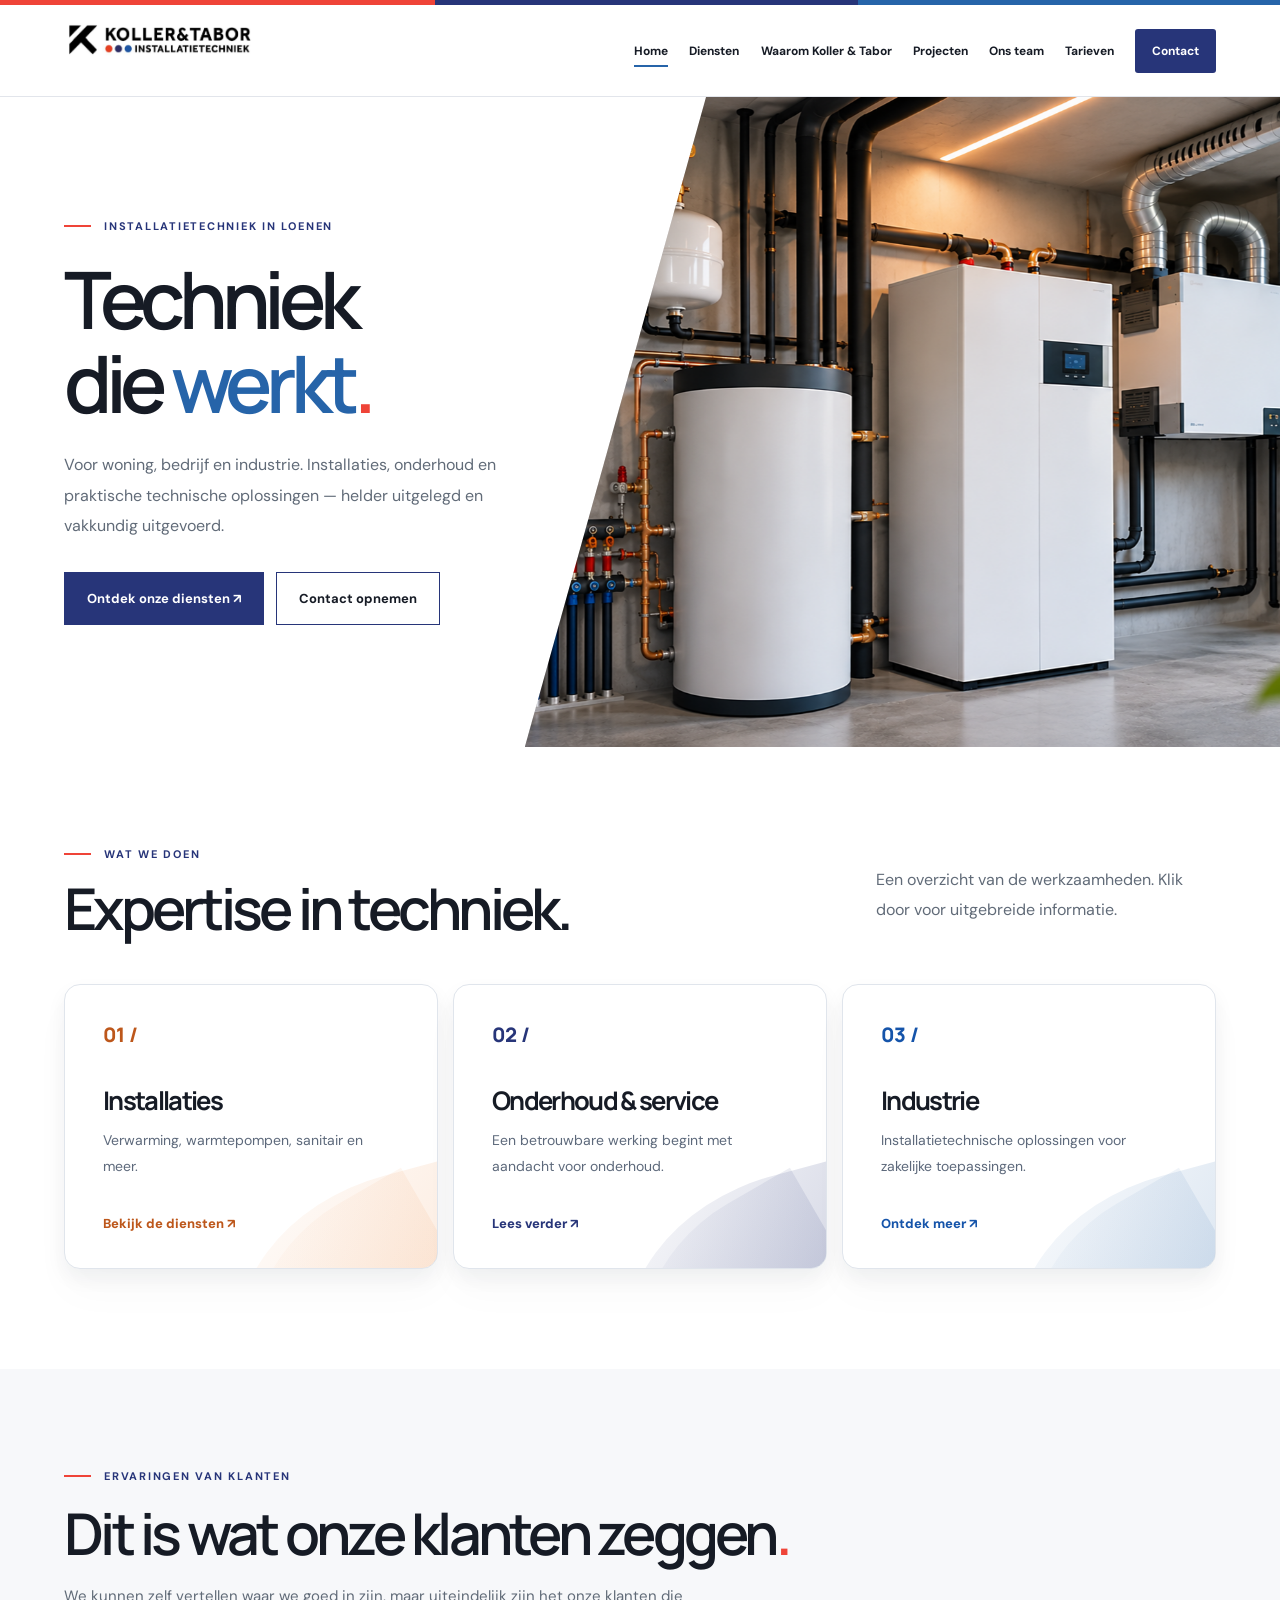
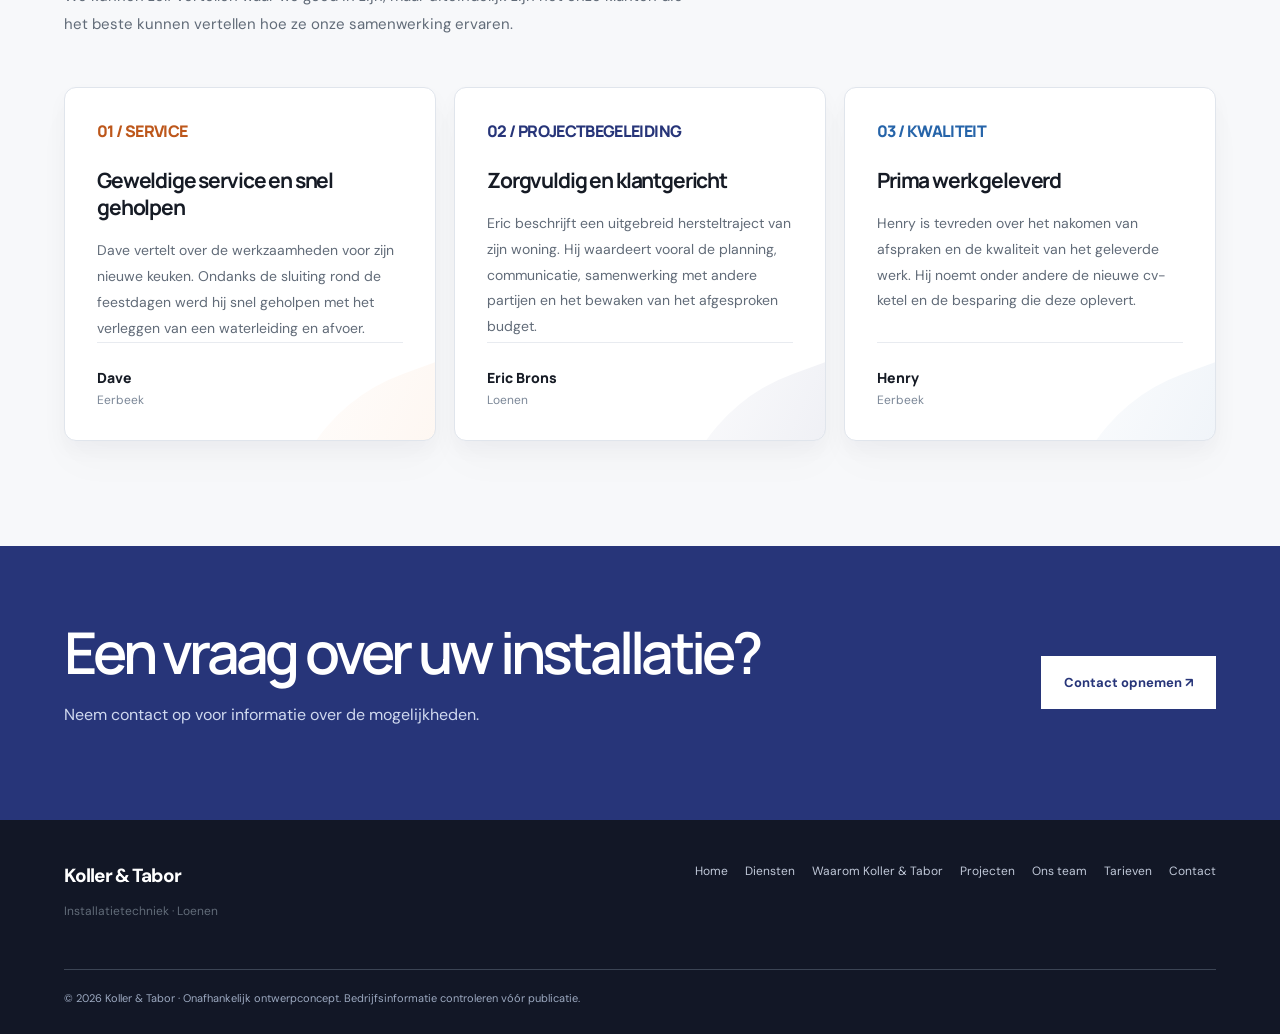
==== commit 9b26ac1e: "Update index.html" ====
--- a/index.html
+++ b/index.html
@@ -32,14 +32,15 @@
     defer
   ></script>
 
+
   <style>
 
     /* ======================================
-       HOMEPAGE V3.6
+       HOMEPAGE V3.7
 
        Bestaande hero behouden.
        Diensten behouden.
-       Waarom Koller & Tabor toegevoegd.
+       Nieuwe reviewsectie toegevoegd.
     ====================================== */
 
 
@@ -398,6 +399,411 @@
 
 
     /* ======================================
+       REVIEWS
+       HOMEPAGE V3.7
+    ====================================== */
+
+    .reviews-section {
+
+      padding-top: 100px;
+      padding-bottom: 105px;
+
+      background: #f7f8fa;
+
+    }
+
+
+    /* ======================================
+       REVIEW INTRODUCTIE
+    ====================================== */
+
+    .reviews-heading {
+
+      max-width: 760px;
+
+      margin-bottom: 48px;
+
+    }
+
+    .reviews-heading h2 {
+
+      margin-top: 18px;
+
+      font-family: Manrope, Arial, sans-serif;
+
+      font-size: clamp(36px, 4.5vw, 60px);
+
+      font-weight: 600;
+
+      letter-spacing: -.065em;
+
+      line-height: 1.12;
+
+      color: #161b25;
+
+    }
+
+    .reviews-heading h2 .red-dot {
+      color: #ef4438;
+    }
+
+    .reviews-heading p {
+
+      max-width: 630px;
+
+      margin-top: 18px;
+
+      font-size: 15px;
+
+      line-height: 1.85;
+
+      color: #616b78;
+
+    }
+
+
+    /* ======================================
+       REVIEWKAARTEN
+    ====================================== */
+
+    .reviews-grid {
+
+      display: grid;
+
+      grid-template-columns: repeat(3, minmax(0, 1fr));
+
+      gap: 18px;
+
+      align-items: stretch;
+
+    }
+
+
+    /* ======================================
+       REVIEWKAART BASIS
+    ====================================== */
+
+    .review-card {
+
+      position: relative;
+
+      display: flex;
+
+      flex-direction: column;
+
+      min-width: 0;
+
+      padding: 32px;
+
+      overflow: hidden;
+
+      background: #ffffff;
+
+      border: 1px solid #e0e5ec;
+
+      border-radius: 12px;
+
+      box-shadow:
+        0 9px 20px rgba(16, 30, 50, .035),
+        0 24px 42px rgba(16, 30, 50, .02);
+
+      transition:
+        transform .3s ease,
+        box-shadow .3s ease,
+        border-color .3s ease;
+
+    }
+
+
+    /* ======================================
+       REVIEWNUMMER
+    ====================================== */
+
+    .review-number {
+
+      display: block;
+
+      margin-bottom: 25px;
+
+      color: var(--blue);
+
+      font-family: Manrope, Arial, sans-serif;
+
+      font-size: 16px;
+
+      font-weight: 800;
+
+      letter-spacing: -.04em;
+
+    }
+
+
+    /* ======================================
+       REVIEWTITEL
+    ====================================== */
+
+    .review-card h3 {
+
+      position: relative;
+
+      z-index: 2;
+
+      margin-bottom: 17px;
+
+      color: var(--ink);
+
+      font-family: Manrope, Arial, sans-serif;
+
+      font-size: 21px;
+
+      font-weight: 700;
+
+      letter-spacing: -.055em;
+
+      line-height: 1.3;
+
+    }
+
+
+    /* ======================================
+       REVIEWTEKST
+    ====================================== */
+
+    .review-card > p {
+
+      position: relative;
+
+      z-index: 2;
+
+      margin: 0;
+
+      color: #616b78;
+
+      font-size: 14px;
+
+      line-height: 1.85;
+
+    }
+
+
+    /* ======================================
+       KLANTGEGEVENS
+    ====================================== */
+
+    .review-author {
+
+      position: relative;
+
+      z-index: 2;
+
+      display: flex;
+
+      flex-direction: column;
+
+      gap: 5px;
+
+      margin-top: auto;
+
+      padding-top: 25px;
+
+      border-top: 1px solid #e8ebf0;
+
+    }
+
+    .review-author strong {
+
+      color: var(--ink);
+
+      font-family: Manrope, Arial, sans-serif;
+
+      font-size: 14px;
+
+      font-weight: 800;
+
+    }
+
+    .review-author span {
+
+      color: #7b8797;
+
+      font-size: 12px;
+
+    }
+
+
+    /* ======================================
+       SUBTIELE KLEURACCENTEN
+    ====================================== */
+
+    .review-card:nth-child(1) .review-number {
+      color: #bd571b;
+    }
+
+    .review-card:nth-child(2) .review-number {
+      color: var(--navy);
+    }
+
+    .review-card:nth-child(3) .review-number {
+      color: var(--blue);
+    }
+
+
+    /* ======================================
+       DECORATIEVE GOLF
+    ====================================== */
+
+    .review-card::after {
+
+      content: '';
+
+      position: absolute;
+
+      right: -95px;
+
+      bottom: -155px;
+
+      width: 250px;
+
+      height: 215px;
+
+      border-radius: 65% 0 0 0;
+
+      background: linear-gradient(
+        135deg,
+        rgba(38, 100, 169, .01),
+        rgba(38, 100, 169, .12)
+      );
+
+      transform: rotate(-20deg);
+
+      pointer-events: none;
+
+    }
+
+    .review-card:nth-child(1)::after {
+
+      background: linear-gradient(
+        135deg,
+        rgba(239, 145, 75, .01),
+        rgba(239, 145, 75, .13)
+      );
+
+    }
+
+    .review-card:nth-child(2)::after {
+
+      background: linear-gradient(
+        135deg,
+        rgba(39, 53, 121, .01),
+        rgba(39, 53, 121, .13)
+      );
+
+    }
+
+
+    /* ======================================
+       REVIEW HOVER
+    ====================================== */
+
+    @media (hover: hover) and (pointer: fine) {
+
+      .review-card:hover {
+
+        transform: translateY(-5px);
+
+        border-color: #cbd7e7;
+
+        box-shadow:
+          0 15px 30px rgba(16, 30, 50, .075),
+          0 28px 45px rgba(16, 30, 50, .035);
+
+      }
+
+    }
+
+
+    /* ======================================
+       TABLET REVIEWS
+    ====================================== */
+
+    @media (max-width: 900px) {
+
+      .reviews-grid {
+
+        grid-template-columns: repeat(2, minmax(0, 1fr));
+
+      }
+
+      .review-card:last-child {
+
+        grid-column: 1 / -1;
+
+      }
+
+    }
+
+
+    /* ======================================
+       MOBIEL REVIEWS
+    ====================================== */
+
+    @media (max-width: 650px) {
+
+      .reviews-section {
+
+        padding-top: 65px;
+        padding-bottom: 70px;
+
+      }
+
+      .reviews-heading {
+
+        margin-bottom: 32px;
+
+      }
+
+      .reviews-heading h2 {
+
+        font-size: 36px;
+
+      }
+
+      .reviews-heading p {
+
+        font-size: 14px;
+
+      }
+
+      .reviews-grid {
+
+        grid-template-columns: 1fr;
+
+        gap: 16px;
+
+      }
+
+      .review-card {
+
+        padding: 27px;
+
+      }
+
+      .review-card:last-child {
+
+        grid-column: auto;
+
+      }
+
+      .review-card h3 {
+
+        font-size: 20px;
+
+      }
+
+    }
+
+
+    /* ======================================
        MINDER BEWEGING
     ====================================== */
 
@@ -405,6 +811,10 @@
 
       .hero-photo {
         animation: none;
+      }
+
+      .review-card {
+        transition: none;
       }
 
     }
@@ -430,6 +840,7 @@
     ====================================== -->
 
     <section class="hero">
+
 
       <div class="hero-photo-area">
 
@@ -447,6 +858,7 @@
 
         <div class="hero-copy reveal">
 
+
           <span class="eyebrow">
             Installatietechniek in Loenen
           </span>
@@ -496,6 +908,7 @@
 
           </div>
 
+
         </div>
 
       </div>
@@ -506,7 +919,6 @@
 
     <!-- ======================================
          DIENSTEN
-
          BESTAANDE KAARTEN BEHOUDEN
     ====================================== -->
 
@@ -645,39 +1057,38 @@
 
 
     <!-- ======================================
-         WAAROM KOLLER & TABOR
+         KLANTBEOORDELINGEN
 
          VERVANGT:
          - INTERACTIEVE WONING
          - OUDE OVER ONS SECTIE
     ====================================== -->
 
-    <section class="section section-soft why-section">
+    <section class="reviews-section">
 
       <div class="container">
 
 
-        <!-- INTRODUCTIE -->
-
-        <div class="why-heading reveal">
+        <!-- REVIEW INTRODUCTIE -->
+
+        <div class="reviews-heading reveal">
 
           <span class="eyebrow">
-            Waarom Koller &amp; Tabor
+            Ervaringen van klanten
           </span>
 
 
           <h2>
-            Techniek die werkt.
-            Mensen die meedenken.
+            Dit is wat onze klanten zeggen<span class="red-dot">.</span>
           </h2>
 
 
           <p>
 
-            Goede installatietechniek draait om meer
-            dan alleen de installatie zelf. Het gaat
-            om kennis, duidelijke communicatie en
-            oplossingen die passen bij uw situatie.
+            We kunnen zelf vertellen waar we goed in zijn,
+            maar uiteindelijk zijn het onze klanten die
+            het beste kunnen vertellen hoe ze onze
+            samenwerking ervaren.
 
           </p>
 
@@ -685,149 +1096,141 @@
 
 
 
-        <!-- VIER REDENEN -->
-
-        <div class="why-grid">
+        <!-- DRIE REVIEWKAARTEN -->
+
+        <div class="reviews-grid">
 
 
           <!-- ==================================
-               01 — VAKMANSCHAP
+               REVIEW 01 — DAVE
           ================================== -->
 
-          <article class="why-card reveal">
-
-            <span class="why-number">
-              01
+          <article class="review-card reveal">
+
+            <span class="review-number">
+              01 / SERVICE
             </span>
 
-            <span class="why-tag">
-              VAKMANSCHAP
+
+            <h3>
+              Geweldige service en snel geholpen
+            </h3>
+
+
+            <p>
+
+              Dave vertelt over de werkzaamheden
+              voor zijn nieuwe keuken. Ondanks de
+              sluiting rond de feestdagen werd hij
+              snel geholpen met het verleggen van
+              een waterleiding en afvoer.
+
+            </p>
+
+
+            <div class="review-author">
+
+              <strong>
+                Dave
+              </strong>
+
+              <span>
+                Eerbeek
+              </span>
+
+            </div>
+
+          </article>
+
+
+
+          <!-- ==================================
+               REVIEW 02 — ERIC
+          ================================== -->
+
+          <article class="review-card reveal">
+
+            <span class="review-number">
+              02 / PROJECTBEGELEIDING
             </span>
 
+
             <h3>
-              Kennis van techniek
+              Zorgvuldig en klantgericht
             </h3>
 
+
             <p>
 
-              Installatiewerk vraagt om technische
-              kennis en een zorgvuldige uitvoering.
-              De focus ligt op oplossingen die
-              passen bij uw situatie.
+              Eric beschrijft een uitgebreid
+              hersteltraject van zijn woning.
+              Hij waardeert vooral de planning,
+              communicatie, samenwerking met
+              andere partijen en het bewaken
+              van het afgesproken budget.
 
             </p>
 
+
+            <div class="review-author">
+
+              <strong>
+                Eric Brons
+              </strong>
+
+              <span>
+                Loenen
+              </span>
+
+            </div>
+
           </article>
 
 
 
           <!-- ==================================
-               02 — DUIDELIJKHEID
+               REVIEW 03 — HENRY
           ================================== -->
 
-          <article class="why-card reveal">
-
-            <span class="why-number">
-              02
+          <article class="review-card reveal">
+
+            <span class="review-number">
+              03 / KWALITEIT
             </span>
 
-            <span class="why-tag">
-              DUIDELIJKHEID
-            </span>
 
             <h3>
-              Helder uitgelegd
+              Prima werk geleverd
             </h3>
 
+
             <p>
 
-              U wilt weten wat er nodig is en wat
-              u kunt verwachten. Daarom staat
-              begrijpelijke uitleg centraal.
+              Henry is tevreden over het nakomen
+              van afspraken en de kwaliteit van
+              het geleverde werk. Hij noemt onder
+              andere de nieuwe cv-ketel en de
+              besparing die deze oplevert.
 
             </p>
 
+
+            <div class="review-author">
+
+              <strong>
+                Henry
+              </strong>
+
+              <span>
+                Eerbeek
+              </span>
+
+            </div>
+
           </article>
 
 
-
-          <!-- ==================================
-               03 — BREED INZETBAAR
-          ================================== -->
-
-          <article class="why-card reveal">
-
-            <span class="why-number">
-              03
-            </span>
-
-            <span class="why-tag">
-              BREED INZETBAAR
-            </span>
-
-            <h3>
-              Voor woning en bedrijf
-            </h3>
-
-            <p>
-
-              Van installaties en onderhoud tot
-              praktische technische oplossingen
-              voor woningen, bedrijven en
-              industriële omgevingen.
-
-            </p>
-
-          </article>
-
-
-
-          <!-- ==================================
-               04 — PRAKTISCHE AANPAK
-          ================================== -->
-
-          <article class="why-card reveal">
-
-            <span class="why-number">
-              04
-            </span>
-
-            <span class="why-tag">
-              PRAKTISCHE AANPAK
-            </span>
-
-            <h3>
-              Techniek die werkt
-            </h3>
-
-            <p>
-
-              Geen onnodig ingewikkeld verhaal,
-              maar aandacht voor een passende
-              oplossing en een vakkundige uitvoering.
-
-            </p>
-
-          </article>
-
-
         </div>
-
-
-
-        <!-- LINK NAAR WAAROM PAGINA -->
-
-        <div class="btn-row">
-
-          <a
-            class="btn btn-primary"
-            href="waarom.html"
-          >
-            Ontdek waarom Koller &amp; Tabor ↗
-          </a>
-
-        </div>
-
 
       </div>
 
@@ -837,7 +1240,6 @@
 
     <!-- ======================================
          CONTACTBALK
-
          BESTAANDE SECTIE BEHOUDEN
     ====================================== -->
 
@@ -878,7 +1280,6 @@
   </main>
 
 
-
   <!-- FOOTER UIT SCRIPT.JS -->
 
   <div id="site-footer"></div>
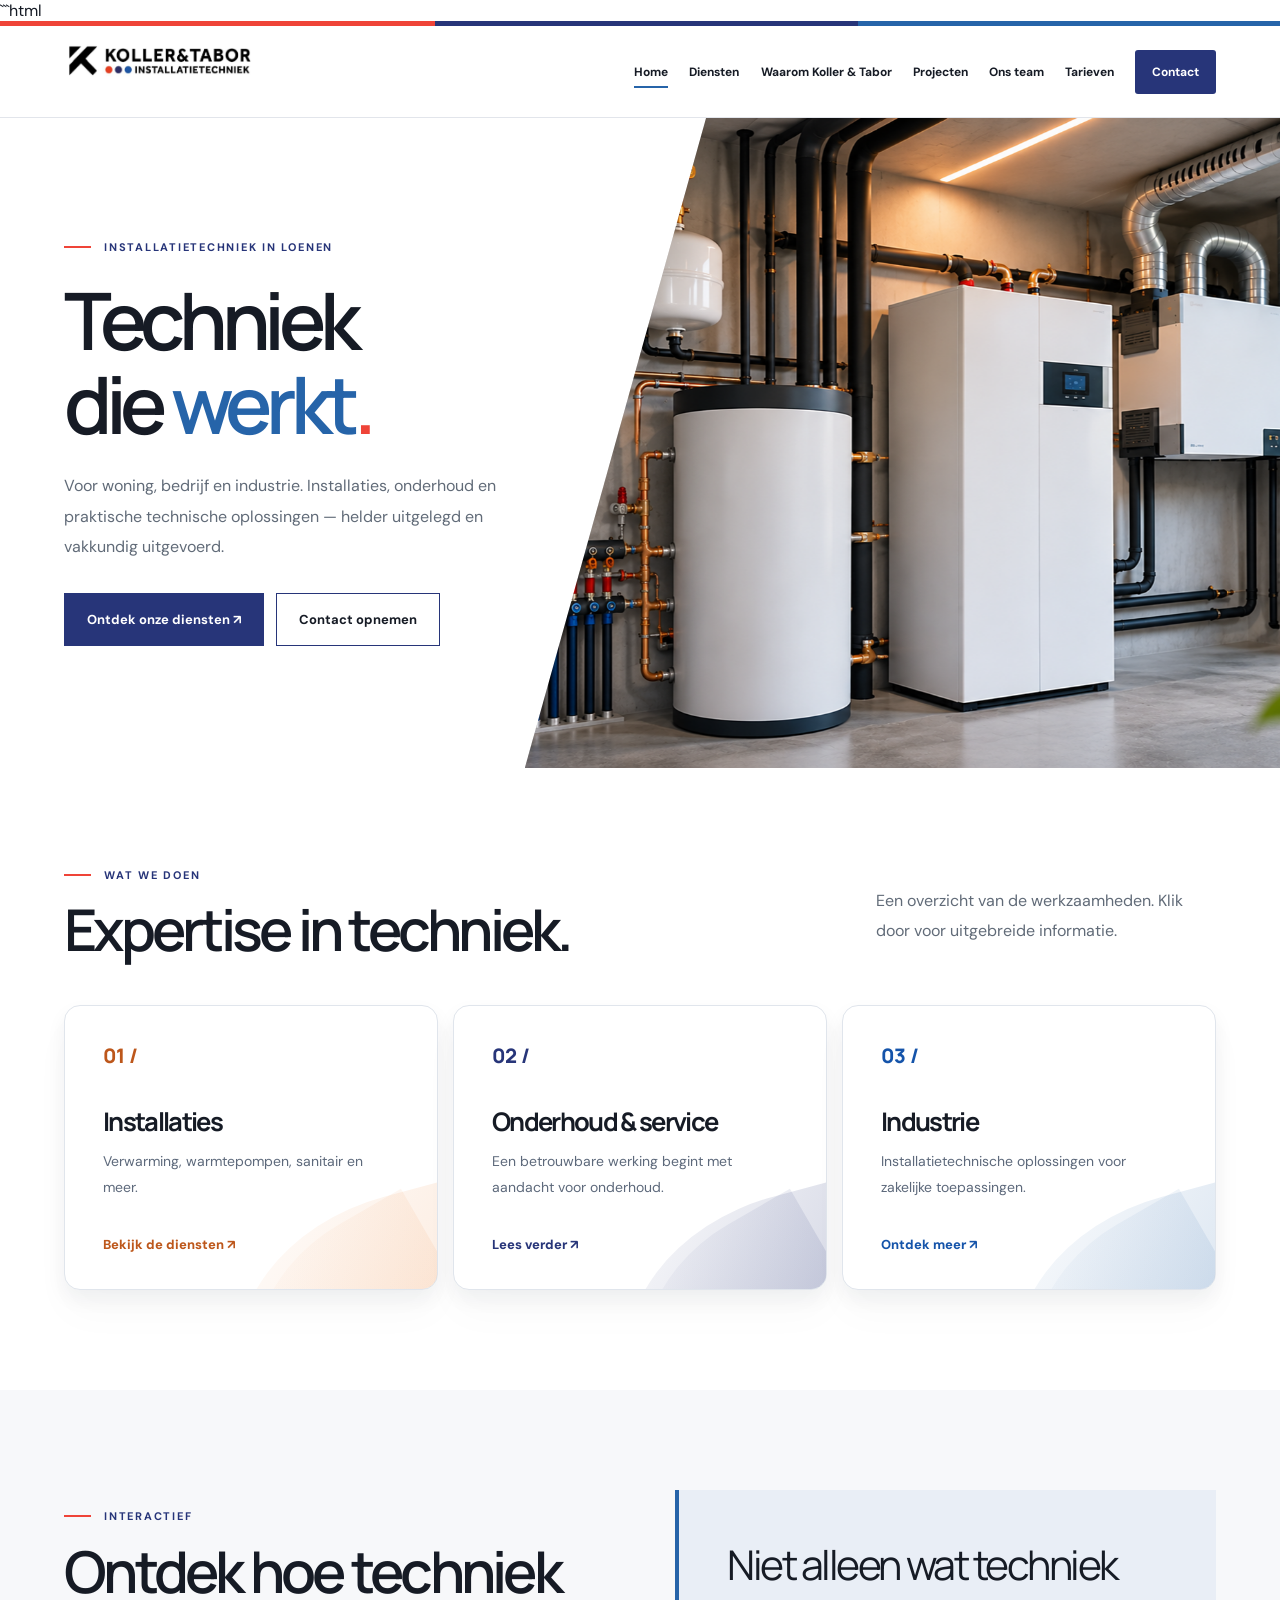
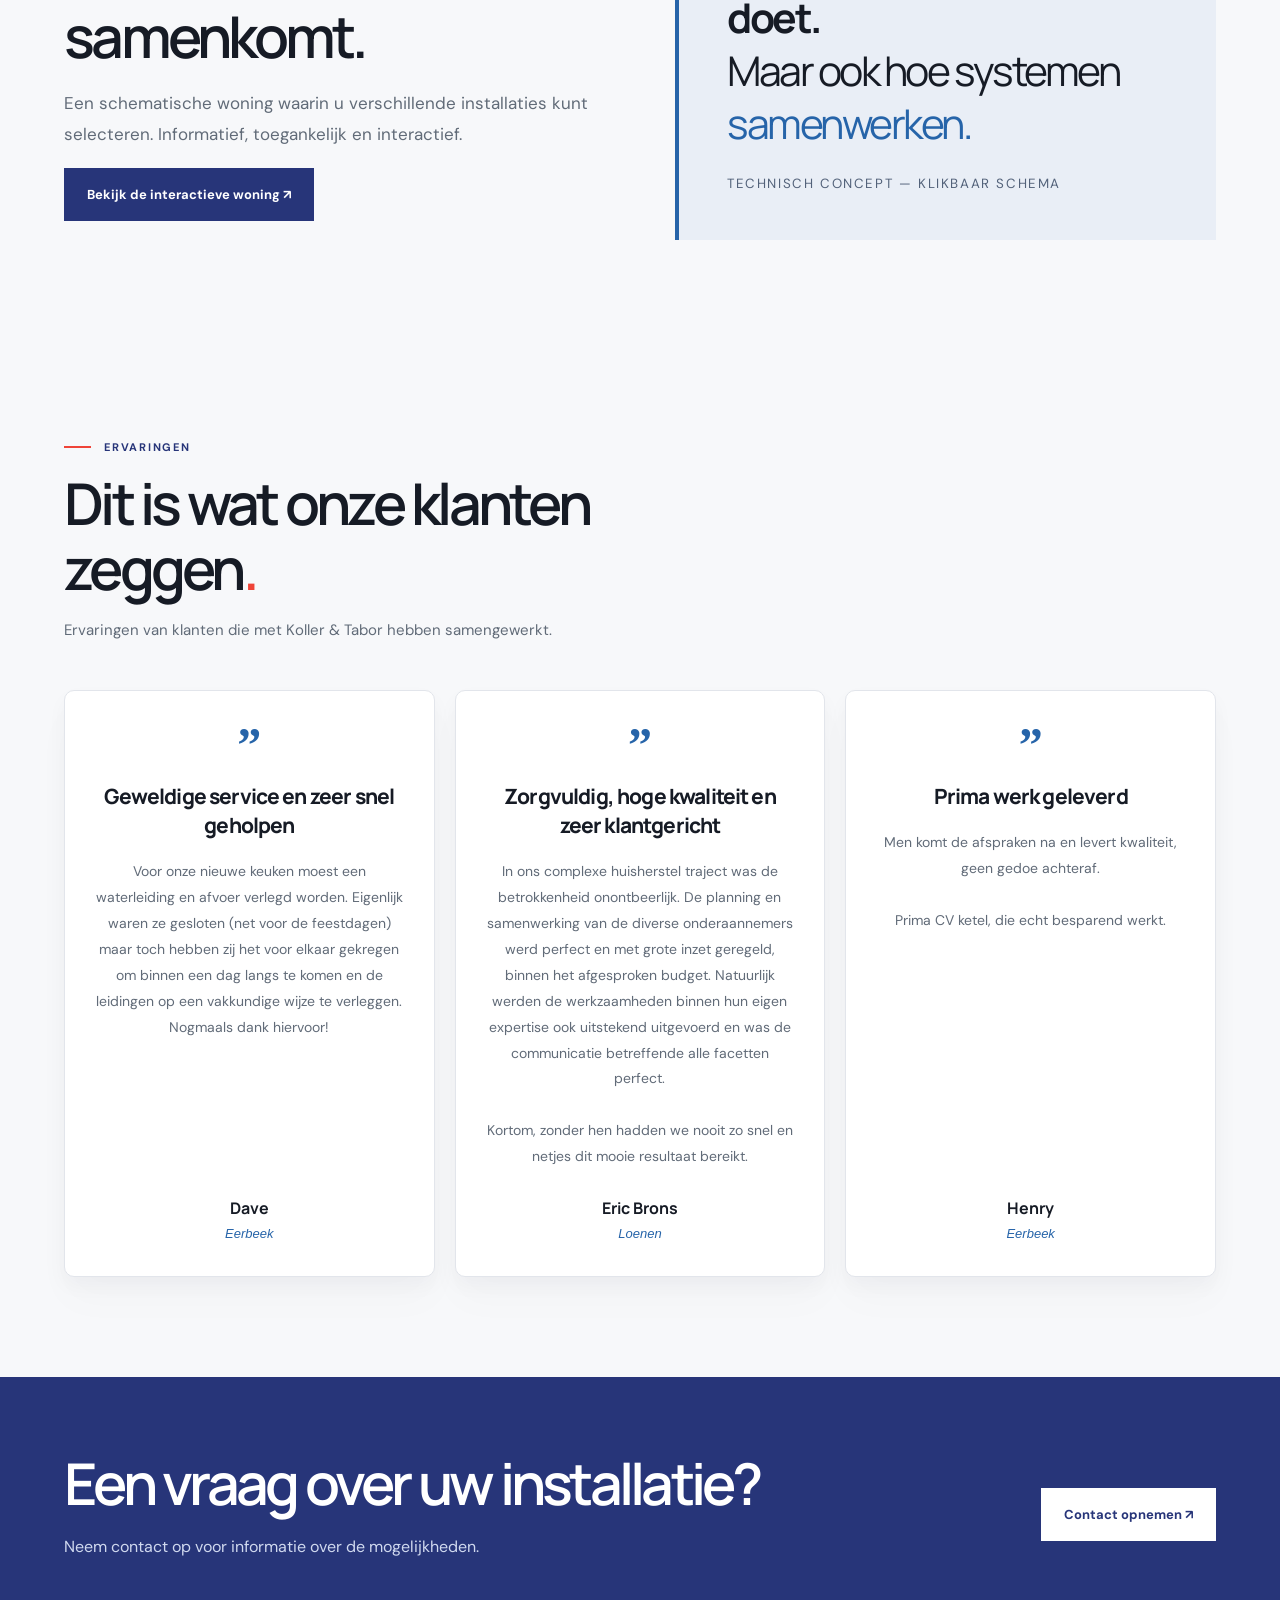
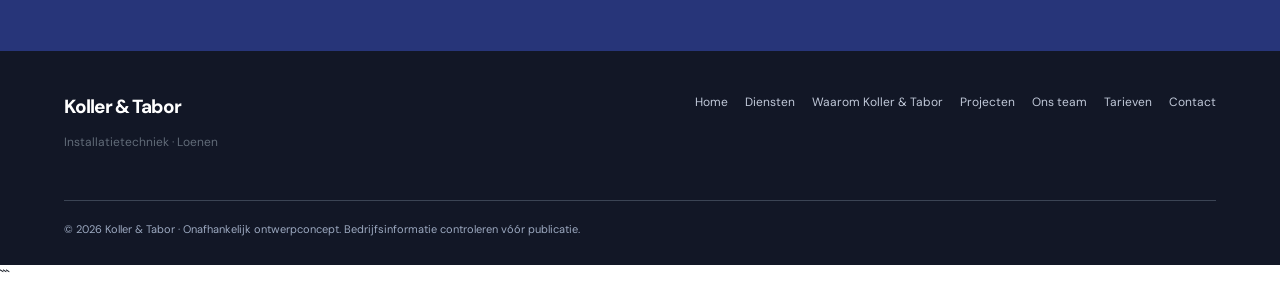
==== commit 989e3363: "Refactor HTML structure and clean up comments" ====
--- a/index.html
+++ b/index.html
@@ -1,3 +1,4 @@
+```html
 <!DOCTYPE html>
 <html lang="nl">
 
@@ -10,10 +11,7 @@
     content="width=device-width, initial-scale=1.0"
   >
 
-  <meta
-    name="theme-color"
-    content="#ffffff"
-  >
+  <meta name="theme-color" content="#ffffff">
 
   <meta
     name="description"
@@ -22,65 +20,34 @@
 
   <title>Home | Koller &amp; Tabor</title>
 
-  <link
-    rel="stylesheet"
-    href="style.css"
-  >
-
-  <script
-    src="script.js"
-    defer
-  ></script>
+  <link rel="stylesheet" href="style.css">
+
+  <script src="script.js" defer></script>
 
 
   <style>
 
     /* ======================================
-       HOMEPAGE V3.7
-
-       Bestaande hero behouden.
-       Diensten behouden.
-       Nieuwe reviewsectie toegevoegd.
+       HOMEPAGE HERO
+       BESTAANDE VERSIE BEHOUDEN
     ====================================== */
 
-
-    /* ======================================
-       HERO BASIS
-    ====================================== */
-
     .hero {
-
       position: relative;
-
       width: 100%;
-
       min-height: 650px;
-
       overflow: hidden;
-
       background: #ffffff;
-
       isolation: isolate;
-
-    }
-
-
-    /* ======================================
-       FOTO RECHTS
-    ====================================== */
+    }
 
     .hero-photo-area {
-
       position: absolute;
-
       top: 0;
       bottom: 0;
       right: 0;
-
       width: 59%;
-
       z-index: 1;
-
       overflow: hidden;
 
       clip-path: polygon(
@@ -91,25 +58,18 @@
       );
 
       background: #e8e9eb;
-
     }
 
     .hero-photo {
-
       display: block;
-
       width: 100%;
       height: 100%;
-
       object-fit: cover;
       object-position: center center;
-
       animation: heroPhotoAppear 1.2s ease-out both;
-
     }
 
     @keyframes heroPhotoAppear {
-
       from {
         opacity: 0;
         transform: scale(1.04);
@@ -119,18 +79,10 @@
         opacity: 1;
         transform: scale(1);
       }
-
-    }
-
-
-    /* ======================================
-       HERO TEKST
-    ====================================== */
+    }
 
     .hero-content {
-
       position: relative;
-
       z-index: 3;
 
       display: flex;
@@ -140,48 +92,34 @@
 
       padding-top: 75px;
       padding-bottom: 75px;
-
     }
 
     .hero-content .hero-copy {
-
       width: 49%;
       max-width: 540px;
       min-width: 0;
 
       position: relative;
       z-index: 4;
-
-    }
-
-
-    /* ======================================
-       HERO TITEL
-    ====================================== */
+    }
 
     .hero-heading {
-
       margin-top: 30px;
       margin-bottom: 30px;
 
       font-family: Manrope, Arial, sans-serif;
-
       font-size: clamp(56px, 6.2vw, 98px);
-
       font-weight: 600;
 
       line-height: 1.07;
       letter-spacing: -.08em;
 
       color: #161b25;
-
     }
 
     .hero-heading .line {
-
       display: block;
       white-space: nowrap;
-
     }
 
     .hero-heading .accent {
@@ -192,22 +130,14 @@
       color: #ef4438;
     }
 
-
-    /* ======================================
-       BESCHRIJVING EN KNOPPEN
-    ====================================== */
-
     .hero-description {
-
       max-width: 460px;
-
       margin-bottom: 0;
 
       font-size: 16px;
       line-height: 1.9;
 
       color: #616b78;
-
     }
 
     .hero-content .btn-row {
@@ -216,7 +146,7 @@
 
 
     /* ======================================
-       GROTE SCHERMEN
+       HERO RESPONSIVE
     ====================================== */
 
     @media (min-width: 1500px) {
@@ -232,14 +162,9 @@
     }
 
 
-    /* ======================================
-       KLEINERE LAPTOPS
-    ====================================== */
-
     @media (max-width: 1200px) {
 
       .hero-photo-area {
-
         width: 57%;
 
         clip-path: polygon(
@@ -248,7 +173,6 @@
           100% 100%,
           9% 100%
         );
-
       }
 
       .hero-heading {
@@ -262,10 +186,6 @@
     }
 
 
-    /* ======================================
-       TABLET
-    ====================================== */
-
     @media (max-width: 900px) {
 
       .hero {
@@ -277,7 +197,6 @@
       }
 
       .hero-photo-area {
-
         width: 55%;
 
         clip-path: polygon(
@@ -286,7 +205,6 @@
           100% 100%,
           15% 100%
         );
-
       }
 
       .hero-content .hero-copy {
@@ -304,23 +222,15 @@
     }
 
 
-    /* ======================================
-       MOBIEL
-    ====================================== */
-
     @media (max-width: 760px) {
 
       .hero {
-
         min-height: 0;
-
         display: flex;
         flex-direction: column;
-
       }
 
       .hero-content {
-
         order: 1;
 
         min-height: 0;
@@ -328,14 +238,11 @@
 
         padding-top: 65px;
         padding-bottom: 55px;
-
       }
 
       .hero-content .hero-copy {
-
         width: 100%;
         max-width: 100%;
-
       }
 
       .hero-heading {
@@ -343,14 +250,11 @@
       }
 
       .hero-description {
-
         max-width: 540px;
         font-size: 15px;
-
       }
 
       .hero-photo-area {
-
         position: relative;
 
         top: auto;
@@ -363,7 +267,6 @@
         height: 380px;
 
         clip-path: none;
-
       }
 
       .hero-photo {
@@ -373,10 +276,6 @@
     }
 
 
-    /* ======================================
-       KLEINE TELEFOONS
-    ====================================== */
-
     @media (max-width: 450px) {
 
       .hero-heading {
@@ -388,327 +287,137 @@
       }
 
       .hero-content .btn-row {
-
         display: flex;
         flex-direction: column;
         align-items: stretch;
-
       }
 
     }
 
 
     /* ======================================
-       REVIEWS
-       HOMEPAGE V3.7
+       KLANTREVIEWS
+       NIEUWE HOMEPAGE SECTIE
     ====================================== */
 
     .reviews-section {
-
-      padding-top: 100px;
-      padding-bottom: 105px;
-
-      background: #f7f8fa;
-
-    }
-
-
-    /* ======================================
-       REVIEW INTRODUCTIE
-    ====================================== */
+      padding: 100px 0;
+      background: var(--paper);
+    }
 
     .reviews-heading {
-
-      max-width: 760px;
-
-      margin-bottom: 48px;
-
+      max-width: 700px;
+      margin-bottom: 45px;
     }
 
     .reviews-heading h2 {
-
-      margin-top: 18px;
-
-      font-family: Manrope, Arial, sans-serif;
-
+      margin-top: 17px;
       font-size: clamp(36px, 4.5vw, 60px);
-
-      font-weight: 600;
-
-      letter-spacing: -.065em;
-
-      line-height: 1.12;
-
-      color: #161b25;
-
-    }
-
-    .reviews-heading h2 .red-dot {
-      color: #ef4438;
     }
 
     .reviews-heading p {
-
-      max-width: 630px;
-
-      margin-top: 18px;
-
+      max-width: 560px;
+      margin-top: 17px;
       font-size: 15px;
-
-      line-height: 1.85;
-
-      color: #616b78;
-
-    }
-
-
-    /* ======================================
-       REVIEWKAARTEN
-    ====================================== */
+    }
 
     .reviews-grid {
-
       display: grid;
-
       grid-template-columns: repeat(3, minmax(0, 1fr));
-
-      gap: 18px;
-
       align-items: stretch;
-
-    }
-
-
-    /* ======================================
-       REVIEWKAART BASIS
-    ====================================== */
+      gap: 20px;
+    }
 
     .review-card {
-
-      position: relative;
-
       display: flex;
-
       flex-direction: column;
+      align-items: center;
 
       min-width: 0;
-
-      padding: 32px;
-
-      overflow: hidden;
-
-      background: #ffffff;
-
-      border: 1px solid #e0e5ec;
-
-      border-radius: 12px;
+      padding: 35px 30px;
+
+      background: white;
+
+      border: 1px solid var(--line);
+      border-radius: 10px;
 
       box-shadow:
         0 9px 20px rgba(16, 30, 50, .035),
         0 24px 42px rgba(16, 30, 50, .02);
+
+      text-align: center;
 
       transition:
         transform .3s ease,
         box-shadow .3s ease,
         border-color .3s ease;
-
-    }
-
-
-    /* ======================================
-       REVIEWNUMMER
-    ====================================== */
-
-    .review-number {
-
+    }
+
+    .review-quote-mark {
       display: block;
 
-      margin-bottom: 25px;
+      margin-bottom: 17px;
 
       color: var(--blue);
 
-      font-family: Manrope, Arial, sans-serif;
-
+      font-family: Georgia, serif;
+      font-size: 48px;
+      font-weight: 800;
+      line-height: .8;
+    }
+
+    .review-card h3 {
+      margin-bottom: 19px;
+
+      color: var(--ink);
+
+      font-family: var(--font);
+      font-size: 21px;
+      font-weight: 750;
+
+      letter-spacing: -.04em;
+      line-height: 1.4;
+    }
+
+    .review-card blockquote {
+      width: 100%;
+      margin: 0;
+
+      color: var(--muted);
+
+      font-size: 14px;
+      line-height: 1.85;
+    }
+
+    .review-author {
+      margin-top: auto;
+      padding-top: 27px;
+    }
+
+    .review-author strong {
+      display: block;
+
+      color: var(--ink);
+
+      font-family: var(--font);
       font-size: 16px;
-
-      font-weight: 800;
-
-      letter-spacing: -.04em;
-
-    }
-
-
-    /* ======================================
-       REVIEWTITEL
-    ====================================== */
-
-    .review-card h3 {
-
-      position: relative;
-
-      z-index: 2;
-
-      margin-bottom: 17px;
-
-      color: var(--ink);
-
-      font-family: Manrope, Arial, sans-serif;
-
-      font-size: 21px;
-
       font-weight: 700;
-
-      letter-spacing: -.055em;
-
-      line-height: 1.3;
-
-    }
-
-
-    /* ======================================
-       REVIEWTEKST
-    ====================================== */
-
-    .review-card > p {
-
-      position: relative;
-
-      z-index: 2;
-
-      margin: 0;
-
-      color: #616b78;
-
-      font-size: 14px;
-
-      line-height: 1.85;
-
-    }
-
-
-    /* ======================================
-       KLANTGEGEVENS
-    ====================================== */
-
-    .review-author {
-
-      position: relative;
-
-      z-index: 2;
-
-      display: flex;
-
-      flex-direction: column;
-
-      gap: 5px;
-
-      margin-top: auto;
-
-      padding-top: 25px;
-
-      border-top: 1px solid #e8ebf0;
-
-    }
-
-    .review-author strong {
-
-      color: var(--ink);
-
-      font-family: Manrope, Arial, sans-serif;
-
-      font-size: 14px;
-
-      font-weight: 800;
-
     }
 
     .review-author span {
-
-      color: #7b8797;
-
-      font-size: 12px;
-
-    }
-
-
-    /* ======================================
-       SUBTIELE KLEURACCENTEN
-    ====================================== */
-
-    .review-card:nth-child(1) .review-number {
-      color: #bd571b;
-    }
-
-    .review-card:nth-child(2) .review-number {
-      color: var(--navy);
-    }
-
-    .review-card:nth-child(3) .review-number {
+      display: block;
+
+      margin-top: 7px;
+
       color: var(--blue);
-    }
-
-
-    /* ======================================
-       DECORATIEVE GOLF
-    ====================================== */
-
-    .review-card::after {
-
-      content: '';
-
-      position: absolute;
-
-      right: -95px;
-
-      bottom: -155px;
-
-      width: 250px;
-
-      height: 215px;
-
-      border-radius: 65% 0 0 0;
-
-      background: linear-gradient(
-        135deg,
-        rgba(38, 100, 169, .01),
-        rgba(38, 100, 169, .12)
-      );
-
-      transform: rotate(-20deg);
-
-      pointer-events: none;
-
-    }
-
-    .review-card:nth-child(1)::after {
-
-      background: linear-gradient(
-        135deg,
-        rgba(239, 145, 75, .01),
-        rgba(239, 145, 75, .13)
-      );
-
-    }
-
-    .review-card:nth-child(2)::after {
-
-      background: linear-gradient(
-        135deg,
-        rgba(39, 53, 121, .01),
-        rgba(39, 53, 121, .13)
-      );
-
-    }
-
-
-    /* ======================================
-       REVIEW HOVER
-    ====================================== */
+
+      font-size: 13px;
+      font-style: italic;
+    }
 
     @media (hover: hover) and (pointer: fine) {
 
       .review-card:hover {
-
         transform: translateY(-5px);
 
         border-color: #cbd7e7;
@@ -716,88 +425,57 @@
         box-shadow:
           0 15px 30px rgba(16, 30, 50, .075),
           0 28px 45px rgba(16, 30, 50, .035);
-
       }
 
     }
 
 
     /* ======================================
-       TABLET REVIEWS
+       REVIEWS TABLET
     ====================================== */
 
-    @media (max-width: 900px) {
+    @media (max-width: 1040px) {
 
       .reviews-grid {
-
         grid-template-columns: repeat(2, minmax(0, 1fr));
-
       }
 
       .review-card:last-child {
-
         grid-column: 1 / -1;
-
       }
 
     }
 
 
     /* ======================================
-       MOBIEL REVIEWS
+       REVIEWS MOBIEL
     ====================================== */
 
-    @media (max-width: 650px) {
+    @media (max-width: 760px) {
 
       .reviews-section {
-
-        padding-top: 65px;
-        padding-bottom: 70px;
-
+        padding: 65px 0 75px;
       }
 
       .reviews-heading {
-
-        margin-bottom: 32px;
-
+        margin-bottom: 30px;
       }
 
       .reviews-heading h2 {
-
         font-size: 36px;
-
-      }
-
-      .reviews-heading p {
-
-        font-size: 14px;
-
       }
 
       .reviews-grid {
-
         grid-template-columns: 1fr;
-
         gap: 16px;
-
+      }
+
+      .review-card:last-child {
+        grid-column: auto;
       }
 
       .review-card {
-
-        padding: 27px;
-
-      }
-
-      .review-card:last-child {
-
-        grid-column: auto;
-
-      }
-
-      .review-card h3 {
-
-        font-size: 20px;
-
+        padding: 30px 25px;
       }
 
     }
@@ -827,7 +505,7 @@
 <body>
 
 
-  <!-- NAVIGATIE UIT SCRIPT.JS -->
+  <!-- HEADER UIT SCRIPT.JS -->
 
   <div id="site-header"></div>
 
@@ -840,7 +518,6 @@
     ====================================== -->
 
     <section class="hero">
-
 
       <div class="hero-photo-area">
 
@@ -858,12 +535,10 @@
 
         <div class="hero-copy reveal">
 
-
           <span class="eyebrow">
             Installatietechniek in Loenen
           </span>
 
-
           <h1 class="hero-heading">
 
             <span class="line">
@@ -871,10 +546,8 @@
             </span>
 
             <span class="line">
-
               die
               <span class="accent">werkt</span><span class="red-dot">.</span>
-
             </span>
 
           </h1>
@@ -908,7 +581,6 @@
 
           </div>
 
-
         </div>
 
       </div>
@@ -919,13 +591,11 @@
 
     <!-- ======================================
          DIENSTEN
-         BESTAANDE KAARTEN BEHOUDEN
     ====================================== -->
 
     <section class="section">
 
       <div class="container">
-
 
         <div class="section-head reveal">
 
@@ -941,22 +611,18 @@
 
           </div>
 
-
           <p>
-
             Een overzicht van de werkzaamheden.
             Klik door voor uitgebreide informatie.
-
           </p>
 
         </div>
 
 
-
         <div class="cards">
 
 
-          <!-- KAART 1 — INSTALLATIES -->
+          <!-- KAART 1 -->
 
           <a
             class="card reveal"
@@ -973,10 +639,8 @@
             </h3>
 
             <p>
-
               Verwarming, warmtepompen,
               sanitair en meer.
-
             </p>
 
             <span class="card-link">
@@ -987,7 +651,7 @@
 
 
 
-          <!-- KAART 2 — ONDERHOUD -->
+          <!-- KAART 2 -->
 
           <a
             class="card reveal"
@@ -1004,10 +668,8 @@
             </h3>
 
             <p>
-
               Een betrouwbare werking begint
               met aandacht voor onderhoud.
-
             </p>
 
             <span class="card-link">
@@ -1018,7 +680,7 @@
 
 
 
-          <!-- KAART 3 — INDUSTRIE -->
+          <!-- KAART 3 -->
 
           <a
             class="card reveal"
@@ -1035,10 +697,8 @@
             </h3>
 
             <p>
-
               Installatietechnische oplossingen
               voor zakelijke toepassingen.
-
             </p>
 
             <span class="card-link">
@@ -1057,76 +717,131 @@
 
 
     <!-- ======================================
-         KLANTBEOORDELINGEN
-
-         VERVANGT:
-         - INTERACTIEVE WONING
-         - OUDE OVER ONS SECTIE
+         INTERACTIEVE WONING
+         BESTAANDE SECTIE BEHOUDEN
     ====================================== -->
 
+    <section class="section section-soft">
+
+      <div class="container split">
+
+        <div class="reveal">
+
+          <span class="eyebrow">
+            Interactief
+          </span>
+
+          <h2>
+            Ontdek hoe techniek samenkomt.
+          </h2>
+
+          <p class="lead">
+
+            Een schematische woning waarin u
+            verschillende installaties kunt selecteren.
+            Informatief, toegankelijk en interactief.
+
+          </p>
+
+          <a
+            class="btn btn-primary"
+            href="woning.html"
+          >
+            Bekijk de interactieve woning ↗
+          </a>
+
+        </div>
+
+
+        <div class="feature-block reveal">
+
+          <div class="big">
+
+            Niet alleen wat techniek
+            <strong>doet.</strong>
+
+            <br>
+
+            Maar ook hoe systemen
+            <span class="accent">
+              samenwerken.
+            </span>
+
+          </div>
+
+          <small>
+            Technisch concept — klikbaar schema
+          </small>
+
+        </div>
+
+      </div>
+
+    </section>
+
+
+
+    <!-- ======================================
+         KLANTREVIEWS
+         LETTERLIJKE KLANTBEOORDELINGEN
+    ====================================== -->
+
     <section class="reviews-section">
 
       <div class="container">
 
 
-        <!-- REVIEW INTRODUCTIE -->
+        <!-- TITEL -->
 
         <div class="reviews-heading reveal">
 
           <span class="eyebrow">
-            Ervaringen van klanten
+            Ervaringen
           </span>
-
 
           <h2>
             Dit is wat onze klanten zeggen<span class="red-dot">.</span>
           </h2>
 
-
           <p>
-
-            We kunnen zelf vertellen waar we goed in zijn,
-            maar uiteindelijk zijn het onze klanten die
-            het beste kunnen vertellen hoe ze onze
-            samenwerking ervaren.
-
+            Ervaringen van klanten die met
+            Koller &amp; Tabor hebben samengewerkt.
           </p>
 
         </div>
 
 
 
-        <!-- DRIE REVIEWKAARTEN -->
-
         <div class="reviews-grid">
 
 
           <!-- ==================================
-               REVIEW 01 — DAVE
+               REVIEW 1 - DAVE
           ================================== -->
 
           <article class="review-card reveal">
 
-            <span class="review-number">
-              01 / SERVICE
-            </span>
-
+            <span
+              class="review-quote-mark"
+              aria-hidden="true"
+            >
+              ”
+            </span>
 
             <h3>
-              Geweldige service en snel geholpen
+              Geweldige service en zeer snel geholpen
             </h3>
 
-
-            <p>
-
-              Dave vertelt over de werkzaamheden
-              voor zijn nieuwe keuken. Ondanks de
-              sluiting rond de feestdagen werd hij
-              snel geholpen met het verleggen van
-              een waterleiding en afvoer.
-
-            </p>
-
+            <blockquote>
+
+              Voor onze nieuwe keuken moest een waterleiding
+              en afvoer verlegd worden. Eigenlijk waren ze
+              gesloten (net voor de feestdagen) maar toch
+              hebben zij het voor elkaar gekregen om binnen
+              een dag langs te komen en de leidingen op een
+              vakkundige wijze te verleggen. Nogmaals dank hiervoor!
+
+            </blockquote>
 
             <div class="review-author">
 
@@ -1145,32 +860,39 @@
 
 
           <!-- ==================================
-               REVIEW 02 — ERIC
+               REVIEW 2 - ERIC BRONS
           ================================== -->
 
           <article class="review-card reveal">
 
-            <span class="review-number">
-              02 / PROJECTBEGELEIDING
-            </span>
-
+            <span
+              class="review-quote-mark"
+              aria-hidden="true"
+            >
+              ”
+            </span>
 
             <h3>
-              Zorgvuldig en klantgericht
+              Zorgvuldig, hoge kwaliteit en zeer klantgericht
             </h3>
 
-
-            <p>
-
-              Eric beschrijft een uitgebreid
-              hersteltraject van zijn woning.
-              Hij waardeert vooral de planning,
-              communicatie, samenwerking met
-              andere partijen en het bewaken
-              van het afgesproken budget.
-
-            </p>
-
+            <blockquote>
+
+              In ons complexe huisherstel traject was de
+              betrokkenheid onontbeerlijk. De planning en
+              samenwerking van de diverse onderaannemers
+              werd perfect en met grote inzet geregeld,
+              binnen het afgesproken budget. Natuurlijk
+              werden de werkzaamheden binnen hun eigen
+              expertise ook uitstekend uitgevoerd en was
+              de communicatie betreffende alle facetten perfect.
+
+              <br><br>
+
+              Kortom, zonder hen hadden we nooit zo snel
+              en netjes dit mooie resultaat bereikt.
+
+            </blockquote>
 
             <div class="review-author">
 
@@ -1189,31 +911,32 @@
 
 
           <!-- ==================================
-               REVIEW 03 — HENRY
+               REVIEW 3 - HENRY
           ================================== -->
 
           <article class="review-card reveal">
 
-            <span class="review-number">
-              03 / KWALITEIT
-            </span>
-
+            <span
+              class="review-quote-mark"
+              aria-hidden="true"
+            >
+              ”
+            </span>
 
             <h3>
               Prima werk geleverd
             </h3>
 
-
-            <p>
-
-              Henry is tevreden over het nakomen
-              van afspraken en de kwaliteit van
-              het geleverde werk. Hij noemt onder
-              andere de nieuwe cv-ketel en de
-              besparing die deze oplevert.
-
-            </p>
-
+            <blockquote>
+
+              Men komt de afspraken na en levert kwaliteit,
+              geen gedoe achteraf.
+
+              <br><br>
+
+              Prima CV ketel, die echt besparend werkt.
+
+            </blockquote>
 
             <div class="review-author">
 
@@ -1247,7 +970,6 @@
 
       <div class="container">
 
-
         <div>
 
           <h2>
@@ -1255,10 +977,8 @@
           </h2>
 
           <p>
-
             Neem contact op voor informatie
             over de mogelijkheden.
-
           </p>
 
         </div>
@@ -1271,13 +991,13 @@
           Contact opnemen ↗
         </a>
 
-
       </div>
 
     </section>
 
 
   </main>
+
 
 
   <!-- FOOTER UIT SCRIPT.JS -->
@@ -1287,3 +1007,4 @@
 
 </body>
 </html>
+```
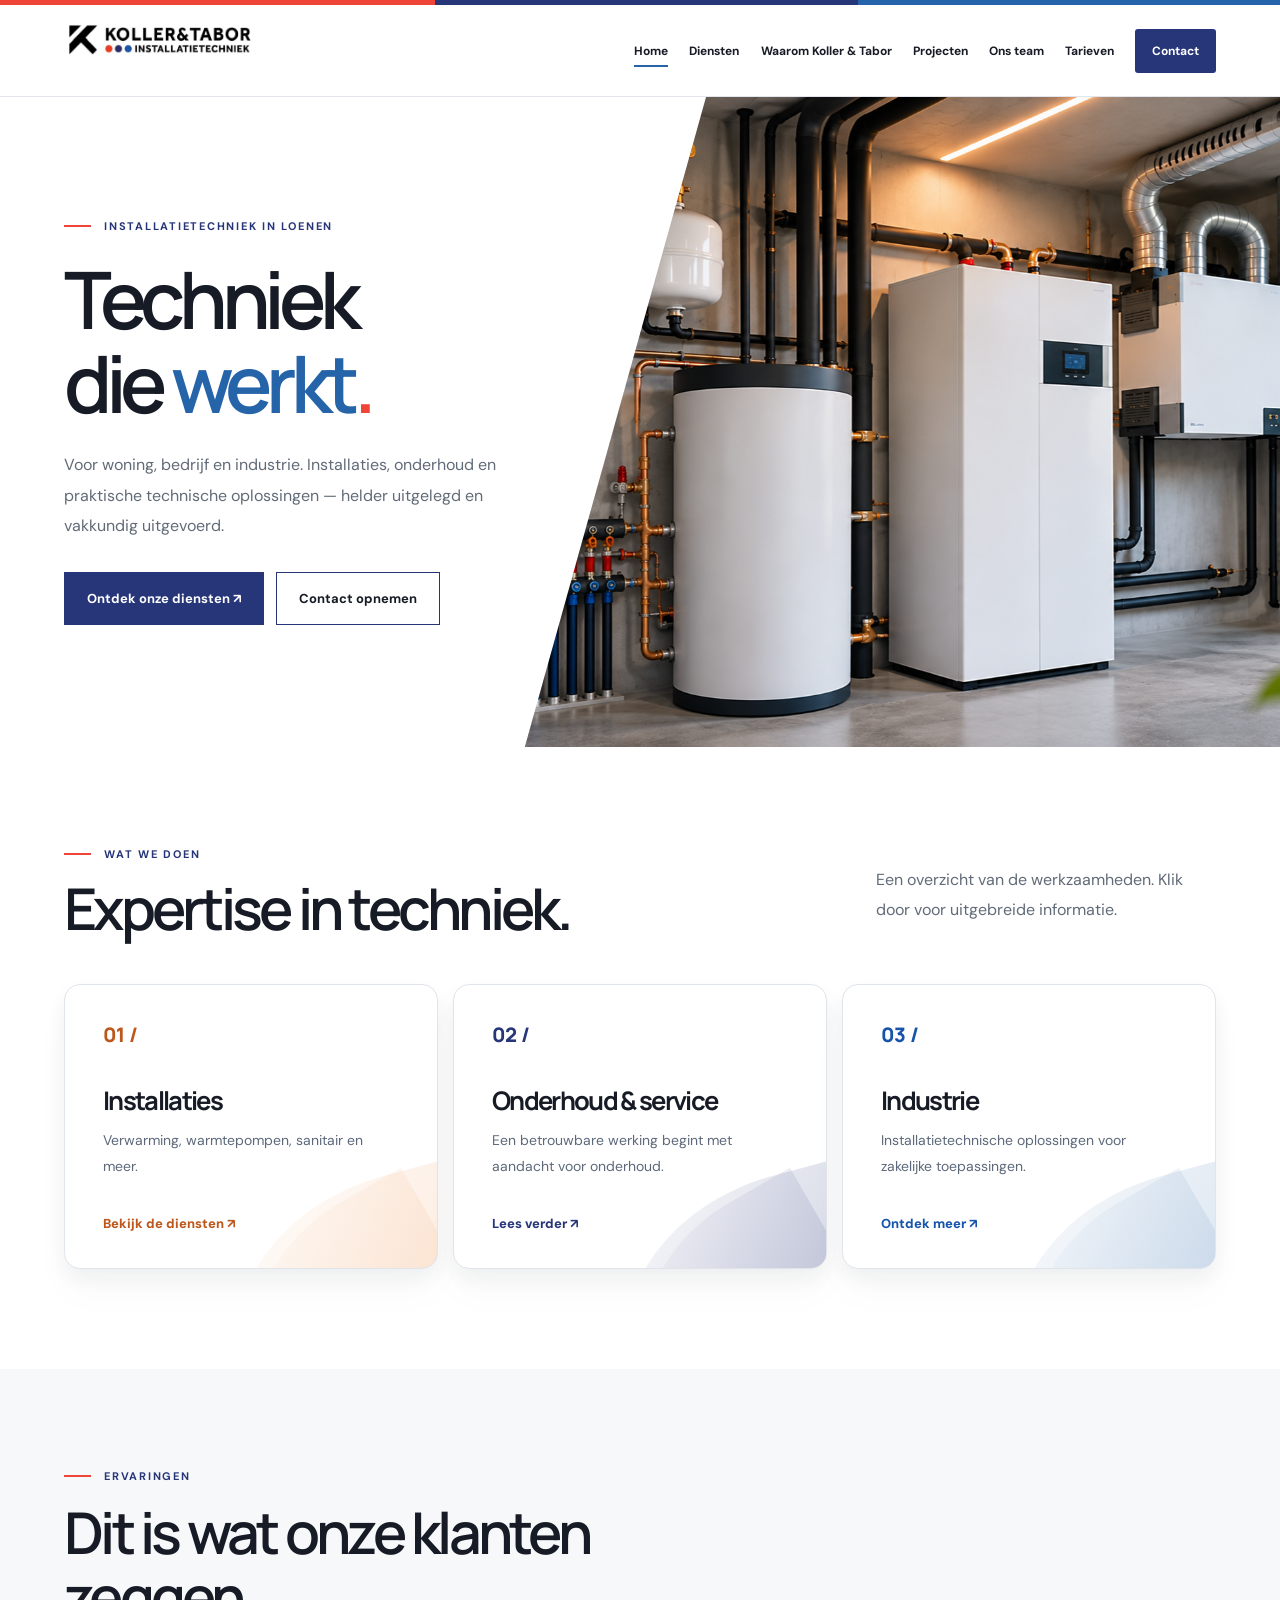
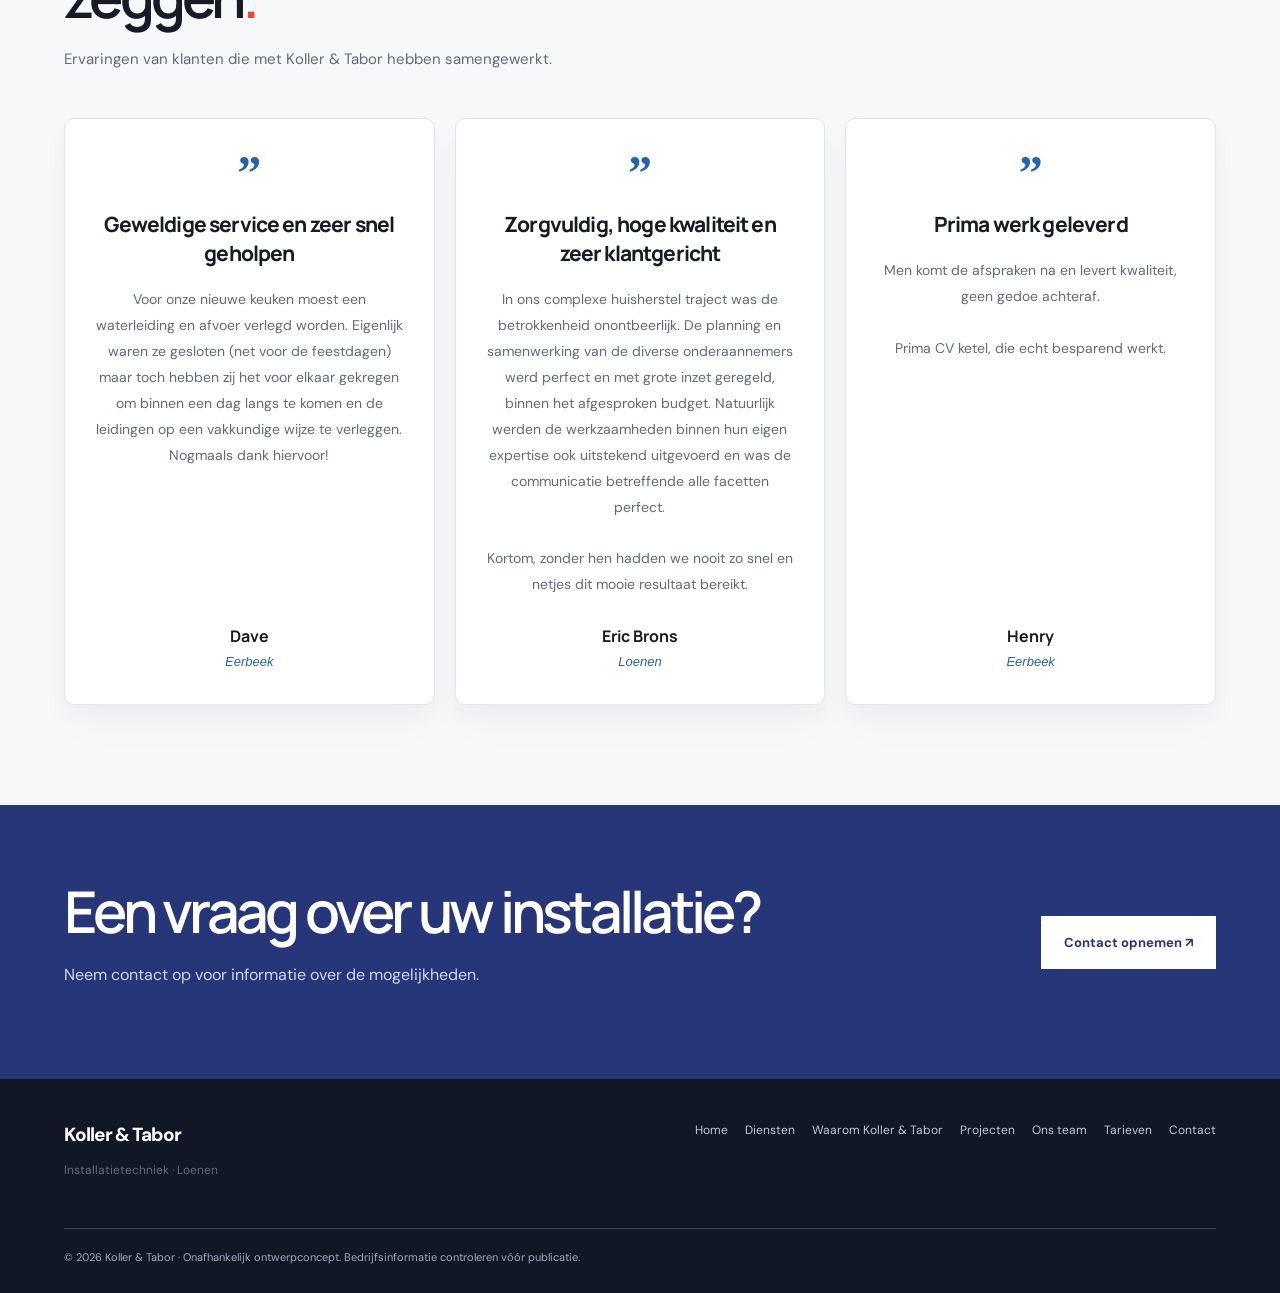
==== commit 0325cc2f: "Update index.html" ====
--- a/index.html
+++ b/index.html
@@ -1,4 +1,3 @@
-```html
 <!DOCTYPE html>
 <html lang="nl">
 
@@ -297,7 +296,6 @@
 
     /* ======================================
        KLANTREVIEWS
-       NIEUWE HOMEPAGE SECTIE
     ====================================== */
 
     .reviews-section {
@@ -707,71 +705,6 @@
 
           </a>
 
-
-        </div>
-
-      </div>
-
-    </section>
-
-
-
-    <!-- ======================================
-         INTERACTIEVE WONING
-         BESTAANDE SECTIE BEHOUDEN
-    ====================================== -->
-
-    <section class="section section-soft">
-
-      <div class="container split">
-
-        <div class="reveal">
-
-          <span class="eyebrow">
-            Interactief
-          </span>
-
-          <h2>
-            Ontdek hoe techniek samenkomt.
-          </h2>
-
-          <p class="lead">
-
-            Een schematische woning waarin u
-            verschillende installaties kunt selecteren.
-            Informatief, toegankelijk en interactief.
-
-          </p>
-
-          <a
-            class="btn btn-primary"
-            href="woning.html"
-          >
-            Bekijk de interactieve woning ↗
-          </a>
-
-        </div>
-
-
-        <div class="feature-block reveal">
-
-          <div class="big">
-
-            Niet alleen wat techniek
-            <strong>doet.</strong>
-
-            <br>
-
-            Maar ook hoe systemen
-            <span class="accent">
-              samenwerken.
-            </span>
-
-          </div>
-
-          <small>
-            Technisch concept — klikbaar schema
-          </small>
 
         </div>
 
@@ -1007,4 +940,3 @@
 
 </body>
 </html>
-```
